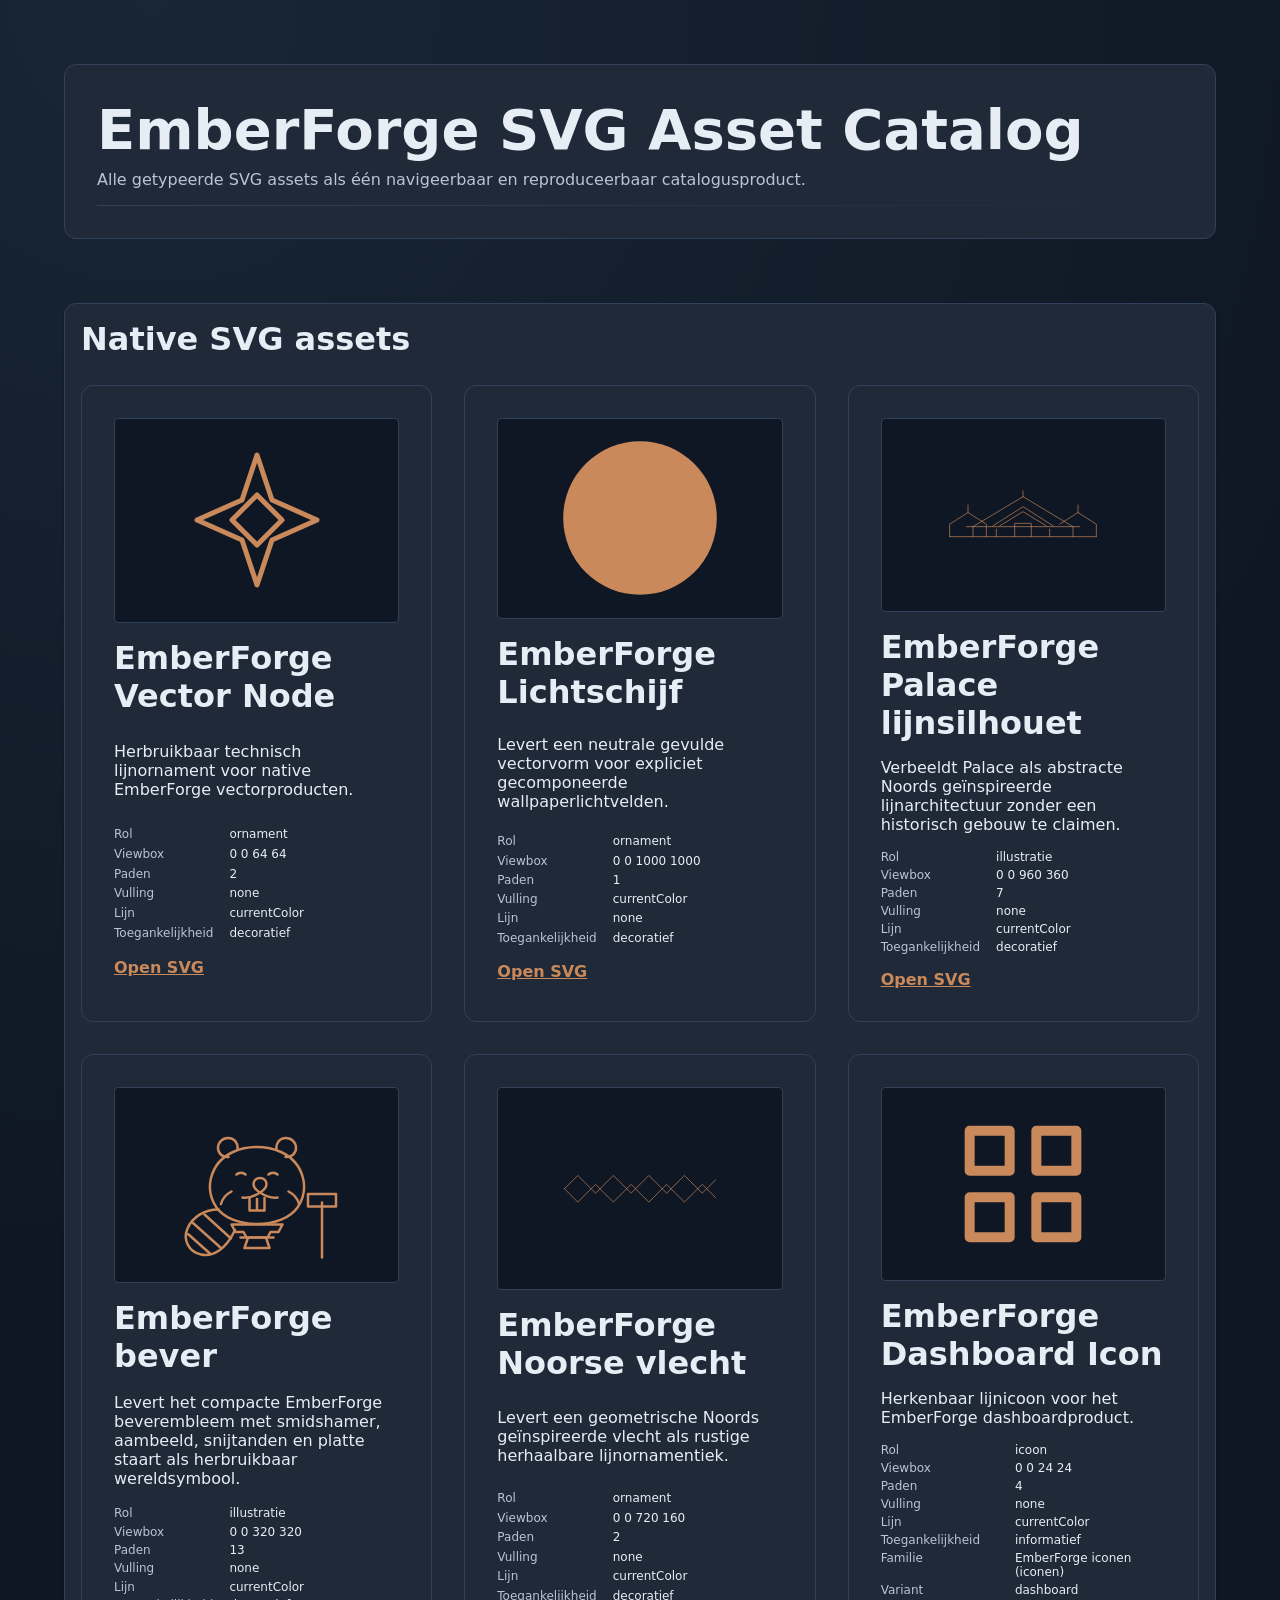
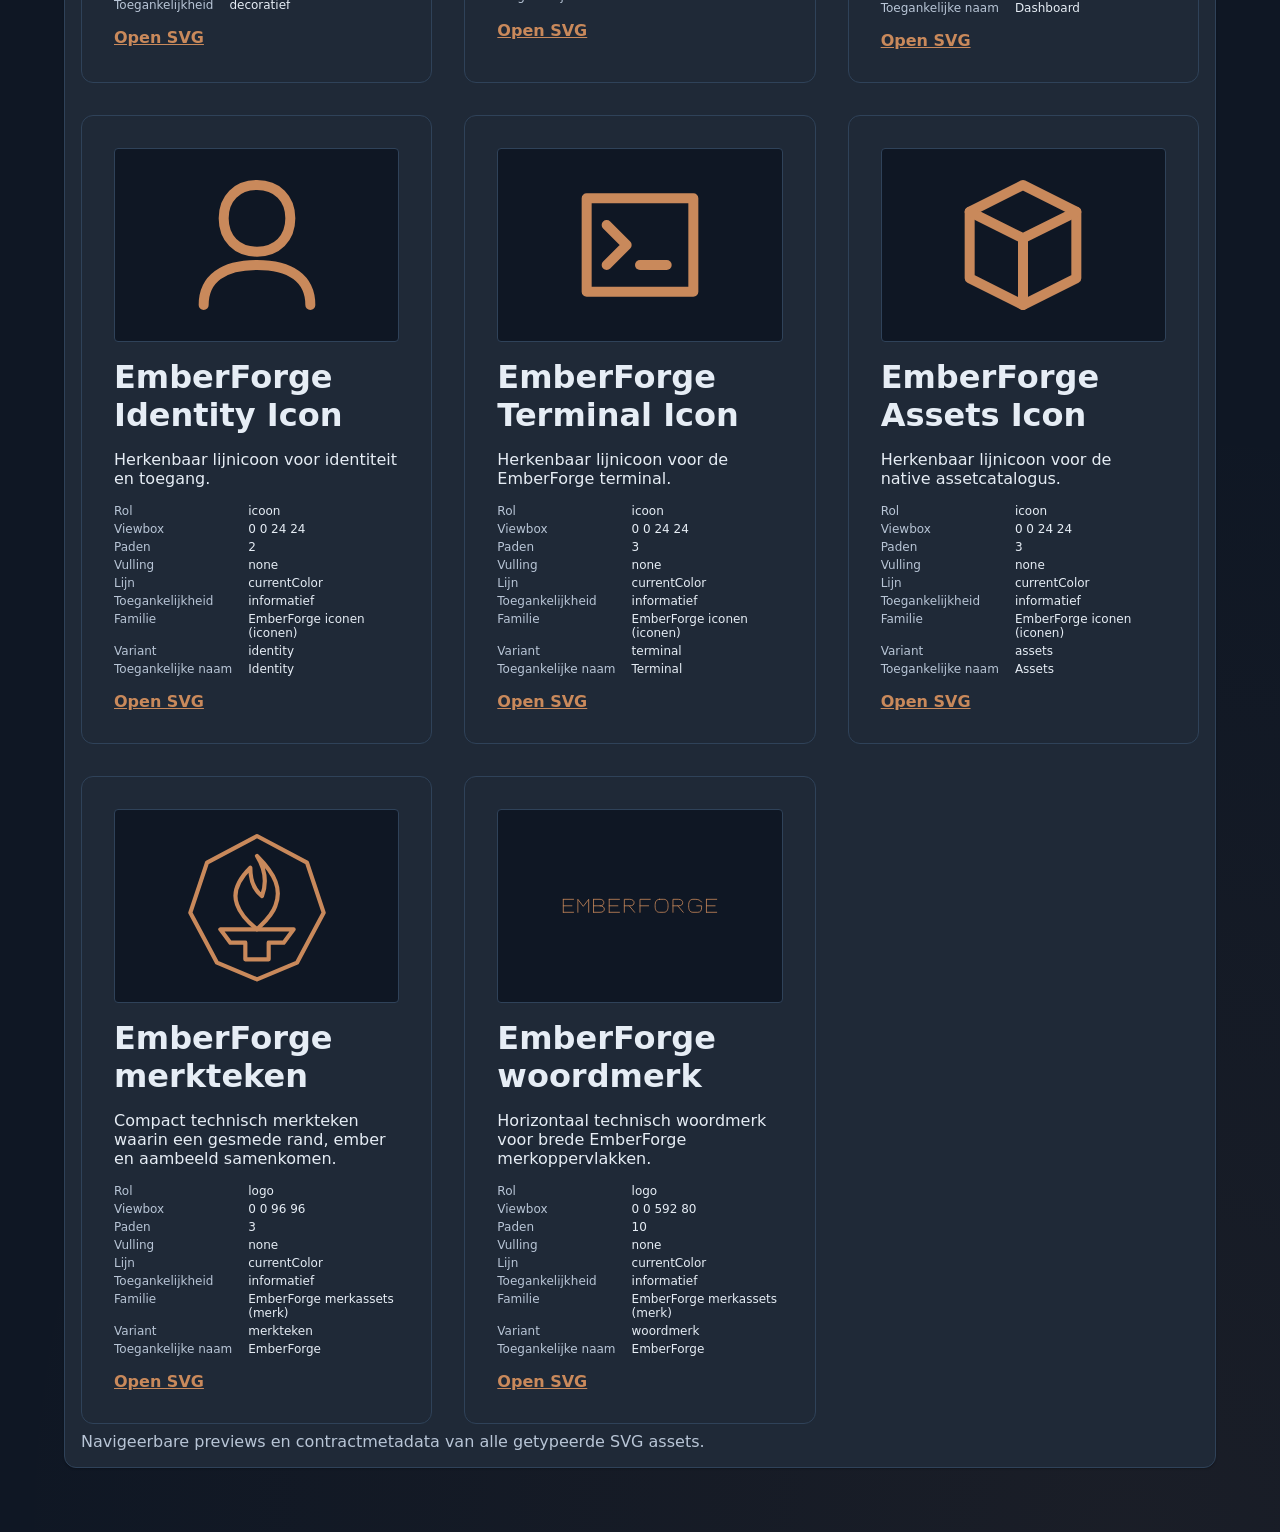
==== output/products/assets.html @ 0d1daea2 "Remove self-referential kicker text from end products (M11.9c) Erik Post spotted self-referential te" ====
<!doctype html>
<html lang="nl">
<head>
  <meta charset="utf-8">
  <title>EmberForge SVG Asset Catalog</title>
  <link rel="stylesheet" href="tokens.css">
  <link rel="stylesheet" href="components.css">
  <style>
    :root {
      --bp-color-bone-300: #B8C5D6;
      --bp-color-bone-50: #E6EDF5;
      --bp-color-ember-300: #E2A982;
      --bp-color-ember-500: #C9895B;
      --bp-color-ink-500: #3E5573;
      --bp-color-ink-600: #2F4259;
      --bp-color-ink-700: #243447;
      --bp-color-ink-800: #1F2937;
      --bp-color-ink-900: #0F1724;
      --bp-color-ink-950: #0A111C;
      --bp-color-sky-300: #A5DEFB;
      --bp-color-sky-400: #7DD3FC;
      --bp-color-sky-500: #38BDF8;
      --bp-color-sky-soft: #7DD3FC0F;
      --bp-color-status-error: #F87171;
      --bp-color-status-error-foreground: #FCA5A5;
      --bp-color-status-error-surface: #F871711A;
      --bp-color-status-info-surface: #7DD3FC1A;
      --bp-color-status-success: #4ADE80;
      --bp-color-status-success-foreground: #86EFAC;
      --bp-color-status-success-surface: #4ADE801F;
      --bp-color-status-warning: #E0B341;
      --bp-color-status-warning-foreground: #F3D783;
      --bp-color-status-warning-surface: #E0B3411A;
      --bp-color-transparent-clear: #00000000;
      --bp-theme-primary: var(--bp-color-sky-400);
      --bp-theme-background: var(--bp-color-ink-900);
      --bp-theme-surface: var(--bp-color-ink-800);
      --bp-theme-foreground: var(--bp-color-bone-50);
      --bp-theme-accent: var(--bp-color-ember-500);
      --bp-theme-success: var(--bp-color-status-success);
      --bp-theme-warning: var(--bp-color-status-warning);
      --bp-theme-error: var(--bp-color-status-error);
      --bp-font-heading: "Orbitron", "Iceland", "Bank Gothic", system-ui, sans-serif;
      --bp-font-body: "Inter", "IBM Plex Sans", system-ui, -apple-system, sans-serif;
      --bp-font-mono: "JetBrains Mono", "Fira Code", "SF Mono", "Menlo", monospace;
      --bp-type-display: 80px;
      --bp-type-display-font: var(--bp-font-heading);
      --bp-type-display-weight: 500;
      --bp-type-display-line-height: 1;
      --bp-type-display-letter-spacing: 0.08em;
      --bp-type-title: 56px;
      --bp-type-title-font: var(--bp-font-heading);
      --bp-type-title-weight: 600;
      --bp-type-title-line-height: 1.15;
      --bp-type-title-letter-spacing: -0.01em;
      --bp-type-heading: 32px;
      --bp-type-heading-font: var(--bp-font-heading);
      --bp-type-heading-weight: 700;
      --bp-type-heading-line-height: 1.3;
      --bp-type-heading-letter-spacing: normal;
      --bp-type-body: 16px;
      --bp-type-body-font: var(--bp-font-body);
      --bp-type-body-weight: 400;
      --bp-type-body-line-height: 1.55;
      --bp-type-body-letter-spacing: normal;
      --bp-type-label: 12px;
      --bp-type-label-font: var(--bp-font-body);
      --bp-type-label-weight: 500;
      --bp-type-label-line-height: normal;
      --bp-type-label-letter-spacing: 0.18em;
      --bp-type-caption: 12px;
      --bp-type-caption-font: var(--bp-font-body);
      --bp-type-caption-weight: 400;
      --bp-type-caption-line-height: normal;
      --bp-type-caption-letter-spacing: normal;
      --bp-material-canvas: var(--bp-color-ink-900);
      --bp-material-surface: var(--bp-color-ink-800);
      --bp-material-raised: var(--bp-color-ink-700);
      --bp-material-field: var(--bp-color-ink-950);
      --bp-material-transparent: var(--bp-color-transparent-clear);
      --bp-material-foreground: var(--bp-color-bone-50);
      --bp-material-muted: var(--bp-color-bone-300);
      --bp-material-accent: var(--bp-color-ember-500);
      --bp-material-accent-hover: var(--bp-color-ember-300);
      --bp-material-outline: var(--bp-color-ink-600);
      --bp-material-interaction: var(--bp-color-sky-400);
      --bp-material-interaction-hover: var(--bp-color-sky-300);
      --bp-material-interaction-soft: var(--bp-color-sky-soft);
      --bp-material-interaction-pressed: var(--bp-color-sky-500);
      --bp-material-disabled: var(--bp-color-ink-500);
      --bp-material-success: var(--bp-color-status-success);
      --bp-material-success-surface: var(--bp-color-status-success-surface);
      --bp-material-success-foreground: var(--bp-color-status-success-foreground);
      --bp-material-warning: var(--bp-color-status-warning);
      --bp-material-warning-surface: var(--bp-color-status-warning-surface);
      --bp-material-warning-foreground: var(--bp-color-status-warning-foreground);
      --bp-material-error: var(--bp-color-status-error);
      --bp-material-error-surface: var(--bp-color-status-error-surface);
      --bp-material-error-foreground: var(--bp-color-status-error-foreground);
      --bp-material-info: var(--bp-color-sky-400);
      --bp-material-info-surface: var(--bp-color-status-info-surface);
      --bp-material-info-foreground: var(--bp-color-sky-300);
      --bp-border-hairline: 1px;
      --bp-border-regular: 1px;
      --bp-border-strong: 1px;
      --bp-border-style: solid;
      --bp-radius-small: 4px;
      --bp-radius-medium: 12px;
      --bp-radius-large: 16px;
      --bp-radius-pill: 999px;
      --bp-radius-control: 8px;
      --bp-shadow-low: 0 1px 2px rgba(0,0,0,0.25);
      --bp-shadow-medium: 0 6px 18px rgba(0,0,0,0.35);
      --bp-shadow-high: 0 18px 44px rgba(0,0,0,0.45);
      --bp-shadow-none: none;
      --bp-shadow-glow: 0 0 0 1px rgba(125,211,252,0.18), 0 6px 24px rgba(125,211,252,0.10);
      --bp-shadow-focus: 0 0 0 3px rgba(125,211,252,0.15);
      --bp-shadow-glow-accent: 0 0 0 1px rgba(201,137,91,0.30), 0 6px 22px rgba(201,137,91,0.18);
      --bp-motion-fast: 120ms;
      --bp-motion-normal: 220ms;
      --bp-motion-slow: 420ms;
      --bp-motion-easing: cubic-bezier(0.2, 0.7, 0.2, 1);
      --bp-motion-rest-offset: 0px;
      --bp-motion-hover-offset: -1px;
      --bp-spacing-none: 0;
      --bp-spacing-xs: 4px;
      --bp-spacing-small: 8px;
      --bp-spacing-medium: 16px;
      --bp-spacing-large: 32px;
      --bp-spacing-xl: 64px;
      --bp-art-canvas: #0F1724;
      --bp-art-interaction: #7DD3FC;
      --bp-art-warm-accent: #C9895B;
    }
    body {
      margin: 0;
      min-height: 100vh;
      padding: var(--bp-spacing-xl);
      box-sizing: border-box;
      background: var(--bp-theme-background);
      color: var(--bp-theme-foreground);
      font-family: var(--bp-font-body);
    }
    h1, h2, h3, h4, h5, h6 { font-family: var(--bp-font-heading); }
    code, pre, kbd, samp { font-family: var(--bp-font-mono); }
    .bp-product-header {
      max-width: 72rem;
      margin-bottom: var(--bp-spacing-xl);
      padding: var(--bp-spacing-large);
      box-sizing: border-box;
      background: var(--bp-material-surface);
      border-left: var(--bp-border-strong) var(--bp-border-style) var(--bp-material-accent);
      border-radius: var(--bp-radius-medium);
    }
    .bp-product-header h1 {
      margin: 0;
      font-size: var(--bp-type-title);
    }
    .bp-product-purpose {
      margin: var(--bp-spacing-small) 0 0;
      color: var(--bp-material-muted);
      font-size: var(--bp-type-body);
    }
    .bp-layout { gap: var(--bp-spacing-medium); }
    .bp-region { padding: var(--bp-spacing-large); }
    .bp-region h2 { margin-top: 0; }
    @media (max-width: 960px) {
      body { padding: var(--bp-spacing-large); }
    }
    body {
      background:
        radial-gradient(circle at 12% 0%, color-mix(in srgb, var(--bp-art-interaction) 8%, transparent), transparent 38%),
        radial-gradient(circle at 88% 100%, color-mix(in srgb, var(--bp-art-warm-accent) 6%, transparent), transparent 34%),
        var(--bp-art-canvas);
    }
    .bp-product-header {
      border: var(--bp-border-hairline) var(--bp-border-style) var(--bp-material-outline);
      border-left-color: var(--bp-material-outline);
    }
    .bp-product-header::after {
      content: "";
      display: block;
      height: var(--bp-border-hairline);
      margin-top: var(--bp-spacing-medium);
      background: linear-gradient(90deg, var(--bp-material-outline), transparent);
    }
    @media (prefers-reduced-motion: reduce) {
      .bp-region { transition: none; }
    }
    .bp-canvas { background: var(--bp-material-canvas); }
    .bp-region {
      background: var(--bp-material-raised);
      color: var(--bp-material-foreground);
      border: var(--bp-border-hairline) var(--bp-border-style) var(--bp-material-outline);
      border-radius: var(--bp-radius-medium);
      box-shadow: var(--bp-shadow-low);
      transition: box-shadow var(--bp-motion-normal) var(--bp-motion-easing);
    }
    .bp-metric {
      margin: var(--bp-spacing-small) 0;
      color: var(--bp-material-accent);
      font-family: var(--bp-font-heading);
      font-size: calc(var(--bp-type-heading) * 2);
      font-weight: 700;
      line-height: 1;
    }
    .bp-description {
      margin: var(--bp-spacing-small) 0 0;
      color: var(--bp-material-muted);
      font-size: var(--bp-type-body);
    }
    .bp-metric-details {
      display: grid;
      gap: var(--bp-spacing-xs);
      margin: var(--bp-spacing-small) 0;
      padding: 0;
      list-style: none;
      color: var(--bp-material-muted);
      font-size: var(--bp-type-caption);
    }
    .bp-metric-details li {
      display: flex;
      justify-content: space-between;
      gap: var(--bp-spacing-small);
      border-bottom: var(--bp-border-hairline) var(--bp-border-style) var(--bp-material-outline);
    }
    .bp-metric-detail-value {
      color: var(--bp-material-foreground);
      font-weight: 700;
    }
    .bp-status-summary {
      display: grid;
      grid-template-columns: minmax(12rem, 18rem) 1fr;
      gap: var(--bp-spacing-large);
      margin-bottom: var(--bp-spacing-large);
    }
    .bp-status-overall {
      padding: var(--bp-spacing-large);
      background: var(--bp-material-raised);
      border: var(--bp-border-hairline) var(--bp-border-style) var(--bp-material-outline);
      border-radius: var(--bp-radius-medium);
    }
    .bp-status-overall strong {
      color: var(--bp-material-accent);
      font-family: var(--bp-font-heading);
      font-size: var(--bp-type-display);
    }
    .bp-status-milestones, .bp-status-areas {
      display: grid;
      gap: var(--bp-spacing-medium);
    }
    .bp-status-milestones { grid-template-columns: repeat(3, minmax(0, 1fr)); }
    .bp-status-areas { grid-template-columns: repeat(2, minmax(0, 1fr)); }
    .bp-status-card {
      padding: var(--bp-spacing-large);
      background: var(--bp-material-raised);
      border: var(--bp-border-hairline) var(--bp-border-style) var(--bp-material-outline);
      border-radius: var(--bp-radius-medium);
    }
    .bp-status-card h2, .bp-status-card h3 { margin-top: 0; }
    .bp-status-progress {
      width: 100%;
      accent-color: var(--bp-material-accent);
    }
    .bp-status-label { color: var(--bp-material-muted); }
    @media (max-width: 960px) {
      .bp-status-summary, .bp-status-milestones, .bp-status-areas { grid-template-columns: 1fr; }
    }
    .bp-asset-catalog {
      display: grid;
      grid-template-columns: repeat(auto-fit, minmax(16rem, 1fr));
      gap: var(--bp-spacing-large);
    }
    .bp-asset-card {
      display: grid;
      gap: var(--bp-spacing-medium);
      padding: var(--bp-spacing-large);
      background: var(--bp-material-surface);
      border: var(--bp-border-hairline) var(--bp-border-style) var(--bp-material-outline);
      border-radius: var(--bp-radius-medium);
    }
    .bp-asset-preview {
      display: grid;
      min-height: 12rem;
      place-items: center;
      color: var(--bp-material-accent);
      background: var(--bp-material-canvas);
      border: var(--bp-border-hairline) var(--bp-border-style) var(--bp-material-outline);
      border-radius: var(--bp-radius-small);
    }
    .bp-asset-preview svg {
      width: min(100%, 10rem);
      height: auto;
      overflow: visible;
    }
    .bp-asset-card h3, .bp-asset-card p { margin: 0; }
    .bp-asset-contract {
      display: grid;
      grid-template-columns: max-content 1fr;
      gap: var(--bp-spacing-xs) var(--bp-spacing-medium);
      margin: 0;
      font-size: var(--bp-type-caption);
    }
    .bp-asset-contract dt { color: var(--bp-material-muted); }
    .bp-asset-contract dd {
      margin: 0;
      overflow-wrap: anywhere;
    }
    .bp-asset-link {
      color: var(--bp-theme-accent);
      font-weight: 700;
    }
    .bp-layout { box-sizing: border-box; }
    .bp-region { box-sizing: border-box; }
  </style>
</head>
<body data-world="beckeringh-palace" data-theme="forge" data-art-direction="emberforge-art-direction" data-art-glow="controlled" data-art-ornament="technical-linework" data-art-density="spacious" data-art-imagery="isometric-line-art" data-art-warm-accent-limit="2" data-typography="forge-interface" data-font-delivery="local-only" data-product-mode="static" data-product-content="asset-catalog" data-time-context="none" data-snapshot-id="5f4ff7b57960ef306668746ffa9644eb73ee29ae5901485d051696a3c48705a8" data-snapshot-ref="sha256:5f4ff7b57960ef306668746ffa9644eb73ee29ae5901485d051696a3c48705a8">
  <header class="bp-product-header">
    <h1>EmberForge SVG Asset Catalog</h1>
    <p class="bp-product-purpose">Alle getypeerde SVG assets als één navigeerbaar en reproduceerbaar catalogusproduct.</p>
  </header>
  <main class="bp-layout bp-layout-emberforge-svg-asset-catalog-stack" data-layout-type="stack" data-responsive-breakpoint="" data-compact-columns="" style="display:flex;flex-direction:column">
    <section class="bp-region bp-forge-panel bp-variant-forge-panel-compact" data-region="emberforge-svg-asset-catalog-region" data-instance="emberforge-svg-asset-catalog-content" data-component="forge-panel" data-variant="forge-panel-compact" data-appearance="forge-panel-card-rest-appearance" data-component-states="rest hover focus pressed disabled" data-state-rest-appearance="forge-panel-card-rest-appearance" data-state-hover-appearance="forge-panel-card-hover-appearance" data-state-focus-appearance="forge-panel-card-focus-appearance" data-state-pressed-appearance="forge-panel-card-pressed-appearance" data-state-disabled-appearance="forge-panel-card-disabled-appearance" data-accessibility-contract="forge-panel-accessibility" data-accessibility-role="groep" data-accessibility-name-source="titel" data-accessibility-disabled="niet-van-toepassing" data-accessibility-focus="geen" data-accessibility-keyboard="geen" aria-labelledby="bp-instance-emberforge-svg-asset-catalog-content-title">
      <h2 id="bp-instance-emberforge-svg-asset-catalog-content-title">Native SVG assets</h2>
      <div class="bp-asset-catalog" data-asset-count="11">
        <article class="bp-asset-card" data-asset="emberforge-vector-node" data-asset-role="ornament" data-asset-accessibility="decoratief" aria-labelledby="bp-asset-emberforge-vector-node-title">
          <div class="bp-asset-preview">
            <svg xmlns="http://www.w3.org/2000/svg" viewBox="0 0 64 64" fill="none" stroke="currentColor" stroke-width="2" stroke-linecap="round" stroke-linejoin="round" focusable="false" data-bp-asset="emberforge-vector-node" data-bp-role="ornament" data-bp-snapshot="sha256:5f4ff7b57960ef306668746ffa9644eb73ee29ae5901485d051696a3c48705a8" class="bp-asset-preview-graphic" data-bp-preview="true" aria-hidden="true">
              <path d="M32 6 L38 24 L56 32 L38 40 L32 58 L26 40 L8 32 L26 24 Z"/>
              <path d="M32 22 L42 32 L32 42 L22 32 Z"/>
            </svg>
          </div>
          <h3 id="bp-asset-emberforge-vector-node-title">EmberForge Vector Node</h3>
          <p>Herbruikbaar technisch lijnornament voor native EmberForge vectorproducten.</p>
          <dl class="bp-asset-contract">
            <dt>Rol</dt>
            <dd>ornament</dd>
            <dt>Viewbox</dt>
            <dd>0 0 64 64</dd>
            <dt>Paden</dt>
            <dd>2</dd>
            <dt>Vulling</dt>
            <dd>none</dd>
            <dt>Lijn</dt>
            <dd>currentColor</dd>
            <dt>Toegankelijkheid</dt>
            <dd>decoratief</dd>
          </dl>
          <a class="bp-asset-link" href="emberforge-vector-node.svg" data-asset-product="emberforge-vector-node-svg">Open SVG</a>
        </article>
        <article class="bp-asset-card" data-asset="emberforge-light-disc" data-asset-role="ornament" data-asset-accessibility="decoratief" aria-labelledby="bp-asset-emberforge-light-disc-title">
          <div class="bp-asset-preview">
            <svg xmlns="http://www.w3.org/2000/svg" viewBox="0 0 1000 1000" fill="currentColor" stroke="none" focusable="false" data-bp-asset="emberforge-light-disc" data-bp-role="ornament" data-bp-snapshot="sha256:5f4ff7b57960ef306668746ffa9644eb73ee29ae5901485d051696a3c48705a8" class="bp-asset-preview-graphic" data-bp-preview="true" aria-hidden="true">
              <path d="M500 20 A480 480 0 1 0 500 980 A480 480 0 1 0 500 20 Z"/>
            </svg>
          </div>
          <h3 id="bp-asset-emberforge-light-disc-title">EmberForge Lichtschijf</h3>
          <p>Levert een neutrale gevulde vectorvorm voor expliciet gecomponeerde wallpaperlichtvelden.</p>
          <dl class="bp-asset-contract">
            <dt>Rol</dt>
            <dd>ornament</dd>
            <dt>Viewbox</dt>
            <dd>0 0 1000 1000</dd>
            <dt>Paden</dt>
            <dd>1</dd>
            <dt>Vulling</dt>
            <dd>currentColor</dd>
            <dt>Lijn</dt>
            <dd>none</dd>
            <dt>Toegankelijkheid</dt>
            <dd>decoratief</dd>
          </dl>
          <a class="bp-asset-link" href="emberforge-light-disc.svg" data-asset-product="emberforge-light-disc-svg">Open SVG</a>
        </article>
        <article class="bp-asset-card" data-asset="emberforge-palace" data-asset-role="illustratie" data-asset-accessibility="decoratief" aria-labelledby="bp-asset-emberforge-palace-title">
          <div class="bp-asset-preview">
            <svg xmlns="http://www.w3.org/2000/svg" viewBox="0 0 960 360" fill="none" stroke="currentColor" stroke-width="4" stroke-linecap="round" stroke-linejoin="round" focusable="false" data-bp-asset="emberforge-palace" data-bp-role="illustratie" data-bp-snapshot="sha256:5f4ff7b57960ef306668746ffa9644eb73ee29ae5901485d051696a3c48705a8" class="bp-asset-preview-graphic" data-bp-preview="true" aria-hidden="true">
              <path d="M40 310 H920"/>
              <path d="M180 250 L480 70 L780 250 M140 250 H820 M180 250 V310 M780 250 V310"/>
              <path d="M40 310 V235 L150 165 L260 235 V310 M700 235 L810 165 L920 235 V310"/>
              <path d="M300 245 L480 130 L660 245 M340 245 L480 160 L620 245"/>
              <path d="M430 310 V230 H530 V310"/>
              <path d="M150 165 V120 M480 70 V35 M810 165 V120"/>
              <path d="M320 310 V265 M640 310 V265"/>
            </svg>
          </div>
          <h3 id="bp-asset-emberforge-palace-title">EmberForge Palace lijnsilhouet</h3>
          <p>Verbeeldt Palace als abstracte Noords geïnspireerde lijnarchitectuur zonder een historisch gebouw te claimen.</p>
          <dl class="bp-asset-contract">
            <dt>Rol</dt>
            <dd>illustratie</dd>
            <dt>Viewbox</dt>
            <dd>0 0 960 360</dd>
            <dt>Paden</dt>
            <dd>7</dd>
            <dt>Vulling</dt>
            <dd>none</dd>
            <dt>Lijn</dt>
            <dd>currentColor</dd>
            <dt>Toegankelijkheid</dt>
            <dd>decoratief</dd>
          </dl>
          <a class="bp-asset-link" href="emberforge-palace.svg" data-asset-product="emberforge-palace-svg">Open SVG</a>
        </article>
        <article class="bp-asset-card" data-asset="emberforge-beaver" data-asset-role="illustratie" data-asset-accessibility="decoratief" aria-labelledby="bp-asset-emberforge-beaver-title">
          <div class="bp-asset-preview">
            <svg xmlns="http://www.w3.org/2000/svg" viewBox="0 0 320 320" fill="none" stroke="currentColor" stroke-width="5" stroke-linecap="round" stroke-linejoin="round" focusable="false" data-bp-asset="emberforge-beaver" data-bp-role="illustratie" data-bp-snapshot="sha256:5f4ff7b57960ef306668746ffa9644eb73ee29ae5901485d051696a3c48705a8" class="bp-asset-preview-graphic" data-bp-preview="true" aria-hidden="true">
              <path d="M79 205 C67 187 63 166 68 146 C74 123 90 104 112 94 C127 87 144 84 160 84 C176 84 193 87 208 94 C230 104 246 123 252 146 C257 166 253 187 241 205 C226 226 196 238 160 238 C124 238 94 226 79 205 Z"/>
              <path d="M103 104 C91 105 82 97 82 86 C82 75 91 66 102 66 C115 66 123 77 121 90 M217 104 C229 105 238 97 238 86 C238 75 229 66 218 66 C205 66 197 77 199 90"/>
              <path d="M119 139 C124 134 132 134 137 139 M183 139 C188 134 196 134 201 139"/>
              <path d="M153 158 C153 151 159 146 166 146 C173 146 179 151 179 158 C179 166 171 172 166 175 C161 172 153 166 153 158 Z"/>
              <path d="M166 175 C154 183 143 187 131 185 M166 175 C178 183 189 187 201 185"/>
              <path d="M145 186 V211 H160 V188 M160 188 V211 H175 V186 M145 211 H175"/>
              <path d="M109 173 C99 178 91 187 88 198 M223 173 C233 178 241 187 244 198"/>
              <path d="M83 209 C55 209 31 224 21 247 C11 270 24 294 48 299 C72 304 98 289 116 250"/>
              <path d="M32 236 L88 286 M22 258 L67 298 M55 219 L108 267"/>
              <path d="M109 239 H211 L203 254 H187 L181 265 H139 L133 254 H117 Z"/>
              <path d="M127 265 H193 M142 265 L135 286 H185 L178 265"/>
              <path d="M290 305 V195"/>
              <path d="M262 178 H318 V203 H262 Z"/>
            </svg>
          </div>
          <h3 id="bp-asset-emberforge-beaver-title">EmberForge bever</h3>
          <p>Levert het compacte EmberForge beverembleem met smidshamer, aambeeld, snijtanden en platte staart als herbruikbaar wereldsymbool.</p>
          <dl class="bp-asset-contract">
            <dt>Rol</dt>
            <dd>illustratie</dd>
            <dt>Viewbox</dt>
            <dd>0 0 320 320</dd>
            <dt>Paden</dt>
            <dd>13</dd>
            <dt>Vulling</dt>
            <dd>none</dd>
            <dt>Lijn</dt>
            <dd>currentColor</dd>
            <dt>Toegankelijkheid</dt>
            <dd>decoratief</dd>
          </dl>
          <a class="bp-asset-link" href="emberforge-beaver.svg" data-asset-product="emberforge-beaver-svg">Open SVG</a>
        </article>
        <article class="bp-asset-card" data-asset="emberforge-nordic-weave" data-asset-role="ornament" data-asset-accessibility="decoratief" aria-labelledby="bp-asset-emberforge-nordic-weave-title">
          <div class="bp-asset-preview">
            <svg xmlns="http://www.w3.org/2000/svg" viewBox="0 0 720 160" fill="none" stroke="currentColor" stroke-width="3" stroke-linecap="round" stroke-linejoin="round" focusable="false" data-bp-asset="emberforge-nordic-weave" data-bp-role="ornament" data-bp-snapshot="sha256:5f4ff7b57960ef306668746ffa9644eb73ee29ae5901485d051696a3c48705a8" class="bp-asset-preview-graphic" data-bp-preview="true" aria-hidden="true">
              <path d="M20 80 L80 20 L160 100 L240 20 L320 100 L400 20 L480 100 L560 20 L640 100 L700 40"/>
              <path d="M20 80 L80 140 L160 60 L240 140 L320 60 L400 140 L480 60 L560 140 L640 60 L700 120"/>
            </svg>
          </div>
          <h3 id="bp-asset-emberforge-nordic-weave-title">EmberForge Noorse vlecht</h3>
          <p>Levert een geometrische Noords geïnspireerde vlecht als rustige herhaalbare lijnornamentiek.</p>
          <dl class="bp-asset-contract">
            <dt>Rol</dt>
            <dd>ornament</dd>
            <dt>Viewbox</dt>
            <dd>0 0 720 160</dd>
            <dt>Paden</dt>
            <dd>2</dd>
            <dt>Vulling</dt>
            <dd>none</dd>
            <dt>Lijn</dt>
            <dd>currentColor</dd>
            <dt>Toegankelijkheid</dt>
            <dd>decoratief</dd>
          </dl>
          <a class="bp-asset-link" href="emberforge-nordic-weave.svg" data-asset-product="emberforge-nordic-weave-svg">Open SVG</a>
        </article>
        <article class="bp-asset-card" data-asset="emberforge-icon-dashboard" data-asset-role="icoon" data-asset-family="emberforge-iconen" data-asset-variant="dashboard" data-asset-accessibility="informatief" aria-labelledby="bp-asset-emberforge-icon-dashboard-title">
          <div class="bp-asset-preview">
            <svg xmlns="http://www.w3.org/2000/svg" viewBox="0 0 24 24" fill="none" stroke="currentColor" stroke-width="1.5" stroke-linecap="round" stroke-linejoin="round" focusable="false" data-bp-asset="emberforge-icon-dashboard" data-bp-role="icoon" data-bp-family="emberforge-iconen" data-bp-variant="dashboard" data-bp-snapshot="sha256:5f4ff7b57960ef306668746ffa9644eb73ee29ae5901485d051696a3c48705a8" class="bp-asset-preview-graphic" data-bp-preview="true" aria-hidden="true">
              <path d="M4 4 L10 4 L10 10 L4 10 Z"/>
              <path d="M14 4 L20 4 L20 10 L14 10 Z"/>
              <path d="M4 14 L10 14 L10 20 L4 20 Z"/>
              <path d="M14 14 L20 14 L20 20 L14 20 Z"/>
            </svg>
          </div>
          <h3 id="bp-asset-emberforge-icon-dashboard-title">EmberForge Dashboard Icon</h3>
          <p>Herkenbaar lijnicoon voor het EmberForge dashboardproduct.</p>
          <dl class="bp-asset-contract">
            <dt>Rol</dt>
            <dd>icoon</dd>
            <dt>Viewbox</dt>
            <dd>0 0 24 24</dd>
            <dt>Paden</dt>
            <dd>4</dd>
            <dt>Vulling</dt>
            <dd>none</dd>
            <dt>Lijn</dt>
            <dd>currentColor</dd>
            <dt>Toegankelijkheid</dt>
            <dd>informatief</dd>
            <dt>Familie</dt>
            <dd>EmberForge iconen (iconen)</dd>
            <dt>Variant</dt>
            <dd>dashboard</dd>
            <dt>Toegankelijke naam</dt>
            <dd>Dashboard</dd>
          </dl>
          <a class="bp-asset-link" href="emberforge-icon-dashboard.svg" data-asset-product="emberforge-icon-dashboard-svg">Open SVG</a>
        </article>
        <article class="bp-asset-card" data-asset="emberforge-icon-identity" data-asset-role="icoon" data-asset-family="emberforge-iconen" data-asset-variant="identity" data-asset-accessibility="informatief" aria-labelledby="bp-asset-emberforge-icon-identity-title">
          <div class="bp-asset-preview">
            <svg xmlns="http://www.w3.org/2000/svg" viewBox="0 0 24 24" fill="none" stroke="currentColor" stroke-width="1.5" stroke-linecap="round" stroke-linejoin="round" focusable="false" data-bp-asset="emberforge-icon-identity" data-bp-role="icoon" data-bp-family="emberforge-iconen" data-bp-variant="identity" data-bp-snapshot="sha256:5f4ff7b57960ef306668746ffa9644eb73ee29ae5901485d051696a3c48705a8" class="bp-asset-preview-graphic" data-bp-preview="true" aria-hidden="true">
              <path d="M12 3 C15 3 17 5 17 8 C17 11 15 13 12 13 C9 13 7 11 7 8 C7 5 9 3 12 3 Z"/>
              <path d="M4 21 C4 17 7 15 12 15 C17 15 20 17 20 21"/>
            </svg>
          </div>
          <h3 id="bp-asset-emberforge-icon-identity-title">EmberForge Identity Icon</h3>
          <p>Herkenbaar lijnicoon voor identiteit en toegang.</p>
          <dl class="bp-asset-contract">
            <dt>Rol</dt>
            <dd>icoon</dd>
            <dt>Viewbox</dt>
            <dd>0 0 24 24</dd>
            <dt>Paden</dt>
            <dd>2</dd>
            <dt>Vulling</dt>
            <dd>none</dd>
            <dt>Lijn</dt>
            <dd>currentColor</dd>
            <dt>Toegankelijkheid</dt>
            <dd>informatief</dd>
            <dt>Familie</dt>
            <dd>EmberForge iconen (iconen)</dd>
            <dt>Variant</dt>
            <dd>identity</dd>
            <dt>Toegankelijke naam</dt>
            <dd>Identity</dd>
          </dl>
          <a class="bp-asset-link" href="emberforge-icon-identity.svg" data-asset-product="emberforge-icon-identity-svg">Open SVG</a>
        </article>
        <article class="bp-asset-card" data-asset="emberforge-icon-terminal" data-asset-role="icoon" data-asset-family="emberforge-iconen" data-asset-variant="terminal" data-asset-accessibility="informatief" aria-labelledby="bp-asset-emberforge-icon-terminal-title">
          <div class="bp-asset-preview">
            <svg xmlns="http://www.w3.org/2000/svg" viewBox="0 0 24 24" fill="none" stroke="currentColor" stroke-width="1.5" stroke-linecap="round" stroke-linejoin="round" focusable="false" data-bp-asset="emberforge-icon-terminal" data-bp-role="icoon" data-bp-family="emberforge-iconen" data-bp-variant="terminal" data-bp-snapshot="sha256:5f4ff7b57960ef306668746ffa9644eb73ee29ae5901485d051696a3c48705a8" class="bp-asset-preview-graphic" data-bp-preview="true" aria-hidden="true">
              <path d="M4 5 L20 5 L20 19 L4 19 Z"/>
              <path d="M7 9 L10 12 L7 15"/>
              <path d="M12 15 L16 15"/>
            </svg>
          </div>
          <h3 id="bp-asset-emberforge-icon-terminal-title">EmberForge Terminal Icon</h3>
          <p>Herkenbaar lijnicoon voor de EmberForge terminal.</p>
          <dl class="bp-asset-contract">
            <dt>Rol</dt>
            <dd>icoon</dd>
            <dt>Viewbox</dt>
            <dd>0 0 24 24</dd>
            <dt>Paden</dt>
            <dd>3</dd>
            <dt>Vulling</dt>
            <dd>none</dd>
            <dt>Lijn</dt>
            <dd>currentColor</dd>
            <dt>Toegankelijkheid</dt>
            <dd>informatief</dd>
            <dt>Familie</dt>
            <dd>EmberForge iconen (iconen)</dd>
            <dt>Variant</dt>
            <dd>terminal</dd>
            <dt>Toegankelijke naam</dt>
            <dd>Terminal</dd>
          </dl>
          <a class="bp-asset-link" href="emberforge-icon-terminal.svg" data-asset-product="emberforge-icon-terminal-svg">Open SVG</a>
        </article>
        <article class="bp-asset-card" data-asset="emberforge-icon-assets" data-asset-role="icoon" data-asset-family="emberforge-iconen" data-asset-variant="assets" data-asset-accessibility="informatief" aria-labelledby="bp-asset-emberforge-icon-assets-title">
          <div class="bp-asset-preview">
            <svg xmlns="http://www.w3.org/2000/svg" viewBox="0 0 24 24" fill="none" stroke="currentColor" stroke-width="1.5" stroke-linecap="round" stroke-linejoin="round" focusable="false" data-bp-asset="emberforge-icon-assets" data-bp-role="icoon" data-bp-family="emberforge-iconen" data-bp-variant="assets" data-bp-snapshot="sha256:5f4ff7b57960ef306668746ffa9644eb73ee29ae5901485d051696a3c48705a8" class="bp-asset-preview-graphic" data-bp-preview="true" aria-hidden="true">
              <path d="M12 3 L20 7 L20 17 L12 21 L4 17 L4 7 Z"/>
              <path d="M4 7 L12 11 L20 7"/>
              <path d="M12 11 L12 21"/>
            </svg>
          </div>
          <h3 id="bp-asset-emberforge-icon-assets-title">EmberForge Assets Icon</h3>
          <p>Herkenbaar lijnicoon voor de native assetcatalogus.</p>
          <dl class="bp-asset-contract">
            <dt>Rol</dt>
            <dd>icoon</dd>
            <dt>Viewbox</dt>
            <dd>0 0 24 24</dd>
            <dt>Paden</dt>
            <dd>3</dd>
            <dt>Vulling</dt>
            <dd>none</dd>
            <dt>Lijn</dt>
            <dd>currentColor</dd>
            <dt>Toegankelijkheid</dt>
            <dd>informatief</dd>
            <dt>Familie</dt>
            <dd>EmberForge iconen (iconen)</dd>
            <dt>Variant</dt>
            <dd>assets</dd>
            <dt>Toegankelijke naam</dt>
            <dd>Assets</dd>
          </dl>
          <a class="bp-asset-link" href="emberforge-icon-assets.svg" data-asset-product="emberforge-icon-assets-svg">Open SVG</a>
        </article>
        <article class="bp-asset-card" data-asset="emberforge-merkteken" data-asset-role="logo" data-asset-family="emberforge-merkassets" data-asset-variant="merkteken" data-asset-accessibility="informatief" aria-labelledby="bp-asset-emberforge-merkteken-title">
          <div class="bp-asset-preview">
            <svg xmlns="http://www.w3.org/2000/svg" viewBox="0 0 96 96" fill="none" stroke="currentColor" stroke-width="2.5" stroke-linecap="round" stroke-linejoin="round" focusable="false" data-bp-asset="emberforge-merkteken" data-bp-role="logo" data-bp-family="emberforge-merkassets" data-bp-variant="merkteken" data-bp-snapshot="sha256:5f4ff7b57960ef306668746ffa9644eb73ee29ae5901485d051696a3c48705a8" class="bp-asset-preview-graphic" data-bp-preview="true" aria-hidden="true">
              <path d="M48 6 L78 22 L88 52 L72 82 L48 92 L24 82 L8 52 L18 22 Z"/>
              <path d="M48 18 C59 29 63 38 59 48 C57 54 52 58 48 62 C43 58 38 53 36 47 C33 39 38 31 44 25 C44 34 47 39 51 42 C54 34 53 26 48 18 Z"/>
              <path d="M26 62 H70 L64 70 H55 V80 H41 V70 H32 Z"/>
            </svg>
          </div>
          <h3 id="bp-asset-emberforge-merkteken-title">EmberForge merkteken</h3>
          <p>Compact technisch merkteken waarin een gesmede rand, ember en aambeeld samenkomen.</p>
          <dl class="bp-asset-contract">
            <dt>Rol</dt>
            <dd>logo</dd>
            <dt>Viewbox</dt>
            <dd>0 0 96 96</dd>
            <dt>Paden</dt>
            <dd>3</dd>
            <dt>Vulling</dt>
            <dd>none</dd>
            <dt>Lijn</dt>
            <dd>currentColor</dd>
            <dt>Toegankelijkheid</dt>
            <dd>informatief</dd>
            <dt>Familie</dt>
            <dd>EmberForge merkassets (merk)</dd>
            <dt>Variant</dt>
            <dd>merkteken</dd>
            <dt>Toegankelijke naam</dt>
            <dd>EmberForge</dd>
          </dl>
          <a class="bp-asset-link" href="emberforge-merkteken.svg" data-asset-product="emberforge-merkteken-svg">Open SVG</a>
        </article>
        <article class="bp-asset-card" data-asset="emberforge-woordmerk" data-asset-role="logo" data-asset-family="emberforge-merkassets" data-asset-variant="woordmerk" data-asset-accessibility="informatief" aria-labelledby="bp-asset-emberforge-woordmerk-title">
          <div class="bp-asset-preview">
            <svg xmlns="http://www.w3.org/2000/svg" viewBox="0 0 592 80" fill="none" stroke="currentColor" stroke-width="3" stroke-linecap="round" stroke-linejoin="round" focusable="false" data-bp-asset="emberforge-woordmerk" data-bp-role="logo" data-bp-family="emberforge-merkassets" data-bp-variant="woordmerk" data-bp-snapshot="sha256:5f4ff7b57960ef306668746ffa9644eb73ee29ae5901485d051696a3c48705a8" class="bp-asset-preview-graphic" data-bp-preview="true" aria-hidden="true">
              <path d="M12 16 V64 M12 16 H50 M12 40 H44 M12 64 H50"/>
              <path d="M66 64 V16 L86 42 L106 16 V64"/>
              <path d="M124 16 V64 M124 16 H148 C158 16 162 22 162 28 C162 34 158 40 148 40 H124 M148 40 C158 40 164 46 164 52 C164 59 159 64 148 64 H124"/>
              <path d="M182 16 V64 M182 16 H220 M182 40 H214 M182 64 H220"/>
              <path d="M238 64 V16 H258 C269 16 274 22 274 28 C274 36 269 40 258 40 H238 M256 40 L276 64"/>
              <path d="M296 64 V16 H334 M296 40 H328"/>
              <path d="M368 16 H384 C395 16 400 24 400 40 C400 56 395 64 384 64 H368 C357 64 352 56 352 40 C352 24 357 16 368 16 Z"/>
              <path d="M418 64 V16 H438 C449 16 454 22 454 28 C454 36 449 40 438 40 H418 M436 40 L456 64"/>
              <path d="M524 26 C519 19 512 16 500 16 H492 C481 16 476 24 476 40 C476 56 481 64 492 64 H510 C519 64 524 58 524 48 V40 H506"/>
              <path d="M542 16 V64 M542 16 H580 M542 40 H574 M542 64 H580"/>
            </svg>
          </div>
          <h3 id="bp-asset-emberforge-woordmerk-title">EmberForge woordmerk</h3>
          <p>Horizontaal technisch woordmerk voor brede EmberForge merkoppervlakken.</p>
          <dl class="bp-asset-contract">
            <dt>Rol</dt>
            <dd>logo</dd>
            <dt>Viewbox</dt>
            <dd>0 0 592 80</dd>
            <dt>Paden</dt>
            <dd>10</dd>
            <dt>Vulling</dt>
            <dd>none</dd>
            <dt>Lijn</dt>
            <dd>currentColor</dd>
            <dt>Toegankelijkheid</dt>
            <dd>informatief</dd>
            <dt>Familie</dt>
            <dd>EmberForge merkassets (merk)</dd>
            <dt>Variant</dt>
            <dd>woordmerk</dd>
            <dt>Toegankelijke naam</dt>
            <dd>EmberForge</dd>
          </dl>
          <a class="bp-asset-link" href="emberforge-woordmerk.svg" data-asset-product="emberforge-woordmerk-svg">Open SVG</a>
        </article>
      </div>
      <p class="bp-description">Navigeerbare previews en contractmetadata van alle getypeerde SVG assets.</p>
    </section>
  </main>
</body>
</html>
---- output/products/tokens.css ----
/* Gegenereerd door Beckeringh Palace. Niet handmatig wijzigen. */
:root {
  --bp-color-accent: var(--bp-color-ember);
  --bp-color-background: var(--bp-color-iron);
  --bp-color-ember: #C9895B;
  --bp-color-foreground: var(--bp-color-smoke);
  --bp-color-iron: #0F1724;
  --bp-color-primary: var(--bp-color-sky);
  --bp-color-sky: #7DD3FC;
  --bp-color-smoke: #E6EDF5;
  --bp-radius-medium: 12px;
  --bp-typography-family-forge-interface: Inter, IBM Plex Sans, system-ui, -apple-system, sans-serif;
}
---- output/products/components.css ----
/* Gegenereerd door Beckeringh Palace. Niet handmatig wijzigen. */
.bp-forge-app-tile {
  --bp-component-accent: var(--bp-material-interaction);
  background-color: var(--bp-material-surface);
  color: var(--bp-material-foreground);
  border: var(--bp-border-regular) var(--bp-border-style) var(--bp-material-outline);
  border-radius: var(--bp-radius-medium);
  box-shadow: var(--bp-shadow-low);
  transform: translateY(var(--bp-motion-rest-offset));
  transition-property: background-color, border-color, box-shadow, color, transform;
  transition-duration: var(--bp-motion-normal);
  transition-timing-function: var(--bp-motion-easing);
  padding: var(--bp-spacing-medium);
}

.bp-forge-app-tile h1, .bp-forge-app-tile h2, .bp-forge-app-tile h3, .bp-forge-app-tile h4, .bp-forge-app-tile h5, .bp-forge-app-tile h6 {
  font-family: var(--bp-font-heading);
  font-size: var(--bp-type-heading);
}
.bp-forge-app-tile p {
  font-family: var(--bp-font-body);
  font-size: var(--bp-type-body);
}
.bp-forge-app-tile label {
  font-family: var(--bp-font-body);
  font-size: var(--bp-type-label);
}
.bp-forge-app-tile small, .bp-forge-app-tile figcaption {
  font-family: var(--bp-font-body);
  font-size: var(--bp-type-caption);
}

.bp-forge-app-tile {
  display: grid;
  grid-template-columns: 1fr auto;
  gap: var(--bp-spacing-medium);
  align-items: center;
  width: 100%;
  cursor: pointer;
  font: inherit;
  text-align: left;
}
.bp-forge-app-tile strong {
  font-family: var(--bp-font-body);
  font-size: var(--bp-type-label);
}
.bp-forge-app-tile small {
  color: var(--bp-component-accent);
  font-family: var(--bp-font-mono);
}

.bp-forge-button {
  --bp-component-accent: var(--bp-material-interaction);
  background-color: var(--bp-material-interaction);
  color: var(--bp-material-canvas);
  border: var(--bp-border-regular) var(--bp-border-style) var(--bp-material-interaction);
  border-radius: var(--bp-radius-pill);
  box-shadow: var(--bp-shadow-low);
  transform: translateY(var(--bp-motion-rest-offset));
  transition-property: background-color, border-color, box-shadow, color, transform;
  transition-duration: var(--bp-motion-normal);
  transition-timing-function: var(--bp-motion-easing);
  padding: var(--bp-spacing-small);
}

.bp-forge-button h1, .bp-forge-button h2, .bp-forge-button h3, .bp-forge-button h4, .bp-forge-button h5, .bp-forge-button h6 {
  font-family: var(--bp-font-heading);
  font-size: var(--bp-type-heading);
}
.bp-forge-button p {
  font-family: var(--bp-font-body);
  font-size: var(--bp-type-body);
}
.bp-forge-button label {
  font-family: var(--bp-font-body);
  font-size: var(--bp-type-label);
}
.bp-forge-button small, .bp-forge-button figcaption {
  font-family: var(--bp-font-body);
  font-size: var(--bp-type-caption);
}

.bp-forge-button {
  display: inline-flex;
  align-items: center;
  justify-content: center;
  gap: var(--bp-spacing-small);
  cursor: pointer;
  font-family: var(--bp-font-body);
  font-size: var(--bp-type-label);
  font-weight: 600;
}

.bp-forge-input {
  --bp-component-accent: var(--bp-material-interaction);
  background-color: var(--bp-material-field);
  color: var(--bp-material-foreground);
  border: var(--bp-border-regular) var(--bp-border-style) var(--bp-material-outline);
  border-radius: var(--bp-radius-control);
  box-shadow: var(--bp-shadow-none);
  transform: translateY(var(--bp-motion-rest-offset));
  transition-property: background-color, border-color, box-shadow, color, transform;
  transition-duration: var(--bp-motion-normal);
  transition-timing-function: var(--bp-motion-easing);
  padding: var(--bp-spacing-small);
}

.bp-forge-input h1, .bp-forge-input h2, .bp-forge-input h3, .bp-forge-input h4, .bp-forge-input h5, .bp-forge-input h6 {
  font-family: var(--bp-font-heading);
  font-size: var(--bp-type-heading);
}
.bp-forge-input p {
  font-family: var(--bp-font-body);
  font-size: var(--bp-type-body);
}
.bp-forge-input label {
  font-family: var(--bp-font-body);
  font-size: var(--bp-type-label);
}
.bp-forge-input small, .bp-forge-input figcaption {
  font-family: var(--bp-font-body);
  font-size: var(--bp-type-caption);
}

.bp-forge-input {
  display: block;
  box-sizing: border-box;
  width: 100%;
  font-family: var(--bp-font-body);
  font-size: var(--bp-type-label);
}

.bp-forge-panel {
  --bp-component-accent: var(--bp-material-accent);
  background-color: var(--bp-material-raised);
  color: var(--bp-material-foreground);
  border: var(--bp-border-regular) var(--bp-border-style) var(--bp-material-outline);
  border-radius: var(--bp-radius-medium);
  box-shadow: var(--bp-shadow-medium);
  transform: translateY(var(--bp-motion-rest-offset));
  transition-property: background-color, border-color, box-shadow, color, transform;
  transition-duration: var(--bp-motion-normal);
  transition-timing-function: var(--bp-motion-easing);
  padding: var(--bp-spacing-small);
}

.bp-forge-panel h1, .bp-forge-panel h2, .bp-forge-panel h3, .bp-forge-panel h4, .bp-forge-panel h5, .bp-forge-panel h6 {
  font-family: var(--bp-font-heading);
  font-size: var(--bp-type-heading);
}
.bp-forge-panel p {
  font-family: var(--bp-font-body);
  font-size: var(--bp-type-body);
}
.bp-forge-panel label {
  font-family: var(--bp-font-body);
  font-size: var(--bp-type-label);
}
.bp-forge-panel small, .bp-forge-panel figcaption {
  font-family: var(--bp-font-body);
  font-size: var(--bp-type-caption);
}

.bp-forge-stat-card {
  --bp-component-accent: var(--bp-material-interaction);
  background-color: var(--bp-material-surface);
  color: var(--bp-material-foreground);
  border: var(--bp-border-regular) var(--bp-border-style) var(--bp-material-outline);
  border-radius: var(--bp-radius-medium);
  box-shadow: var(--bp-shadow-none);
  transform: translateY(var(--bp-motion-rest-offset));
  transition-property: background-color, border-color, box-shadow, color, transform;
  transition-duration: var(--bp-motion-fast);
  transition-timing-function: var(--bp-motion-easing);
  padding: var(--bp-spacing-medium);
}

.bp-forge-stat-card h1, .bp-forge-stat-card h2, .bp-forge-stat-card h3, .bp-forge-stat-card h4, .bp-forge-stat-card h5, .bp-forge-stat-card h6 {
  font-family: var(--bp-font-heading);
  font-size: var(--bp-type-heading);
}
.bp-forge-stat-card p {
  font-family: var(--bp-font-body);
  font-size: var(--bp-type-body);
}
.bp-forge-stat-card label {
  font-family: var(--bp-font-body);
  font-size: var(--bp-type-label);
}
.bp-forge-stat-card small, .bp-forge-stat-card figcaption {
  font-family: var(--bp-font-body);
  font-size: var(--bp-type-caption);
}

.bp-forge-stat-card {
  display: flex;
  flex-direction: column;
  gap: var(--bp-spacing-small);
}
.bp-forge-stat-card > strong {
  color: var(--bp-component-accent);
  font-family: var(--bp-font-heading);
  font-size: var(--bp-type-heading);
}
.bp-forge-stat-card > small {
  font-family: var(--bp-font-mono);
  letter-spacing: 0.18em;
  text-transform: uppercase;
}

.bp-forge-status {
  --bp-component-accent: var(--bp-material-info);
  background-color: var(--bp-material-info-surface);
  color: var(--bp-material-info-foreground);
  border: var(--bp-border-regular) var(--bp-border-style) var(--bp-material-info);
  border-radius: var(--bp-radius-pill);
  box-shadow: var(--bp-shadow-none);
  transform: translateY(var(--bp-motion-rest-offset));
  transition-property: background-color, border-color, box-shadow, color, transform;
  transition-duration: var(--bp-motion-fast);
  transition-timing-function: var(--bp-motion-easing);
  padding: var(--bp-spacing-xs);
}

.bp-forge-status h1, .bp-forge-status h2, .bp-forge-status h3, .bp-forge-status h4, .bp-forge-status h5, .bp-forge-status h6 {
  font-family: var(--bp-font-heading);
  font-size: var(--bp-type-heading);
}
.bp-forge-status p {
  font-family: var(--bp-font-body);
  font-size: var(--bp-type-body);
}
.bp-forge-status label {
  font-family: var(--bp-font-body);
  font-size: var(--bp-type-label);
}
.bp-forge-status small, .bp-forge-status figcaption {
  font-family: var(--bp-font-body);
  font-size: var(--bp-type-caption);
}

.bp-forge-status {
  display: inline-flex;
  align-items: center;
  gap: var(--bp-spacing-small);
  width: fit-content;
  font-family: var(--bp-font-body);
  font-size: var(--bp-type-caption);
  font-weight: 600;
}

.bp-forge-terminal {
  --bp-component-accent: var(--bp-material-interaction);
  background-color: var(--bp-material-field);
  color: var(--bp-material-foreground);
  border: var(--bp-border-regular) var(--bp-border-style) var(--bp-material-outline);
  border-radius: var(--bp-radius-medium);
  box-shadow: var(--bp-shadow-high);
  transform: translateY(var(--bp-motion-rest-offset));
  transition-property: background-color, border-color, box-shadow, color, transform;
  transition-duration: var(--bp-motion-slow);
  transition-timing-function: var(--bp-motion-easing);
  padding: var(--bp-spacing-none);
}

.bp-forge-terminal h1, .bp-forge-terminal h2, .bp-forge-terminal h3, .bp-forge-terminal h4, .bp-forge-terminal h5, .bp-forge-terminal h6 {
  font-family: var(--bp-font-heading);
  font-size: var(--bp-type-heading);
}
.bp-forge-terminal p {
  font-family: var(--bp-font-body);
  font-size: var(--bp-type-body);
}
.bp-forge-terminal label {
  font-family: var(--bp-font-body);
  font-size: var(--bp-type-label);
}
.bp-forge-terminal small, .bp-forge-terminal figcaption {
  font-family: var(--bp-font-body);
  font-size: var(--bp-type-caption);
}

.bp-forge-terminal {
  display: block;
  width: 100%;
  margin: 0;
  overflow: hidden;
  font-family: var(--bp-font-mono);
}
.bp-forge-terminal .bp-terminal-chrome {
  display: flex;
  align-items: center;
  gap: var(--bp-spacing-medium);
  padding: var(--bp-spacing-small) var(--bp-spacing-medium);
  background: var(--bp-material-raised);
  border-bottom: var(--bp-border-hairline) var(--bp-border-style) var(--bp-material-outline);
}
.bp-forge-terminal .bp-terminal-controls {
  display: inline-flex;
  gap: var(--bp-spacing-xs);
}
.bp-forge-terminal .bp-terminal-control {
  display: block;
  width: var(--bp-type-caption);
  height: var(--bp-type-caption);
  border-radius: var(--bp-radius-pill);
  background: var(--bp-material-muted);
}
.bp-forge-terminal [data-terminal-control="sluiten"] { background: var(--bp-material-error); }
.bp-forge-terminal [data-terminal-control="minimaliseren"] { background: var(--bp-material-warning); }
.bp-forge-terminal [data-terminal-control="maximaliseren"] { background: var(--bp-material-success); }
.bp-forge-terminal .bp-terminal-title {
  color: var(--bp-material-muted);
  font-size: var(--bp-type-caption);
}
.bp-forge-terminal .bp-terminal-tabs {
  display: inline-flex;
  gap: var(--bp-spacing-xs);
  margin-left: auto;
}
.bp-forge-terminal .bp-terminal-tab {
  padding: var(--bp-spacing-xs) var(--bp-spacing-small);
  color: var(--bp-material-muted);
  border-radius: var(--bp-radius-control);
  font-size: var(--bp-type-caption);
}
.bp-forge-terminal [data-terminal-tab-active="true"] {
  color: var(--bp-material-interaction);
  background: var(--bp-material-interaction-soft);
}
.bp-forge-terminal .bp-terminal-body {
  display: flex;
  flex-direction: column;
  gap: var(--bp-spacing-medium);
  padding: var(--bp-spacing-medium);
  background: var(--bp-material-field);
  color: var(--bp-material-foreground);
  font-size: var(--bp-type-label);
  line-height: 1.55;
}
.bp-forge-terminal .bp-terminal-identity,
.bp-forge-terminal .bp-terminal-prompt {
  margin: 0;
  font-family: var(--bp-font-mono);
}
.bp-forge-terminal .bp-terminal-marker,
.bp-forge-terminal .bp-terminal-prompt-sign {
  color: var(--bp-material-accent);
}
.bp-forge-terminal .bp-terminal-user {
  color: var(--bp-material-foreground);
}
.bp-forge-terminal .bp-terminal-host,
.bp-forge-terminal .bp-terminal-path,
.bp-forge-terminal .bp-terminal-system dt {
  color: var(--bp-material-interaction);
}
.bp-forge-terminal .bp-terminal-at,
.bp-forge-terminal .bp-terminal-separator {
  color: var(--bp-material-disabled);
}
.bp-forge-terminal .bp-terminal-rule {
  border-bottom: var(--bp-border-hairline) var(--bp-border-style) var(--bp-material-outline);
}
.bp-forge-terminal .bp-terminal-system {
  display: grid;
  gap: var(--bp-spacing-xs) var(--bp-spacing-medium);
  margin: 0;
}
.bp-forge-terminal .bp-terminal-field {
  display: grid;
  grid-template-columns: max-content minmax(0, 1fr);
  gap: var(--bp-spacing-medium);
}
.bp-forge-terminal .bp-terminal-system dt {
  font-weight: 600;
}
.bp-forge-terminal .bp-terminal-system dd {
  margin: 0;
  overflow-wrap: anywhere;
  color: var(--bp-material-foreground);
}
.bp-forge-terminal .bp-terminal-cursor {
  color: var(--bp-material-foreground);
}

.bp-forge-app-tile.bp-variant-forge-app-tile-default {
  --bp-component-accent: var(--bp-material-interaction);
  background-color: var(--bp-material-surface);
  color: var(--bp-material-foreground);
  border: var(--bp-border-regular) var(--bp-border-style) var(--bp-material-outline);
  border-radius: var(--bp-radius-medium);
  box-shadow: var(--bp-shadow-low);
  transform: translateY(var(--bp-motion-rest-offset));
  transition-property: background-color, border-color, box-shadow, color, transform;
  transition-duration: var(--bp-motion-normal);
  transition-timing-function: var(--bp-motion-easing);
  padding: var(--bp-spacing-medium);
}

.bp-forge-app-tile.bp-variant-forge-app-tile-default h1, .bp-forge-app-tile.bp-variant-forge-app-tile-default h2, .bp-forge-app-tile.bp-variant-forge-app-tile-default h3, .bp-forge-app-tile.bp-variant-forge-app-tile-default h4, .bp-forge-app-tile.bp-variant-forge-app-tile-default h5, .bp-forge-app-tile.bp-variant-forge-app-tile-default h6 {
  font-family: var(--bp-font-heading);
  font-size: var(--bp-type-heading);
}
.bp-forge-app-tile.bp-variant-forge-app-tile-default p {
  font-family: var(--bp-font-body);
  font-size: var(--bp-type-body);
}
.bp-forge-app-tile.bp-variant-forge-app-tile-default label {
  font-family: var(--bp-font-body);
  font-size: var(--bp-type-label);
}
.bp-forge-app-tile.bp-variant-forge-app-tile-default small, .bp-forge-app-tile.bp-variant-forge-app-tile-default figcaption {
  font-family: var(--bp-font-body);
  font-size: var(--bp-type-caption);
}

.bp-forge-app-tile.bp-variant-forge-app-tile-default:hover:not([aria-disabled="true"]), .bp-forge-app-tile.bp-variant-forge-app-tile-default.bp-state-hover {
  --bp-component-accent: var(--bp-material-interaction);
  background-color: var(--bp-material-surface);
  color: var(--bp-material-foreground);
  border: var(--bp-border-regular) var(--bp-border-style) var(--bp-material-interaction);
  border-radius: var(--bp-radius-medium);
  box-shadow: var(--bp-shadow-glow);
  transform: translateY(var(--bp-motion-hover-offset));
  transition-property: background-color, border-color, box-shadow, color, transform;
  transition-duration: var(--bp-motion-normal);
  transition-timing-function: var(--bp-motion-easing);
  padding: var(--bp-spacing-medium);
}

.bp-forge-app-tile.bp-variant-forge-app-tile-default:hover:not([aria-disabled="true"]) h1, .bp-forge-app-tile.bp-variant-forge-app-tile-default:hover:not([aria-disabled="true"]) h2, .bp-forge-app-tile.bp-variant-forge-app-tile-default:hover:not([aria-disabled="true"]) h3, .bp-forge-app-tile.bp-variant-forge-app-tile-default:hover:not([aria-disabled="true"]) h4, .bp-forge-app-tile.bp-variant-forge-app-tile-default:hover:not([aria-disabled="true"]) h5, .bp-forge-app-tile.bp-variant-forge-app-tile-default:hover:not([aria-disabled="true"]) h6, .bp-forge-app-tile.bp-variant-forge-app-tile-default.bp-state-hover h1, .bp-forge-app-tile.bp-variant-forge-app-tile-default.bp-state-hover h2, .bp-forge-app-tile.bp-variant-forge-app-tile-default.bp-state-hover h3, .bp-forge-app-tile.bp-variant-forge-app-tile-default.bp-state-hover h4, .bp-forge-app-tile.bp-variant-forge-app-tile-default.bp-state-hover h5, .bp-forge-app-tile.bp-variant-forge-app-tile-default.bp-state-hover h6 {
  font-family: var(--bp-font-heading);
  font-size: var(--bp-type-heading);
}
.bp-forge-app-tile.bp-variant-forge-app-tile-default:hover:not([aria-disabled="true"]) p, .bp-forge-app-tile.bp-variant-forge-app-tile-default.bp-state-hover p {
  font-family: var(--bp-font-body);
  font-size: var(--bp-type-body);
}
.bp-forge-app-tile.bp-variant-forge-app-tile-default:hover:not([aria-disabled="true"]) label, .bp-forge-app-tile.bp-variant-forge-app-tile-default.bp-state-hover label {
  font-family: var(--bp-font-body);
  font-size: var(--bp-type-label);
}
.bp-forge-app-tile.bp-variant-forge-app-tile-default:hover:not([aria-disabled="true"]) small, .bp-forge-app-tile.bp-variant-forge-app-tile-default:hover:not([aria-disabled="true"]) figcaption, .bp-forge-app-tile.bp-variant-forge-app-tile-default.bp-state-hover small, .bp-forge-app-tile.bp-variant-forge-app-tile-default.bp-state-hover figcaption {
  font-family: var(--bp-font-body);
  font-size: var(--bp-type-caption);
}

.bp-forge-app-tile.bp-variant-forge-app-tile-default:focus-visible, .bp-forge-app-tile.bp-variant-forge-app-tile-default:focus-within, .bp-forge-app-tile.bp-variant-forge-app-tile-default.bp-state-focus {
  --bp-component-accent: var(--bp-material-interaction);
  background-color: var(--bp-material-surface);
  color: var(--bp-material-foreground);
  border: var(--bp-border-regular) var(--bp-border-style) var(--bp-material-interaction);
  border-radius: var(--bp-radius-medium);
  box-shadow: var(--bp-shadow-glow);
  transform: translateY(var(--bp-motion-rest-offset));
  transition-property: background-color, border-color, box-shadow, color, transform;
  transition-duration: var(--bp-motion-normal);
  transition-timing-function: var(--bp-motion-easing);
  padding: var(--bp-spacing-medium);
}

.bp-forge-app-tile.bp-variant-forge-app-tile-default:focus-visible h1, .bp-forge-app-tile.bp-variant-forge-app-tile-default:focus-visible h2, .bp-forge-app-tile.bp-variant-forge-app-tile-default:focus-visible h3, .bp-forge-app-tile.bp-variant-forge-app-tile-default:focus-visible h4, .bp-forge-app-tile.bp-variant-forge-app-tile-default:focus-visible h5, .bp-forge-app-tile.bp-variant-forge-app-tile-default:focus-visible h6, .bp-forge-app-tile.bp-variant-forge-app-tile-default:focus-within h1, .bp-forge-app-tile.bp-variant-forge-app-tile-default:focus-within h2, .bp-forge-app-tile.bp-variant-forge-app-tile-default:focus-within h3, .bp-forge-app-tile.bp-variant-forge-app-tile-default:focus-within h4, .bp-forge-app-tile.bp-variant-forge-app-tile-default:focus-within h5, .bp-forge-app-tile.bp-variant-forge-app-tile-default:focus-within h6, .bp-forge-app-tile.bp-variant-forge-app-tile-default.bp-state-focus h1, .bp-forge-app-tile.bp-variant-forge-app-tile-default.bp-state-focus h2, .bp-forge-app-tile.bp-variant-forge-app-tile-default.bp-state-focus h3, .bp-forge-app-tile.bp-variant-forge-app-tile-default.bp-state-focus h4, .bp-forge-app-tile.bp-variant-forge-app-tile-default.bp-state-focus h5, .bp-forge-app-tile.bp-variant-forge-app-tile-default.bp-state-focus h6 {
  font-family: var(--bp-font-heading);
  font-size: var(--bp-type-heading);
}
.bp-forge-app-tile.bp-variant-forge-app-tile-default:focus-visible p, .bp-forge-app-tile.bp-variant-forge-app-tile-default:focus-within p, .bp-forge-app-tile.bp-variant-forge-app-tile-default.bp-state-focus p {
  font-family: var(--bp-font-body);
  font-size: var(--bp-type-body);
}
.bp-forge-app-tile.bp-variant-forge-app-tile-default:focus-visible label, .bp-forge-app-tile.bp-variant-forge-app-tile-default:focus-within label, .bp-forge-app-tile.bp-variant-forge-app-tile-default.bp-state-focus label {
  font-family: var(--bp-font-body);
  font-size: var(--bp-type-label);
}
.bp-forge-app-tile.bp-variant-forge-app-tile-default:focus-visible small, .bp-forge-app-tile.bp-variant-forge-app-tile-default:focus-visible figcaption, .bp-forge-app-tile.bp-variant-forge-app-tile-default:focus-within small, .bp-forge-app-tile.bp-variant-forge-app-tile-default:focus-within figcaption, .bp-forge-app-tile.bp-variant-forge-app-tile-default.bp-state-focus small, .bp-forge-app-tile.bp-variant-forge-app-tile-default.bp-state-focus figcaption {
  font-family: var(--bp-font-body);
  font-size: var(--bp-type-caption);
}

.bp-forge-app-tile.bp-variant-forge-app-tile-default:active:not([aria-disabled="true"]), .bp-forge-app-tile.bp-variant-forge-app-tile-default.bp-state-pressed {
  --bp-component-accent: var(--bp-material-interaction-pressed);
  background-color: var(--bp-material-surface);
  color: var(--bp-material-foreground);
  border: var(--bp-border-regular) var(--bp-border-style) var(--bp-material-interaction-pressed);
  border-radius: var(--bp-radius-medium);
  box-shadow: var(--bp-shadow-low);
  transform: translateY(var(--bp-motion-rest-offset));
  transition-property: background-color, border-color, box-shadow, color, transform;
  transition-duration: var(--bp-motion-normal);
  transition-timing-function: var(--bp-motion-easing);
  padding: var(--bp-spacing-medium);
}

.bp-forge-app-tile.bp-variant-forge-app-tile-default:active:not([aria-disabled="true"]) h1, .bp-forge-app-tile.bp-variant-forge-app-tile-default:active:not([aria-disabled="true"]) h2, .bp-forge-app-tile.bp-variant-forge-app-tile-default:active:not([aria-disabled="true"]) h3, .bp-forge-app-tile.bp-variant-forge-app-tile-default:active:not([aria-disabled="true"]) h4, .bp-forge-app-tile.bp-variant-forge-app-tile-default:active:not([aria-disabled="true"]) h5, .bp-forge-app-tile.bp-variant-forge-app-tile-default:active:not([aria-disabled="true"]) h6, .bp-forge-app-tile.bp-variant-forge-app-tile-default.bp-state-pressed h1, .bp-forge-app-tile.bp-variant-forge-app-tile-default.bp-state-pressed h2, .bp-forge-app-tile.bp-variant-forge-app-tile-default.bp-state-pressed h3, .bp-forge-app-tile.bp-variant-forge-app-tile-default.bp-state-pressed h4, .bp-forge-app-tile.bp-variant-forge-app-tile-default.bp-state-pressed h5, .bp-forge-app-tile.bp-variant-forge-app-tile-default.bp-state-pressed h6 {
  font-family: var(--bp-font-heading);
  font-size: var(--bp-type-heading);
}
.bp-forge-app-tile.bp-variant-forge-app-tile-default:active:not([aria-disabled="true"]) p, .bp-forge-app-tile.bp-variant-forge-app-tile-default.bp-state-pressed p {
  font-family: var(--bp-font-body);
  font-size: var(--bp-type-body);
}
.bp-forge-app-tile.bp-variant-forge-app-tile-default:active:not([aria-disabled="true"]) label, .bp-forge-app-tile.bp-variant-forge-app-tile-default.bp-state-pressed label {
  font-family: var(--bp-font-body);
  font-size: var(--bp-type-label);
}
.bp-forge-app-tile.bp-variant-forge-app-tile-default:active:not([aria-disabled="true"]) small, .bp-forge-app-tile.bp-variant-forge-app-tile-default:active:not([aria-disabled="true"]) figcaption, .bp-forge-app-tile.bp-variant-forge-app-tile-default.bp-state-pressed small, .bp-forge-app-tile.bp-variant-forge-app-tile-default.bp-state-pressed figcaption {
  font-family: var(--bp-font-body);
  font-size: var(--bp-type-caption);
}

.bp-forge-app-tile.bp-variant-forge-app-tile-default:disabled, .bp-forge-app-tile.bp-variant-forge-app-tile-default[aria-disabled="true"], .bp-forge-app-tile.bp-variant-forge-app-tile-default.bp-state-disabled {
  --bp-component-accent: var(--bp-material-disabled);
  background-color: var(--bp-material-raised);
  color: var(--bp-material-disabled);
  border: var(--bp-border-regular) var(--bp-border-style) var(--bp-material-outline);
  border-radius: var(--bp-radius-medium);
  box-shadow: var(--bp-shadow-none);
  transform: translateY(var(--bp-motion-rest-offset));
  transition-property: background-color, border-color, box-shadow, color, transform;
  transition-duration: var(--bp-motion-normal);
  transition-timing-function: var(--bp-motion-easing);
  padding: var(--bp-spacing-medium);
}

.bp-forge-app-tile.bp-variant-forge-app-tile-default:disabled h1, .bp-forge-app-tile.bp-variant-forge-app-tile-default:disabled h2, .bp-forge-app-tile.bp-variant-forge-app-tile-default:disabled h3, .bp-forge-app-tile.bp-variant-forge-app-tile-default:disabled h4, .bp-forge-app-tile.bp-variant-forge-app-tile-default:disabled h5, .bp-forge-app-tile.bp-variant-forge-app-tile-default:disabled h6, .bp-forge-app-tile.bp-variant-forge-app-tile-default[aria-disabled="true"] h1, .bp-forge-app-tile.bp-variant-forge-app-tile-default[aria-disabled="true"] h2, .bp-forge-app-tile.bp-variant-forge-app-tile-default[aria-disabled="true"] h3, .bp-forge-app-tile.bp-variant-forge-app-tile-default[aria-disabled="true"] h4, .bp-forge-app-tile.bp-variant-forge-app-tile-default[aria-disabled="true"] h5, .bp-forge-app-tile.bp-variant-forge-app-tile-default[aria-disabled="true"] h6, .bp-forge-app-tile.bp-variant-forge-app-tile-default.bp-state-disabled h1, .bp-forge-app-tile.bp-variant-forge-app-tile-default.bp-state-disabled h2, .bp-forge-app-tile.bp-variant-forge-app-tile-default.bp-state-disabled h3, .bp-forge-app-tile.bp-variant-forge-app-tile-default.bp-state-disabled h4, .bp-forge-app-tile.bp-variant-forge-app-tile-default.bp-state-disabled h5, .bp-forge-app-tile.bp-variant-forge-app-tile-default.bp-state-disabled h6 {
  font-family: var(--bp-font-heading);
  font-size: var(--bp-type-heading);
}
.bp-forge-app-tile.bp-variant-forge-app-tile-default:disabled p, .bp-forge-app-tile.bp-variant-forge-app-tile-default[aria-disabled="true"] p, .bp-forge-app-tile.bp-variant-forge-app-tile-default.bp-state-disabled p {
  font-family: var(--bp-font-body);
  font-size: var(--bp-type-body);
}
.bp-forge-app-tile.bp-variant-forge-app-tile-default:disabled label, .bp-forge-app-tile.bp-variant-forge-app-tile-default[aria-disabled="true"] label, .bp-forge-app-tile.bp-variant-forge-app-tile-default.bp-state-disabled label {
  font-family: var(--bp-font-body);
  font-size: var(--bp-type-label);
}
.bp-forge-app-tile.bp-variant-forge-app-tile-default:disabled small, .bp-forge-app-tile.bp-variant-forge-app-tile-default:disabled figcaption, .bp-forge-app-tile.bp-variant-forge-app-tile-default[aria-disabled="true"] small, .bp-forge-app-tile.bp-variant-forge-app-tile-default[aria-disabled="true"] figcaption, .bp-forge-app-tile.bp-variant-forge-app-tile-default.bp-state-disabled small, .bp-forge-app-tile.bp-variant-forge-app-tile-default.bp-state-disabled figcaption {
  font-family: var(--bp-font-body);
  font-size: var(--bp-type-caption);
}

.bp-forge-app-tile.bp-variant-forge-app-tile-default:disabled, .bp-forge-app-tile.bp-variant-forge-app-tile-default[aria-disabled="true"], .bp-forge-app-tile.bp-variant-forge-app-tile-default.bp-state-disabled {
  cursor: not-allowed;
}

.bp-forge-app-tile.bp-variant-forge-app-tile-ember {
  --bp-component-accent: var(--bp-material-accent);
  background-color: var(--bp-material-surface);
  color: var(--bp-material-foreground);
  border: var(--bp-border-regular) var(--bp-border-style) var(--bp-material-outline);
  border-radius: var(--bp-radius-medium);
  box-shadow: var(--bp-shadow-low);
  transform: translateY(var(--bp-motion-rest-offset));
  transition-property: background-color, border-color, box-shadow, color, transform;
  transition-duration: var(--bp-motion-normal);
  transition-timing-function: var(--bp-motion-easing);
  padding: var(--bp-spacing-medium);
}

.bp-forge-app-tile.bp-variant-forge-app-tile-ember h1, .bp-forge-app-tile.bp-variant-forge-app-tile-ember h2, .bp-forge-app-tile.bp-variant-forge-app-tile-ember h3, .bp-forge-app-tile.bp-variant-forge-app-tile-ember h4, .bp-forge-app-tile.bp-variant-forge-app-tile-ember h5, .bp-forge-app-tile.bp-variant-forge-app-tile-ember h6 {
  font-family: var(--bp-font-heading);
  font-size: var(--bp-type-heading);
}
.bp-forge-app-tile.bp-variant-forge-app-tile-ember p {
  font-family: var(--bp-font-body);
  font-size: var(--bp-type-body);
}
.bp-forge-app-tile.bp-variant-forge-app-tile-ember label {
  font-family: var(--bp-font-body);
  font-size: var(--bp-type-label);
}
.bp-forge-app-tile.bp-variant-forge-app-tile-ember small, .bp-forge-app-tile.bp-variant-forge-app-tile-ember figcaption {
  font-family: var(--bp-font-body);
  font-size: var(--bp-type-caption);
}

.bp-forge-app-tile.bp-variant-forge-app-tile-ember:hover:not([aria-disabled="true"]), .bp-forge-app-tile.bp-variant-forge-app-tile-ember.bp-state-hover {
  --bp-component-accent: var(--bp-material-accent);
  background-color: var(--bp-material-surface);
  color: var(--bp-material-foreground);
  border: var(--bp-border-regular) var(--bp-border-style) var(--bp-material-accent);
  border-radius: var(--bp-radius-medium);
  box-shadow: var(--bp-shadow-glow-accent);
  transform: translateY(var(--bp-motion-hover-offset));
  transition-property: background-color, border-color, box-shadow, color, transform;
  transition-duration: var(--bp-motion-normal);
  transition-timing-function: var(--bp-motion-easing);
  padding: var(--bp-spacing-medium);
}

.bp-forge-app-tile.bp-variant-forge-app-tile-ember:hover:not([aria-disabled="true"]) h1, .bp-forge-app-tile.bp-variant-forge-app-tile-ember:hover:not([aria-disabled="true"]) h2, .bp-forge-app-tile.bp-variant-forge-app-tile-ember:hover:not([aria-disabled="true"]) h3, .bp-forge-app-tile.bp-variant-forge-app-tile-ember:hover:not([aria-disabled="true"]) h4, .bp-forge-app-tile.bp-variant-forge-app-tile-ember:hover:not([aria-disabled="true"]) h5, .bp-forge-app-tile.bp-variant-forge-app-tile-ember:hover:not([aria-disabled="true"]) h6, .bp-forge-app-tile.bp-variant-forge-app-tile-ember.bp-state-hover h1, .bp-forge-app-tile.bp-variant-forge-app-tile-ember.bp-state-hover h2, .bp-forge-app-tile.bp-variant-forge-app-tile-ember.bp-state-hover h3, .bp-forge-app-tile.bp-variant-forge-app-tile-ember.bp-state-hover h4, .bp-forge-app-tile.bp-variant-forge-app-tile-ember.bp-state-hover h5, .bp-forge-app-tile.bp-variant-forge-app-tile-ember.bp-state-hover h6 {
  font-family: var(--bp-font-heading);
  font-size: var(--bp-type-heading);
}
.bp-forge-app-tile.bp-variant-forge-app-tile-ember:hover:not([aria-disabled="true"]) p, .bp-forge-app-tile.bp-variant-forge-app-tile-ember.bp-state-hover p {
  font-family: var(--bp-font-body);
  font-size: var(--bp-type-body);
}
.bp-forge-app-tile.bp-variant-forge-app-tile-ember:hover:not([aria-disabled="true"]) label, .bp-forge-app-tile.bp-variant-forge-app-tile-ember.bp-state-hover label {
  font-family: var(--bp-font-body);
  font-size: var(--bp-type-label);
}
.bp-forge-app-tile.bp-variant-forge-app-tile-ember:hover:not([aria-disabled="true"]) small, .bp-forge-app-tile.bp-variant-forge-app-tile-ember:hover:not([aria-disabled="true"]) figcaption, .bp-forge-app-tile.bp-variant-forge-app-tile-ember.bp-state-hover small, .bp-forge-app-tile.bp-variant-forge-app-tile-ember.bp-state-hover figcaption {
  font-family: var(--bp-font-body);
  font-size: var(--bp-type-caption);
}

.bp-forge-app-tile.bp-variant-forge-app-tile-ember:focus-visible, .bp-forge-app-tile.bp-variant-forge-app-tile-ember:focus-within, .bp-forge-app-tile.bp-variant-forge-app-tile-ember.bp-state-focus {
  --bp-component-accent: var(--bp-material-accent);
  background-color: var(--bp-material-surface);
  color: var(--bp-material-foreground);
  border: var(--bp-border-regular) var(--bp-border-style) var(--bp-material-accent);
  border-radius: var(--bp-radius-medium);
  box-shadow: var(--bp-shadow-glow-accent);
  transform: translateY(var(--bp-motion-rest-offset));
  transition-property: background-color, border-color, box-shadow, color, transform;
  transition-duration: var(--bp-motion-normal);
  transition-timing-function: var(--bp-motion-easing);
  padding: var(--bp-spacing-medium);
}

.bp-forge-app-tile.bp-variant-forge-app-tile-ember:focus-visible h1, .bp-forge-app-tile.bp-variant-forge-app-tile-ember:focus-visible h2, .bp-forge-app-tile.bp-variant-forge-app-tile-ember:focus-visible h3, .bp-forge-app-tile.bp-variant-forge-app-tile-ember:focus-visible h4, .bp-forge-app-tile.bp-variant-forge-app-tile-ember:focus-visible h5, .bp-forge-app-tile.bp-variant-forge-app-tile-ember:focus-visible h6, .bp-forge-app-tile.bp-variant-forge-app-tile-ember:focus-within h1, .bp-forge-app-tile.bp-variant-forge-app-tile-ember:focus-within h2, .bp-forge-app-tile.bp-variant-forge-app-tile-ember:focus-within h3, .bp-forge-app-tile.bp-variant-forge-app-tile-ember:focus-within h4, .bp-forge-app-tile.bp-variant-forge-app-tile-ember:focus-within h5, .bp-forge-app-tile.bp-variant-forge-app-tile-ember:focus-within h6, .bp-forge-app-tile.bp-variant-forge-app-tile-ember.bp-state-focus h1, .bp-forge-app-tile.bp-variant-forge-app-tile-ember.bp-state-focus h2, .bp-forge-app-tile.bp-variant-forge-app-tile-ember.bp-state-focus h3, .bp-forge-app-tile.bp-variant-forge-app-tile-ember.bp-state-focus h4, .bp-forge-app-tile.bp-variant-forge-app-tile-ember.bp-state-focus h5, .bp-forge-app-tile.bp-variant-forge-app-tile-ember.bp-state-focus h6 {
  font-family: var(--bp-font-heading);
  font-size: var(--bp-type-heading);
}
.bp-forge-app-tile.bp-variant-forge-app-tile-ember:focus-visible p, .bp-forge-app-tile.bp-variant-forge-app-tile-ember:focus-within p, .bp-forge-app-tile.bp-variant-forge-app-tile-ember.bp-state-focus p {
  font-family: var(--bp-font-body);
  font-size: var(--bp-type-body);
}
.bp-forge-app-tile.bp-variant-forge-app-tile-ember:focus-visible label, .bp-forge-app-tile.bp-variant-forge-app-tile-ember:focus-within label, .bp-forge-app-tile.bp-variant-forge-app-tile-ember.bp-state-focus label {
  font-family: var(--bp-font-body);
  font-size: var(--bp-type-label);
}
.bp-forge-app-tile.bp-variant-forge-app-tile-ember:focus-visible small, .bp-forge-app-tile.bp-variant-forge-app-tile-ember:focus-visible figcaption, .bp-forge-app-tile.bp-variant-forge-app-tile-ember:focus-within small, .bp-forge-app-tile.bp-variant-forge-app-tile-ember:focus-within figcaption, .bp-forge-app-tile.bp-variant-forge-app-tile-ember.bp-state-focus small, .bp-forge-app-tile.bp-variant-forge-app-tile-ember.bp-state-focus figcaption {
  font-family: var(--bp-font-body);
  font-size: var(--bp-type-caption);
}

.bp-forge-app-tile.bp-variant-forge-app-tile-ember:active:not([aria-disabled="true"]), .bp-forge-app-tile.bp-variant-forge-app-tile-ember.bp-state-pressed {
  --bp-component-accent: var(--bp-material-accent);
  background-color: var(--bp-material-surface);
  color: var(--bp-material-foreground);
  border: var(--bp-border-regular) var(--bp-border-style) var(--bp-material-accent);
  border-radius: var(--bp-radius-medium);
  box-shadow: var(--bp-shadow-low);
  transform: translateY(var(--bp-motion-rest-offset));
  transition-property: background-color, border-color, box-shadow, color, transform;
  transition-duration: var(--bp-motion-normal);
  transition-timing-function: var(--bp-motion-easing);
  padding: var(--bp-spacing-medium);
}

.bp-forge-app-tile.bp-variant-forge-app-tile-ember:active:not([aria-disabled="true"]) h1, .bp-forge-app-tile.bp-variant-forge-app-tile-ember:active:not([aria-disabled="true"]) h2, .bp-forge-app-tile.bp-variant-forge-app-tile-ember:active:not([aria-disabled="true"]) h3, .bp-forge-app-tile.bp-variant-forge-app-tile-ember:active:not([aria-disabled="true"]) h4, .bp-forge-app-tile.bp-variant-forge-app-tile-ember:active:not([aria-disabled="true"]) h5, .bp-forge-app-tile.bp-variant-forge-app-tile-ember:active:not([aria-disabled="true"]) h6, .bp-forge-app-tile.bp-variant-forge-app-tile-ember.bp-state-pressed h1, .bp-forge-app-tile.bp-variant-forge-app-tile-ember.bp-state-pressed h2, .bp-forge-app-tile.bp-variant-forge-app-tile-ember.bp-state-pressed h3, .bp-forge-app-tile.bp-variant-forge-app-tile-ember.bp-state-pressed h4, .bp-forge-app-tile.bp-variant-forge-app-tile-ember.bp-state-pressed h5, .bp-forge-app-tile.bp-variant-forge-app-tile-ember.bp-state-pressed h6 {
  font-family: var(--bp-font-heading);
  font-size: var(--bp-type-heading);
}
.bp-forge-app-tile.bp-variant-forge-app-tile-ember:active:not([aria-disabled="true"]) p, .bp-forge-app-tile.bp-variant-forge-app-tile-ember.bp-state-pressed p {
  font-family: var(--bp-font-body);
  font-size: var(--bp-type-body);
}
.bp-forge-app-tile.bp-variant-forge-app-tile-ember:active:not([aria-disabled="true"]) label, .bp-forge-app-tile.bp-variant-forge-app-tile-ember.bp-state-pressed label {
  font-family: var(--bp-font-body);
  font-size: var(--bp-type-label);
}
.bp-forge-app-tile.bp-variant-forge-app-tile-ember:active:not([aria-disabled="true"]) small, .bp-forge-app-tile.bp-variant-forge-app-tile-ember:active:not([aria-disabled="true"]) figcaption, .bp-forge-app-tile.bp-variant-forge-app-tile-ember.bp-state-pressed small, .bp-forge-app-tile.bp-variant-forge-app-tile-ember.bp-state-pressed figcaption {
  font-family: var(--bp-font-body);
  font-size: var(--bp-type-caption);
}

.bp-forge-app-tile.bp-variant-forge-app-tile-ember:disabled, .bp-forge-app-tile.bp-variant-forge-app-tile-ember[aria-disabled="true"], .bp-forge-app-tile.bp-variant-forge-app-tile-ember.bp-state-disabled {
  --bp-component-accent: var(--bp-material-disabled);
  background-color: var(--bp-material-raised);
  color: var(--bp-material-disabled);
  border: var(--bp-border-regular) var(--bp-border-style) var(--bp-material-outline);
  border-radius: var(--bp-radius-medium);
  box-shadow: var(--bp-shadow-none);
  transform: translateY(var(--bp-motion-rest-offset));
  transition-property: background-color, border-color, box-shadow, color, transform;
  transition-duration: var(--bp-motion-normal);
  transition-timing-function: var(--bp-motion-easing);
  padding: var(--bp-spacing-medium);
}

.bp-forge-app-tile.bp-variant-forge-app-tile-ember:disabled h1, .bp-forge-app-tile.bp-variant-forge-app-tile-ember:disabled h2, .bp-forge-app-tile.bp-variant-forge-app-tile-ember:disabled h3, .bp-forge-app-tile.bp-variant-forge-app-tile-ember:disabled h4, .bp-forge-app-tile.bp-variant-forge-app-tile-ember:disabled h5, .bp-forge-app-tile.bp-variant-forge-app-tile-ember:disabled h6, .bp-forge-app-tile.bp-variant-forge-app-tile-ember[aria-disabled="true"] h1, .bp-forge-app-tile.bp-variant-forge-app-tile-ember[aria-disabled="true"] h2, .bp-forge-app-tile.bp-variant-forge-app-tile-ember[aria-disabled="true"] h3, .bp-forge-app-tile.bp-variant-forge-app-tile-ember[aria-disabled="true"] h4, .bp-forge-app-tile.bp-variant-forge-app-tile-ember[aria-disabled="true"] h5, .bp-forge-app-tile.bp-variant-forge-app-tile-ember[aria-disabled="true"] h6, .bp-forge-app-tile.bp-variant-forge-app-tile-ember.bp-state-disabled h1, .bp-forge-app-tile.bp-variant-forge-app-tile-ember.bp-state-disabled h2, .bp-forge-app-tile.bp-variant-forge-app-tile-ember.bp-state-disabled h3, .bp-forge-app-tile.bp-variant-forge-app-tile-ember.bp-state-disabled h4, .bp-forge-app-tile.bp-variant-forge-app-tile-ember.bp-state-disabled h5, .bp-forge-app-tile.bp-variant-forge-app-tile-ember.bp-state-disabled h6 {
  font-family: var(--bp-font-heading);
  font-size: var(--bp-type-heading);
}
.bp-forge-app-tile.bp-variant-forge-app-tile-ember:disabled p, .bp-forge-app-tile.bp-variant-forge-app-tile-ember[aria-disabled="true"] p, .bp-forge-app-tile.bp-variant-forge-app-tile-ember.bp-state-disabled p {
  font-family: var(--bp-font-body);
  font-size: var(--bp-type-body);
}
.bp-forge-app-tile.bp-variant-forge-app-tile-ember:disabled label, .bp-forge-app-tile.bp-variant-forge-app-tile-ember[aria-disabled="true"] label, .bp-forge-app-tile.bp-variant-forge-app-tile-ember.bp-state-disabled label {
  font-family: var(--bp-font-body);
  font-size: var(--bp-type-label);
}
.bp-forge-app-tile.bp-variant-forge-app-tile-ember:disabled small, .bp-forge-app-tile.bp-variant-forge-app-tile-ember:disabled figcaption, .bp-forge-app-tile.bp-variant-forge-app-tile-ember[aria-disabled="true"] small, .bp-forge-app-tile.bp-variant-forge-app-tile-ember[aria-disabled="true"] figcaption, .bp-forge-app-tile.bp-variant-forge-app-tile-ember.bp-state-disabled small, .bp-forge-app-tile.bp-variant-forge-app-tile-ember.bp-state-disabled figcaption {
  font-family: var(--bp-font-body);
  font-size: var(--bp-type-caption);
}

.bp-forge-app-tile.bp-variant-forge-app-tile-ember:disabled, .bp-forge-app-tile.bp-variant-forge-app-tile-ember[aria-disabled="true"], .bp-forge-app-tile.bp-variant-forge-app-tile-ember.bp-state-disabled {
  cursor: not-allowed;
}

.bp-forge-button.bp-variant-forge-button-ember {
  --bp-component-accent: var(--bp-material-accent);
  background-color: var(--bp-material-accent);
  color: var(--bp-material-canvas);
  border: var(--bp-border-regular) var(--bp-border-style) var(--bp-material-accent);
  border-radius: var(--bp-radius-pill);
  box-shadow: var(--bp-shadow-glow-accent);
  transform: translateY(var(--bp-motion-rest-offset));
  transition-property: background-color, border-color, box-shadow, color, transform;
  transition-duration: var(--bp-motion-normal);
  transition-timing-function: var(--bp-motion-easing);
  padding: var(--bp-spacing-small);
}

.bp-forge-button.bp-variant-forge-button-ember h1, .bp-forge-button.bp-variant-forge-button-ember h2, .bp-forge-button.bp-variant-forge-button-ember h3, .bp-forge-button.bp-variant-forge-button-ember h4, .bp-forge-button.bp-variant-forge-button-ember h5, .bp-forge-button.bp-variant-forge-button-ember h6 {
  font-family: var(--bp-font-heading);
  font-size: var(--bp-type-heading);
}
.bp-forge-button.bp-variant-forge-button-ember p {
  font-family: var(--bp-font-body);
  font-size: var(--bp-type-body);
}
.bp-forge-button.bp-variant-forge-button-ember label {
  font-family: var(--bp-font-body);
  font-size: var(--bp-type-label);
}
.bp-forge-button.bp-variant-forge-button-ember small, .bp-forge-button.bp-variant-forge-button-ember figcaption {
  font-family: var(--bp-font-body);
  font-size: var(--bp-type-caption);
}

.bp-forge-button.bp-variant-forge-button-ember:hover:not([aria-disabled="true"]), .bp-forge-button.bp-variant-forge-button-ember.bp-state-hover {
  --bp-component-accent: var(--bp-material-accent-hover);
  background-color: var(--bp-material-accent-hover);
  color: var(--bp-material-canvas);
  border: var(--bp-border-regular) var(--bp-border-style) var(--bp-material-accent-hover);
  border-radius: var(--bp-radius-pill);
  box-shadow: var(--bp-shadow-glow-accent);
  transform: translateY(var(--bp-motion-rest-offset));
  transition-property: background-color, border-color, box-shadow, color, transform;
  transition-duration: var(--bp-motion-normal);
  transition-timing-function: var(--bp-motion-easing);
  padding: var(--bp-spacing-small);
}

.bp-forge-button.bp-variant-forge-button-ember:hover:not([aria-disabled="true"]) h1, .bp-forge-button.bp-variant-forge-button-ember:hover:not([aria-disabled="true"]) h2, .bp-forge-button.bp-variant-forge-button-ember:hover:not([aria-disabled="true"]) h3, .bp-forge-button.bp-variant-forge-button-ember:hover:not([aria-disabled="true"]) h4, .bp-forge-button.bp-variant-forge-button-ember:hover:not([aria-disabled="true"]) h5, .bp-forge-button.bp-variant-forge-button-ember:hover:not([aria-disabled="true"]) h6, .bp-forge-button.bp-variant-forge-button-ember.bp-state-hover h1, .bp-forge-button.bp-variant-forge-button-ember.bp-state-hover h2, .bp-forge-button.bp-variant-forge-button-ember.bp-state-hover h3, .bp-forge-button.bp-variant-forge-button-ember.bp-state-hover h4, .bp-forge-button.bp-variant-forge-button-ember.bp-state-hover h5, .bp-forge-button.bp-variant-forge-button-ember.bp-state-hover h6 {
  font-family: var(--bp-font-heading);
  font-size: var(--bp-type-heading);
}
.bp-forge-button.bp-variant-forge-button-ember:hover:not([aria-disabled="true"]) p, .bp-forge-button.bp-variant-forge-button-ember.bp-state-hover p {
  font-family: var(--bp-font-body);
  font-size: var(--bp-type-body);
}
.bp-forge-button.bp-variant-forge-button-ember:hover:not([aria-disabled="true"]) label, .bp-forge-button.bp-variant-forge-button-ember.bp-state-hover label {
  font-family: var(--bp-font-body);
  font-size: var(--bp-type-label);
}
.bp-forge-button.bp-variant-forge-button-ember:hover:not([aria-disabled="true"]) small, .bp-forge-button.bp-variant-forge-button-ember:hover:not([aria-disabled="true"]) figcaption, .bp-forge-button.bp-variant-forge-button-ember.bp-state-hover small, .bp-forge-button.bp-variant-forge-button-ember.bp-state-hover figcaption {
  font-family: var(--bp-font-body);
  font-size: var(--bp-type-caption);
}

.bp-forge-button.bp-variant-forge-button-ember:focus-visible, .bp-forge-button.bp-variant-forge-button-ember:focus-within, .bp-forge-button.bp-variant-forge-button-ember.bp-state-focus {
  --bp-component-accent: var(--bp-material-accent);
  background-color: var(--bp-material-accent);
  color: var(--bp-material-canvas);
  border: var(--bp-border-regular) var(--bp-border-style) var(--bp-material-accent);
  border-radius: var(--bp-radius-pill);
  box-shadow: var(--bp-shadow-glow-accent);
  transform: translateY(var(--bp-motion-rest-offset));
  transition-property: background-color, border-color, box-shadow, color, transform;
  transition-duration: var(--bp-motion-normal);
  transition-timing-function: var(--bp-motion-easing);
  padding: var(--bp-spacing-small);
}

.bp-forge-button.bp-variant-forge-button-ember:focus-visible h1, .bp-forge-button.bp-variant-forge-button-ember:focus-visible h2, .bp-forge-button.bp-variant-forge-button-ember:focus-visible h3, .bp-forge-button.bp-variant-forge-button-ember:focus-visible h4, .bp-forge-button.bp-variant-forge-button-ember:focus-visible h5, .bp-forge-button.bp-variant-forge-button-ember:focus-visible h6, .bp-forge-button.bp-variant-forge-button-ember:focus-within h1, .bp-forge-button.bp-variant-forge-button-ember:focus-within h2, .bp-forge-button.bp-variant-forge-button-ember:focus-within h3, .bp-forge-button.bp-variant-forge-button-ember:focus-within h4, .bp-forge-button.bp-variant-forge-button-ember:focus-within h5, .bp-forge-button.bp-variant-forge-button-ember:focus-within h6, .bp-forge-button.bp-variant-forge-button-ember.bp-state-focus h1, .bp-forge-button.bp-variant-forge-button-ember.bp-state-focus h2, .bp-forge-button.bp-variant-forge-button-ember.bp-state-focus h3, .bp-forge-button.bp-variant-forge-button-ember.bp-state-focus h4, .bp-forge-button.bp-variant-forge-button-ember.bp-state-focus h5, .bp-forge-button.bp-variant-forge-button-ember.bp-state-focus h6 {
  font-family: var(--bp-font-heading);
  font-size: var(--bp-type-heading);
}
.bp-forge-button.bp-variant-forge-button-ember:focus-visible p, .bp-forge-button.bp-variant-forge-button-ember:focus-within p, .bp-forge-button.bp-variant-forge-button-ember.bp-state-focus p {
  font-family: var(--bp-font-body);
  font-size: var(--bp-type-body);
}
.bp-forge-button.bp-variant-forge-button-ember:focus-visible label, .bp-forge-button.bp-variant-forge-button-ember:focus-within label, .bp-forge-button.bp-variant-forge-button-ember.bp-state-focus label {
  font-family: var(--bp-font-body);
  font-size: var(--bp-type-label);
}
.bp-forge-button.bp-variant-forge-button-ember:focus-visible small, .bp-forge-button.bp-variant-forge-button-ember:focus-visible figcaption, .bp-forge-button.bp-variant-forge-button-ember:focus-within small, .bp-forge-button.bp-variant-forge-button-ember:focus-within figcaption, .bp-forge-button.bp-variant-forge-button-ember.bp-state-focus small, .bp-forge-button.bp-variant-forge-button-ember.bp-state-focus figcaption {
  font-family: var(--bp-font-body);
  font-size: var(--bp-type-caption);
}

.bp-forge-button.bp-variant-forge-button-ember:active:not([aria-disabled="true"]), .bp-forge-button.bp-variant-forge-button-ember.bp-state-pressed {
  --bp-component-accent: var(--bp-material-accent);
  background-color: var(--bp-material-accent);
  color: var(--bp-material-canvas);
  border: var(--bp-border-regular) var(--bp-border-style) var(--bp-material-accent);
  border-radius: var(--bp-radius-pill);
  box-shadow: var(--bp-shadow-none);
  transform: translateY(var(--bp-motion-rest-offset));
  transition-property: background-color, border-color, box-shadow, color, transform;
  transition-duration: var(--bp-motion-normal);
  transition-timing-function: var(--bp-motion-easing);
  padding: var(--bp-spacing-small);
}

.bp-forge-button.bp-variant-forge-button-ember:active:not([aria-disabled="true"]) h1, .bp-forge-button.bp-variant-forge-button-ember:active:not([aria-disabled="true"]) h2, .bp-forge-button.bp-variant-forge-button-ember:active:not([aria-disabled="true"]) h3, .bp-forge-button.bp-variant-forge-button-ember:active:not([aria-disabled="true"]) h4, .bp-forge-button.bp-variant-forge-button-ember:active:not([aria-disabled="true"]) h5, .bp-forge-button.bp-variant-forge-button-ember:active:not([aria-disabled="true"]) h6, .bp-forge-button.bp-variant-forge-button-ember.bp-state-pressed h1, .bp-forge-button.bp-variant-forge-button-ember.bp-state-pressed h2, .bp-forge-button.bp-variant-forge-button-ember.bp-state-pressed h3, .bp-forge-button.bp-variant-forge-button-ember.bp-state-pressed h4, .bp-forge-button.bp-variant-forge-button-ember.bp-state-pressed h5, .bp-forge-button.bp-variant-forge-button-ember.bp-state-pressed h6 {
  font-family: var(--bp-font-heading);
  font-size: var(--bp-type-heading);
}
.bp-forge-button.bp-variant-forge-button-ember:active:not([aria-disabled="true"]) p, .bp-forge-button.bp-variant-forge-button-ember.bp-state-pressed p {
  font-family: var(--bp-font-body);
  font-size: var(--bp-type-body);
}
.bp-forge-button.bp-variant-forge-button-ember:active:not([aria-disabled="true"]) label, .bp-forge-button.bp-variant-forge-button-ember.bp-state-pressed label {
  font-family: var(--bp-font-body);
  font-size: var(--bp-type-label);
}
.bp-forge-button.bp-variant-forge-button-ember:active:not([aria-disabled="true"]) small, .bp-forge-button.bp-variant-forge-button-ember:active:not([aria-disabled="true"]) figcaption, .bp-forge-button.bp-variant-forge-button-ember.bp-state-pressed small, .bp-forge-button.bp-variant-forge-button-ember.bp-state-pressed figcaption {
  font-family: var(--bp-font-body);
  font-size: var(--bp-type-caption);
}

.bp-forge-button.bp-variant-forge-button-ember:disabled, .bp-forge-button.bp-variant-forge-button-ember[aria-disabled="true"], .bp-forge-button.bp-variant-forge-button-ember.bp-state-disabled {
  --bp-component-accent: var(--bp-material-disabled);
  background-color: var(--bp-material-raised);
  color: var(--bp-material-disabled);
  border: var(--bp-border-regular) var(--bp-border-style) var(--bp-material-outline);
  border-radius: var(--bp-radius-pill);
  box-shadow: var(--bp-shadow-none);
  transform: translateY(var(--bp-motion-rest-offset));
  transition-property: background-color, border-color, box-shadow, color, transform;
  transition-duration: var(--bp-motion-normal);
  transition-timing-function: var(--bp-motion-easing);
  padding: var(--bp-spacing-small);
}

.bp-forge-button.bp-variant-forge-button-ember:disabled h1, .bp-forge-button.bp-variant-forge-button-ember:disabled h2, .bp-forge-button.bp-variant-forge-button-ember:disabled h3, .bp-forge-button.bp-variant-forge-button-ember:disabled h4, .bp-forge-button.bp-variant-forge-button-ember:disabled h5, .bp-forge-button.bp-variant-forge-button-ember:disabled h6, .bp-forge-button.bp-variant-forge-button-ember[aria-disabled="true"] h1, .bp-forge-button.bp-variant-forge-button-ember[aria-disabled="true"] h2, .bp-forge-button.bp-variant-forge-button-ember[aria-disabled="true"] h3, .bp-forge-button.bp-variant-forge-button-ember[aria-disabled="true"] h4, .bp-forge-button.bp-variant-forge-button-ember[aria-disabled="true"] h5, .bp-forge-button.bp-variant-forge-button-ember[aria-disabled="true"] h6, .bp-forge-button.bp-variant-forge-button-ember.bp-state-disabled h1, .bp-forge-button.bp-variant-forge-button-ember.bp-state-disabled h2, .bp-forge-button.bp-variant-forge-button-ember.bp-state-disabled h3, .bp-forge-button.bp-variant-forge-button-ember.bp-state-disabled h4, .bp-forge-button.bp-variant-forge-button-ember.bp-state-disabled h5, .bp-forge-button.bp-variant-forge-button-ember.bp-state-disabled h6 {
  font-family: var(--bp-font-heading);
  font-size: var(--bp-type-heading);
}
.bp-forge-button.bp-variant-forge-button-ember:disabled p, .bp-forge-button.bp-variant-forge-button-ember[aria-disabled="true"] p, .bp-forge-button.bp-variant-forge-button-ember.bp-state-disabled p {
  font-family: var(--bp-font-body);
  font-size: var(--bp-type-body);
}
.bp-forge-button.bp-variant-forge-button-ember:disabled label, .bp-forge-button.bp-variant-forge-button-ember[aria-disabled="true"] label, .bp-forge-button.bp-variant-forge-button-ember.bp-state-disabled label {
  font-family: var(--bp-font-body);
  font-size: var(--bp-type-label);
}
.bp-forge-button.bp-variant-forge-button-ember:disabled small, .bp-forge-button.bp-variant-forge-button-ember:disabled figcaption, .bp-forge-button.bp-variant-forge-button-ember[aria-disabled="true"] small, .bp-forge-button.bp-variant-forge-button-ember[aria-disabled="true"] figcaption, .bp-forge-button.bp-variant-forge-button-ember.bp-state-disabled small, .bp-forge-button.bp-variant-forge-button-ember.bp-state-disabled figcaption {
  font-family: var(--bp-font-body);
  font-size: var(--bp-type-caption);
}

.bp-forge-button.bp-variant-forge-button-ember:disabled, .bp-forge-button.bp-variant-forge-button-ember[aria-disabled="true"], .bp-forge-button.bp-variant-forge-button-ember.bp-state-disabled {
  cursor: not-allowed;
}

.bp-forge-button.bp-variant-forge-button-ghost {
  --bp-component-accent: var(--bp-material-interaction);
  background-color: var(--bp-material-transparent);
  color: var(--bp-material-muted);
  border: var(--bp-border-regular) var(--bp-border-style) var(--bp-material-transparent);
  border-radius: var(--bp-radius-pill);
  box-shadow: var(--bp-shadow-none);
  transform: translateY(var(--bp-motion-rest-offset));
  transition-property: background-color, border-color, box-shadow, color, transform;
  transition-duration: var(--bp-motion-normal);
  transition-timing-function: var(--bp-motion-easing);
  padding: var(--bp-spacing-small);
}

.bp-forge-button.bp-variant-forge-button-ghost h1, .bp-forge-button.bp-variant-forge-button-ghost h2, .bp-forge-button.bp-variant-forge-button-ghost h3, .bp-forge-button.bp-variant-forge-button-ghost h4, .bp-forge-button.bp-variant-forge-button-ghost h5, .bp-forge-button.bp-variant-forge-button-ghost h6 {
  font-family: var(--bp-font-heading);
  font-size: var(--bp-type-heading);
}
.bp-forge-button.bp-variant-forge-button-ghost p {
  font-family: var(--bp-font-body);
  font-size: var(--bp-type-body);
}
.bp-forge-button.bp-variant-forge-button-ghost label {
  font-family: var(--bp-font-body);
  font-size: var(--bp-type-label);
}
.bp-forge-button.bp-variant-forge-button-ghost small, .bp-forge-button.bp-variant-forge-button-ghost figcaption {
  font-family: var(--bp-font-body);
  font-size: var(--bp-type-caption);
}

.bp-forge-button.bp-variant-forge-button-ghost:hover:not([aria-disabled="true"]), .bp-forge-button.bp-variant-forge-button-ghost.bp-state-hover {
  --bp-component-accent: var(--bp-material-interaction);
  background-color: var(--bp-material-interaction-soft);
  color: var(--bp-material-foreground);
  border: var(--bp-border-regular) var(--bp-border-style) var(--bp-material-transparent);
  border-radius: var(--bp-radius-pill);
  box-shadow: var(--bp-shadow-none);
  transform: translateY(var(--bp-motion-rest-offset));
  transition-property: background-color, border-color, box-shadow, color, transform;
  transition-duration: var(--bp-motion-normal);
  transition-timing-function: var(--bp-motion-easing);
  padding: var(--bp-spacing-small);
}

.bp-forge-button.bp-variant-forge-button-ghost:hover:not([aria-disabled="true"]) h1, .bp-forge-button.bp-variant-forge-button-ghost:hover:not([aria-disabled="true"]) h2, .bp-forge-button.bp-variant-forge-button-ghost:hover:not([aria-disabled="true"]) h3, .bp-forge-button.bp-variant-forge-button-ghost:hover:not([aria-disabled="true"]) h4, .bp-forge-button.bp-variant-forge-button-ghost:hover:not([aria-disabled="true"]) h5, .bp-forge-button.bp-variant-forge-button-ghost:hover:not([aria-disabled="true"]) h6, .bp-forge-button.bp-variant-forge-button-ghost.bp-state-hover h1, .bp-forge-button.bp-variant-forge-button-ghost.bp-state-hover h2, .bp-forge-button.bp-variant-forge-button-ghost.bp-state-hover h3, .bp-forge-button.bp-variant-forge-button-ghost.bp-state-hover h4, .bp-forge-button.bp-variant-forge-button-ghost.bp-state-hover h5, .bp-forge-button.bp-variant-forge-button-ghost.bp-state-hover h6 {
  font-family: var(--bp-font-heading);
  font-size: var(--bp-type-heading);
}
.bp-forge-button.bp-variant-forge-button-ghost:hover:not([aria-disabled="true"]) p, .bp-forge-button.bp-variant-forge-button-ghost.bp-state-hover p {
  font-family: var(--bp-font-body);
  font-size: var(--bp-type-body);
}
.bp-forge-button.bp-variant-forge-button-ghost:hover:not([aria-disabled="true"]) label, .bp-forge-button.bp-variant-forge-button-ghost.bp-state-hover label {
  font-family: var(--bp-font-body);
  font-size: var(--bp-type-label);
}
.bp-forge-button.bp-variant-forge-button-ghost:hover:not([aria-disabled="true"]) small, .bp-forge-button.bp-variant-forge-button-ghost:hover:not([aria-disabled="true"]) figcaption, .bp-forge-button.bp-variant-forge-button-ghost.bp-state-hover small, .bp-forge-button.bp-variant-forge-button-ghost.bp-state-hover figcaption {
  font-family: var(--bp-font-body);
  font-size: var(--bp-type-caption);
}

.bp-forge-button.bp-variant-forge-button-ghost:focus-visible, .bp-forge-button.bp-variant-forge-button-ghost:focus-within, .bp-forge-button.bp-variant-forge-button-ghost.bp-state-focus {
  --bp-component-accent: var(--bp-material-interaction);
  background-color: var(--bp-material-transparent);
  color: var(--bp-material-interaction);
  border: var(--bp-border-regular) var(--bp-border-style) var(--bp-material-interaction);
  border-radius: var(--bp-radius-pill);
  box-shadow: var(--bp-shadow-focus);
  transform: translateY(var(--bp-motion-rest-offset));
  transition-property: background-color, border-color, box-shadow, color, transform;
  transition-duration: var(--bp-motion-normal);
  transition-timing-function: var(--bp-motion-easing);
  padding: var(--bp-spacing-small);
}

.bp-forge-button.bp-variant-forge-button-ghost:focus-visible h1, .bp-forge-button.bp-variant-forge-button-ghost:focus-visible h2, .bp-forge-button.bp-variant-forge-button-ghost:focus-visible h3, .bp-forge-button.bp-variant-forge-button-ghost:focus-visible h4, .bp-forge-button.bp-variant-forge-button-ghost:focus-visible h5, .bp-forge-button.bp-variant-forge-button-ghost:focus-visible h6, .bp-forge-button.bp-variant-forge-button-ghost:focus-within h1, .bp-forge-button.bp-variant-forge-button-ghost:focus-within h2, .bp-forge-button.bp-variant-forge-button-ghost:focus-within h3, .bp-forge-button.bp-variant-forge-button-ghost:focus-within h4, .bp-forge-button.bp-variant-forge-button-ghost:focus-within h5, .bp-forge-button.bp-variant-forge-button-ghost:focus-within h6, .bp-forge-button.bp-variant-forge-button-ghost.bp-state-focus h1, .bp-forge-button.bp-variant-forge-button-ghost.bp-state-focus h2, .bp-forge-button.bp-variant-forge-button-ghost.bp-state-focus h3, .bp-forge-button.bp-variant-forge-button-ghost.bp-state-focus h4, .bp-forge-button.bp-variant-forge-button-ghost.bp-state-focus h5, .bp-forge-button.bp-variant-forge-button-ghost.bp-state-focus h6 {
  font-family: var(--bp-font-heading);
  font-size: var(--bp-type-heading);
}
.bp-forge-button.bp-variant-forge-button-ghost:focus-visible p, .bp-forge-button.bp-variant-forge-button-ghost:focus-within p, .bp-forge-button.bp-variant-forge-button-ghost.bp-state-focus p {
  font-family: var(--bp-font-body);
  font-size: var(--bp-type-body);
}
.bp-forge-button.bp-variant-forge-button-ghost:focus-visible label, .bp-forge-button.bp-variant-forge-button-ghost:focus-within label, .bp-forge-button.bp-variant-forge-button-ghost.bp-state-focus label {
  font-family: var(--bp-font-body);
  font-size: var(--bp-type-label);
}
.bp-forge-button.bp-variant-forge-button-ghost:focus-visible small, .bp-forge-button.bp-variant-forge-button-ghost:focus-visible figcaption, .bp-forge-button.bp-variant-forge-button-ghost:focus-within small, .bp-forge-button.bp-variant-forge-button-ghost:focus-within figcaption, .bp-forge-button.bp-variant-forge-button-ghost.bp-state-focus small, .bp-forge-button.bp-variant-forge-button-ghost.bp-state-focus figcaption {
  font-family: var(--bp-font-body);
  font-size: var(--bp-type-caption);
}

.bp-forge-button.bp-variant-forge-button-ghost:active:not([aria-disabled="true"]), .bp-forge-button.bp-variant-forge-button-ghost.bp-state-pressed {
  --bp-component-accent: var(--bp-material-interaction-pressed);
  background-color: var(--bp-material-transparent);
  color: var(--bp-material-interaction-pressed);
  border: var(--bp-border-regular) var(--bp-border-style) var(--bp-material-interaction-pressed);
  border-radius: var(--bp-radius-pill);
  box-shadow: var(--bp-shadow-none);
  transform: translateY(var(--bp-motion-rest-offset));
  transition-property: background-color, border-color, box-shadow, color, transform;
  transition-duration: var(--bp-motion-normal);
  transition-timing-function: var(--bp-motion-easing);
  padding: var(--bp-spacing-small);
}

.bp-forge-button.bp-variant-forge-button-ghost:active:not([aria-disabled="true"]) h1, .bp-forge-button.bp-variant-forge-button-ghost:active:not([aria-disabled="true"]) h2, .bp-forge-button.bp-variant-forge-button-ghost:active:not([aria-disabled="true"]) h3, .bp-forge-button.bp-variant-forge-button-ghost:active:not([aria-disabled="true"]) h4, .bp-forge-button.bp-variant-forge-button-ghost:active:not([aria-disabled="true"]) h5, .bp-forge-button.bp-variant-forge-button-ghost:active:not([aria-disabled="true"]) h6, .bp-forge-button.bp-variant-forge-button-ghost.bp-state-pressed h1, .bp-forge-button.bp-variant-forge-button-ghost.bp-state-pressed h2, .bp-forge-button.bp-variant-forge-button-ghost.bp-state-pressed h3, .bp-forge-button.bp-variant-forge-button-ghost.bp-state-pressed h4, .bp-forge-button.bp-variant-forge-button-ghost.bp-state-pressed h5, .bp-forge-button.bp-variant-forge-button-ghost.bp-state-pressed h6 {
  font-family: var(--bp-font-heading);
  font-size: var(--bp-type-heading);
}
.bp-forge-button.bp-variant-forge-button-ghost:active:not([aria-disabled="true"]) p, .bp-forge-button.bp-variant-forge-button-ghost.bp-state-pressed p {
  font-family: var(--bp-font-body);
  font-size: var(--bp-type-body);
}
.bp-forge-button.bp-variant-forge-button-ghost:active:not([aria-disabled="true"]) label, .bp-forge-button.bp-variant-forge-button-ghost.bp-state-pressed label {
  font-family: var(--bp-font-body);
  font-size: var(--bp-type-label);
}
.bp-forge-button.bp-variant-forge-button-ghost:active:not([aria-disabled="true"]) small, .bp-forge-button.bp-variant-forge-button-ghost:active:not([aria-disabled="true"]) figcaption, .bp-forge-button.bp-variant-forge-button-ghost.bp-state-pressed small, .bp-forge-button.bp-variant-forge-button-ghost.bp-state-pressed figcaption {
  font-family: var(--bp-font-body);
  font-size: var(--bp-type-caption);
}

.bp-forge-button.bp-variant-forge-button-ghost:disabled, .bp-forge-button.bp-variant-forge-button-ghost[aria-disabled="true"], .bp-forge-button.bp-variant-forge-button-ghost.bp-state-disabled {
  --bp-component-accent: var(--bp-material-disabled);
  background-color: var(--bp-material-raised);
  color: var(--bp-material-disabled);
  border: var(--bp-border-regular) var(--bp-border-style) var(--bp-material-outline);
  border-radius: var(--bp-radius-pill);
  box-shadow: var(--bp-shadow-none);
  transform: translateY(var(--bp-motion-rest-offset));
  transition-property: background-color, border-color, box-shadow, color, transform;
  transition-duration: var(--bp-motion-normal);
  transition-timing-function: var(--bp-motion-easing);
  padding: var(--bp-spacing-small);
}

.bp-forge-button.bp-variant-forge-button-ghost:disabled h1, .bp-forge-button.bp-variant-forge-button-ghost:disabled h2, .bp-forge-button.bp-variant-forge-button-ghost:disabled h3, .bp-forge-button.bp-variant-forge-button-ghost:disabled h4, .bp-forge-button.bp-variant-forge-button-ghost:disabled h5, .bp-forge-button.bp-variant-forge-button-ghost:disabled h6, .bp-forge-button.bp-variant-forge-button-ghost[aria-disabled="true"] h1, .bp-forge-button.bp-variant-forge-button-ghost[aria-disabled="true"] h2, .bp-forge-button.bp-variant-forge-button-ghost[aria-disabled="true"] h3, .bp-forge-button.bp-variant-forge-button-ghost[aria-disabled="true"] h4, .bp-forge-button.bp-variant-forge-button-ghost[aria-disabled="true"] h5, .bp-forge-button.bp-variant-forge-button-ghost[aria-disabled="true"] h6, .bp-forge-button.bp-variant-forge-button-ghost.bp-state-disabled h1, .bp-forge-button.bp-variant-forge-button-ghost.bp-state-disabled h2, .bp-forge-button.bp-variant-forge-button-ghost.bp-state-disabled h3, .bp-forge-button.bp-variant-forge-button-ghost.bp-state-disabled h4, .bp-forge-button.bp-variant-forge-button-ghost.bp-state-disabled h5, .bp-forge-button.bp-variant-forge-button-ghost.bp-state-disabled h6 {
  font-family: var(--bp-font-heading);
  font-size: var(--bp-type-heading);
}
.bp-forge-button.bp-variant-forge-button-ghost:disabled p, .bp-forge-button.bp-variant-forge-button-ghost[aria-disabled="true"] p, .bp-forge-button.bp-variant-forge-button-ghost.bp-state-disabled p {
  font-family: var(--bp-font-body);
  font-size: var(--bp-type-body);
}
.bp-forge-button.bp-variant-forge-button-ghost:disabled label, .bp-forge-button.bp-variant-forge-button-ghost[aria-disabled="true"] label, .bp-forge-button.bp-variant-forge-button-ghost.bp-state-disabled label {
  font-family: var(--bp-font-body);
  font-size: var(--bp-type-label);
}
.bp-forge-button.bp-variant-forge-button-ghost:disabled small, .bp-forge-button.bp-variant-forge-button-ghost:disabled figcaption, .bp-forge-button.bp-variant-forge-button-ghost[aria-disabled="true"] small, .bp-forge-button.bp-variant-forge-button-ghost[aria-disabled="true"] figcaption, .bp-forge-button.bp-variant-forge-button-ghost.bp-state-disabled small, .bp-forge-button.bp-variant-forge-button-ghost.bp-state-disabled figcaption {
  font-family: var(--bp-font-body);
  font-size: var(--bp-type-caption);
}

.bp-forge-button.bp-variant-forge-button-ghost:disabled, .bp-forge-button.bp-variant-forge-button-ghost[aria-disabled="true"], .bp-forge-button.bp-variant-forge-button-ghost.bp-state-disabled {
  cursor: not-allowed;
}

.bp-forge-button.bp-variant-forge-button-primary {
  --bp-component-accent: var(--bp-material-interaction);
  background-color: var(--bp-material-interaction);
  color: var(--bp-material-canvas);
  border: var(--bp-border-regular) var(--bp-border-style) var(--bp-material-interaction);
  border-radius: var(--bp-radius-pill);
  box-shadow: var(--bp-shadow-low);
  transform: translateY(var(--bp-motion-rest-offset));
  transition-property: background-color, border-color, box-shadow, color, transform;
  transition-duration: var(--bp-motion-normal);
  transition-timing-function: var(--bp-motion-easing);
  padding: var(--bp-spacing-small);
}

.bp-forge-button.bp-variant-forge-button-primary h1, .bp-forge-button.bp-variant-forge-button-primary h2, .bp-forge-button.bp-variant-forge-button-primary h3, .bp-forge-button.bp-variant-forge-button-primary h4, .bp-forge-button.bp-variant-forge-button-primary h5, .bp-forge-button.bp-variant-forge-button-primary h6 {
  font-family: var(--bp-font-heading);
  font-size: var(--bp-type-heading);
}
.bp-forge-button.bp-variant-forge-button-primary p {
  font-family: var(--bp-font-body);
  font-size: var(--bp-type-body);
}
.bp-forge-button.bp-variant-forge-button-primary label {
  font-family: var(--bp-font-body);
  font-size: var(--bp-type-label);
}
.bp-forge-button.bp-variant-forge-button-primary small, .bp-forge-button.bp-variant-forge-button-primary figcaption {
  font-family: var(--bp-font-body);
  font-size: var(--bp-type-caption);
}

.bp-forge-button.bp-variant-forge-button-primary:hover:not([aria-disabled="true"]), .bp-forge-button.bp-variant-forge-button-primary.bp-state-hover {
  --bp-component-accent: var(--bp-material-interaction-hover);
  background-color: var(--bp-material-interaction-hover);
  color: var(--bp-material-canvas);
  border: var(--bp-border-regular) var(--bp-border-style) var(--bp-material-interaction-hover);
  border-radius: var(--bp-radius-pill);
  box-shadow: var(--bp-shadow-glow);
  transform: translateY(var(--bp-motion-rest-offset));
  transition-property: background-color, border-color, box-shadow, color, transform;
  transition-duration: var(--bp-motion-normal);
  transition-timing-function: var(--bp-motion-easing);
  padding: var(--bp-spacing-small);
}

.bp-forge-button.bp-variant-forge-button-primary:hover:not([aria-disabled="true"]) h1, .bp-forge-button.bp-variant-forge-button-primary:hover:not([aria-disabled="true"]) h2, .bp-forge-button.bp-variant-forge-button-primary:hover:not([aria-disabled="true"]) h3, .bp-forge-button.bp-variant-forge-button-primary:hover:not([aria-disabled="true"]) h4, .bp-forge-button.bp-variant-forge-button-primary:hover:not([aria-disabled="true"]) h5, .bp-forge-button.bp-variant-forge-button-primary:hover:not([aria-disabled="true"]) h6, .bp-forge-button.bp-variant-forge-button-primary.bp-state-hover h1, .bp-forge-button.bp-variant-forge-button-primary.bp-state-hover h2, .bp-forge-button.bp-variant-forge-button-primary.bp-state-hover h3, .bp-forge-button.bp-variant-forge-button-primary.bp-state-hover h4, .bp-forge-button.bp-variant-forge-button-primary.bp-state-hover h5, .bp-forge-button.bp-variant-forge-button-primary.bp-state-hover h6 {
  font-family: var(--bp-font-heading);
  font-size: var(--bp-type-heading);
}
.bp-forge-button.bp-variant-forge-button-primary:hover:not([aria-disabled="true"]) p, .bp-forge-button.bp-variant-forge-button-primary.bp-state-hover p {
  font-family: var(--bp-font-body);
  font-size: var(--bp-type-body);
}
.bp-forge-button.bp-variant-forge-button-primary:hover:not([aria-disabled="true"]) label, .bp-forge-button.bp-variant-forge-button-primary.bp-state-hover label {
  font-family: var(--bp-font-body);
  font-size: var(--bp-type-label);
}
.bp-forge-button.bp-variant-forge-button-primary:hover:not([aria-disabled="true"]) small, .bp-forge-button.bp-variant-forge-button-primary:hover:not([aria-disabled="true"]) figcaption, .bp-forge-button.bp-variant-forge-button-primary.bp-state-hover small, .bp-forge-button.bp-variant-forge-button-primary.bp-state-hover figcaption {
  font-family: var(--bp-font-body);
  font-size: var(--bp-type-caption);
}

.bp-forge-button.bp-variant-forge-button-primary:focus-visible, .bp-forge-button.bp-variant-forge-button-primary:focus-within, .bp-forge-button.bp-variant-forge-button-primary.bp-state-focus {
  --bp-component-accent: var(--bp-material-interaction);
  background-color: var(--bp-material-interaction);
  color: var(--bp-material-canvas);
  border: var(--bp-border-regular) var(--bp-border-style) var(--bp-material-interaction);
  border-radius: var(--bp-radius-pill);
  box-shadow: var(--bp-shadow-focus);
  transform: translateY(var(--bp-motion-rest-offset));
  transition-property: background-color, border-color, box-shadow, color, transform;
  transition-duration: var(--bp-motion-normal);
  transition-timing-function: var(--bp-motion-easing);
  padding: var(--bp-spacing-small);
}

.bp-forge-button.bp-variant-forge-button-primary:focus-visible h1, .bp-forge-button.bp-variant-forge-button-primary:focus-visible h2, .bp-forge-button.bp-variant-forge-button-primary:focus-visible h3, .bp-forge-button.bp-variant-forge-button-primary:focus-visible h4, .bp-forge-button.bp-variant-forge-button-primary:focus-visible h5, .bp-forge-button.bp-variant-forge-button-primary:focus-visible h6, .bp-forge-button.bp-variant-forge-button-primary:focus-within h1, .bp-forge-button.bp-variant-forge-button-primary:focus-within h2, .bp-forge-button.bp-variant-forge-button-primary:focus-within h3, .bp-forge-button.bp-variant-forge-button-primary:focus-within h4, .bp-forge-button.bp-variant-forge-button-primary:focus-within h5, .bp-forge-button.bp-variant-forge-button-primary:focus-within h6, .bp-forge-button.bp-variant-forge-button-primary.bp-state-focus h1, .bp-forge-button.bp-variant-forge-button-primary.bp-state-focus h2, .bp-forge-button.bp-variant-forge-button-primary.bp-state-focus h3, .bp-forge-button.bp-variant-forge-button-primary.bp-state-focus h4, .bp-forge-button.bp-variant-forge-button-primary.bp-state-focus h5, .bp-forge-button.bp-variant-forge-button-primary.bp-state-focus h6 {
  font-family: var(--bp-font-heading);
  font-size: var(--bp-type-heading);
}
.bp-forge-button.bp-variant-forge-button-primary:focus-visible p, .bp-forge-button.bp-variant-forge-button-primary:focus-within p, .bp-forge-button.bp-variant-forge-button-primary.bp-state-focus p {
  font-family: var(--bp-font-body);
  font-size: var(--bp-type-body);
}
.bp-forge-button.bp-variant-forge-button-primary:focus-visible label, .bp-forge-button.bp-variant-forge-button-primary:focus-within label, .bp-forge-button.bp-variant-forge-button-primary.bp-state-focus label {
  font-family: var(--bp-font-body);
  font-size: var(--bp-type-label);
}
.bp-forge-button.bp-variant-forge-button-primary:focus-visible small, .bp-forge-button.bp-variant-forge-button-primary:focus-visible figcaption, .bp-forge-button.bp-variant-forge-button-primary:focus-within small, .bp-forge-button.bp-variant-forge-button-primary:focus-within figcaption, .bp-forge-button.bp-variant-forge-button-primary.bp-state-focus small, .bp-forge-button.bp-variant-forge-button-primary.bp-state-focus figcaption {
  font-family: var(--bp-font-body);
  font-size: var(--bp-type-caption);
}

.bp-forge-button.bp-variant-forge-button-primary:active:not([aria-disabled="true"]), .bp-forge-button.bp-variant-forge-button-primary.bp-state-pressed {
  --bp-component-accent: var(--bp-material-interaction-pressed);
  background-color: var(--bp-material-interaction-pressed);
  color: var(--bp-material-canvas);
  border: var(--bp-border-regular) var(--bp-border-style) var(--bp-material-interaction-pressed);
  border-radius: var(--bp-radius-pill);
  box-shadow: var(--bp-shadow-none);
  transform: translateY(var(--bp-motion-rest-offset));
  transition-property: background-color, border-color, box-shadow, color, transform;
  transition-duration: var(--bp-motion-normal);
  transition-timing-function: var(--bp-motion-easing);
  padding: var(--bp-spacing-small);
}

.bp-forge-button.bp-variant-forge-button-primary:active:not([aria-disabled="true"]) h1, .bp-forge-button.bp-variant-forge-button-primary:active:not([aria-disabled="true"]) h2, .bp-forge-button.bp-variant-forge-button-primary:active:not([aria-disabled="true"]) h3, .bp-forge-button.bp-variant-forge-button-primary:active:not([aria-disabled="true"]) h4, .bp-forge-button.bp-variant-forge-button-primary:active:not([aria-disabled="true"]) h5, .bp-forge-button.bp-variant-forge-button-primary:active:not([aria-disabled="true"]) h6, .bp-forge-button.bp-variant-forge-button-primary.bp-state-pressed h1, .bp-forge-button.bp-variant-forge-button-primary.bp-state-pressed h2, .bp-forge-button.bp-variant-forge-button-primary.bp-state-pressed h3, .bp-forge-button.bp-variant-forge-button-primary.bp-state-pressed h4, .bp-forge-button.bp-variant-forge-button-primary.bp-state-pressed h5, .bp-forge-button.bp-variant-forge-button-primary.bp-state-pressed h6 {
  font-family: var(--bp-font-heading);
  font-size: var(--bp-type-heading);
}
.bp-forge-button.bp-variant-forge-button-primary:active:not([aria-disabled="true"]) p, .bp-forge-button.bp-variant-forge-button-primary.bp-state-pressed p {
  font-family: var(--bp-font-body);
  font-size: var(--bp-type-body);
}
.bp-forge-button.bp-variant-forge-button-primary:active:not([aria-disabled="true"]) label, .bp-forge-button.bp-variant-forge-button-primary.bp-state-pressed label {
  font-family: var(--bp-font-body);
  font-size: var(--bp-type-label);
}
.bp-forge-button.bp-variant-forge-button-primary:active:not([aria-disabled="true"]) small, .bp-forge-button.bp-variant-forge-button-primary:active:not([aria-disabled="true"]) figcaption, .bp-forge-button.bp-variant-forge-button-primary.bp-state-pressed small, .bp-forge-button.bp-variant-forge-button-primary.bp-state-pressed figcaption {
  font-family: var(--bp-font-body);
  font-size: var(--bp-type-caption);
}

.bp-forge-button.bp-variant-forge-button-primary:disabled, .bp-forge-button.bp-variant-forge-button-primary[aria-disabled="true"], .bp-forge-button.bp-variant-forge-button-primary.bp-state-disabled {
  --bp-component-accent: var(--bp-material-disabled);
  background-color: var(--bp-material-raised);
  color: var(--bp-material-disabled);
  border: var(--bp-border-regular) var(--bp-border-style) var(--bp-material-outline);
  border-radius: var(--bp-radius-pill);
  box-shadow: var(--bp-shadow-none);
  transform: translateY(var(--bp-motion-rest-offset));
  transition-property: background-color, border-color, box-shadow, color, transform;
  transition-duration: var(--bp-motion-normal);
  transition-timing-function: var(--bp-motion-easing);
  padding: var(--bp-spacing-small);
}

.bp-forge-button.bp-variant-forge-button-primary:disabled h1, .bp-forge-button.bp-variant-forge-button-primary:disabled h2, .bp-forge-button.bp-variant-forge-button-primary:disabled h3, .bp-forge-button.bp-variant-forge-button-primary:disabled h4, .bp-forge-button.bp-variant-forge-button-primary:disabled h5, .bp-forge-button.bp-variant-forge-button-primary:disabled h6, .bp-forge-button.bp-variant-forge-button-primary[aria-disabled="true"] h1, .bp-forge-button.bp-variant-forge-button-primary[aria-disabled="true"] h2, .bp-forge-button.bp-variant-forge-button-primary[aria-disabled="true"] h3, .bp-forge-button.bp-variant-forge-button-primary[aria-disabled="true"] h4, .bp-forge-button.bp-variant-forge-button-primary[aria-disabled="true"] h5, .bp-forge-button.bp-variant-forge-button-primary[aria-disabled="true"] h6, .bp-forge-button.bp-variant-forge-button-primary.bp-state-disabled h1, .bp-forge-button.bp-variant-forge-button-primary.bp-state-disabled h2, .bp-forge-button.bp-variant-forge-button-primary.bp-state-disabled h3, .bp-forge-button.bp-variant-forge-button-primary.bp-state-disabled h4, .bp-forge-button.bp-variant-forge-button-primary.bp-state-disabled h5, .bp-forge-button.bp-variant-forge-button-primary.bp-state-disabled h6 {
  font-family: var(--bp-font-heading);
  font-size: var(--bp-type-heading);
}
.bp-forge-button.bp-variant-forge-button-primary:disabled p, .bp-forge-button.bp-variant-forge-button-primary[aria-disabled="true"] p, .bp-forge-button.bp-variant-forge-button-primary.bp-state-disabled p {
  font-family: var(--bp-font-body);
  font-size: var(--bp-type-body);
}
.bp-forge-button.bp-variant-forge-button-primary:disabled label, .bp-forge-button.bp-variant-forge-button-primary[aria-disabled="true"] label, .bp-forge-button.bp-variant-forge-button-primary.bp-state-disabled label {
  font-family: var(--bp-font-body);
  font-size: var(--bp-type-label);
}
.bp-forge-button.bp-variant-forge-button-primary:disabled small, .bp-forge-button.bp-variant-forge-button-primary:disabled figcaption, .bp-forge-button.bp-variant-forge-button-primary[aria-disabled="true"] small, .bp-forge-button.bp-variant-forge-button-primary[aria-disabled="true"] figcaption, .bp-forge-button.bp-variant-forge-button-primary.bp-state-disabled small, .bp-forge-button.bp-variant-forge-button-primary.bp-state-disabled figcaption {
  font-family: var(--bp-font-body);
  font-size: var(--bp-type-caption);
}

.bp-forge-button.bp-variant-forge-button-primary:disabled, .bp-forge-button.bp-variant-forge-button-primary[aria-disabled="true"], .bp-forge-button.bp-variant-forge-button-primary.bp-state-disabled {
  cursor: not-allowed;
}

.bp-forge-button.bp-variant-forge-button-secondary {
  --bp-component-accent: var(--bp-material-interaction);
  background-color: var(--bp-material-transparent);
  color: var(--bp-material-foreground);
  border: var(--bp-border-regular) var(--bp-border-style) var(--bp-material-outline);
  border-radius: var(--bp-radius-pill);
  box-shadow: var(--bp-shadow-none);
  transform: translateY(var(--bp-motion-rest-offset));
  transition-property: background-color, border-color, box-shadow, color, transform;
  transition-duration: var(--bp-motion-normal);
  transition-timing-function: var(--bp-motion-easing);
  padding: var(--bp-spacing-small);
}

.bp-forge-button.bp-variant-forge-button-secondary h1, .bp-forge-button.bp-variant-forge-button-secondary h2, .bp-forge-button.bp-variant-forge-button-secondary h3, .bp-forge-button.bp-variant-forge-button-secondary h4, .bp-forge-button.bp-variant-forge-button-secondary h5, .bp-forge-button.bp-variant-forge-button-secondary h6 {
  font-family: var(--bp-font-heading);
  font-size: var(--bp-type-heading);
}
.bp-forge-button.bp-variant-forge-button-secondary p {
  font-family: var(--bp-font-body);
  font-size: var(--bp-type-body);
}
.bp-forge-button.bp-variant-forge-button-secondary label {
  font-family: var(--bp-font-body);
  font-size: var(--bp-type-label);
}
.bp-forge-button.bp-variant-forge-button-secondary small, .bp-forge-button.bp-variant-forge-button-secondary figcaption {
  font-family: var(--bp-font-body);
  font-size: var(--bp-type-caption);
}

.bp-forge-button.bp-variant-forge-button-secondary:hover:not([aria-disabled="true"]), .bp-forge-button.bp-variant-forge-button-secondary.bp-state-hover {
  --bp-component-accent: var(--bp-material-interaction);
  background-color: var(--bp-material-transparent);
  color: var(--bp-material-interaction);
  border: var(--bp-border-regular) var(--bp-border-style) var(--bp-material-interaction);
  border-radius: var(--bp-radius-pill);
  box-shadow: var(--bp-shadow-none);
  transform: translateY(var(--bp-motion-rest-offset));
  transition-property: background-color, border-color, box-shadow, color, transform;
  transition-duration: var(--bp-motion-normal);
  transition-timing-function: var(--bp-motion-easing);
  padding: var(--bp-spacing-small);
}

.bp-forge-button.bp-variant-forge-button-secondary:hover:not([aria-disabled="true"]) h1, .bp-forge-button.bp-variant-forge-button-secondary:hover:not([aria-disabled="true"]) h2, .bp-forge-button.bp-variant-forge-button-secondary:hover:not([aria-disabled="true"]) h3, .bp-forge-button.bp-variant-forge-button-secondary:hover:not([aria-disabled="true"]) h4, .bp-forge-button.bp-variant-forge-button-secondary:hover:not([aria-disabled="true"]) h5, .bp-forge-button.bp-variant-forge-button-secondary:hover:not([aria-disabled="true"]) h6, .bp-forge-button.bp-variant-forge-button-secondary.bp-state-hover h1, .bp-forge-button.bp-variant-forge-button-secondary.bp-state-hover h2, .bp-forge-button.bp-variant-forge-button-secondary.bp-state-hover h3, .bp-forge-button.bp-variant-forge-button-secondary.bp-state-hover h4, .bp-forge-button.bp-variant-forge-button-secondary.bp-state-hover h5, .bp-forge-button.bp-variant-forge-button-secondary.bp-state-hover h6 {
  font-family: var(--bp-font-heading);
  font-size: var(--bp-type-heading);
}
.bp-forge-button.bp-variant-forge-button-secondary:hover:not([aria-disabled="true"]) p, .bp-forge-button.bp-variant-forge-button-secondary.bp-state-hover p {
  font-family: var(--bp-font-body);
  font-size: var(--bp-type-body);
}
.bp-forge-button.bp-variant-forge-button-secondary:hover:not([aria-disabled="true"]) label, .bp-forge-button.bp-variant-forge-button-secondary.bp-state-hover label {
  font-family: var(--bp-font-body);
  font-size: var(--bp-type-label);
}
.bp-forge-button.bp-variant-forge-button-secondary:hover:not([aria-disabled="true"]) small, .bp-forge-button.bp-variant-forge-button-secondary:hover:not([aria-disabled="true"]) figcaption, .bp-forge-button.bp-variant-forge-button-secondary.bp-state-hover small, .bp-forge-button.bp-variant-forge-button-secondary.bp-state-hover figcaption {
  font-family: var(--bp-font-body);
  font-size: var(--bp-type-caption);
}

.bp-forge-button.bp-variant-forge-button-secondary:focus-visible, .bp-forge-button.bp-variant-forge-button-secondary:focus-within, .bp-forge-button.bp-variant-forge-button-secondary.bp-state-focus {
  --bp-component-accent: var(--bp-material-interaction);
  background-color: var(--bp-material-transparent);
  color: var(--bp-material-interaction);
  border: var(--bp-border-regular) var(--bp-border-style) var(--bp-material-interaction);
  border-radius: var(--bp-radius-pill);
  box-shadow: var(--bp-shadow-focus);
  transform: translateY(var(--bp-motion-rest-offset));
  transition-property: background-color, border-color, box-shadow, color, transform;
  transition-duration: var(--bp-motion-normal);
  transition-timing-function: var(--bp-motion-easing);
  padding: var(--bp-spacing-small);
}

.bp-forge-button.bp-variant-forge-button-secondary:focus-visible h1, .bp-forge-button.bp-variant-forge-button-secondary:focus-visible h2, .bp-forge-button.bp-variant-forge-button-secondary:focus-visible h3, .bp-forge-button.bp-variant-forge-button-secondary:focus-visible h4, .bp-forge-button.bp-variant-forge-button-secondary:focus-visible h5, .bp-forge-button.bp-variant-forge-button-secondary:focus-visible h6, .bp-forge-button.bp-variant-forge-button-secondary:focus-within h1, .bp-forge-button.bp-variant-forge-button-secondary:focus-within h2, .bp-forge-button.bp-variant-forge-button-secondary:focus-within h3, .bp-forge-button.bp-variant-forge-button-secondary:focus-within h4, .bp-forge-button.bp-variant-forge-button-secondary:focus-within h5, .bp-forge-button.bp-variant-forge-button-secondary:focus-within h6, .bp-forge-button.bp-variant-forge-button-secondary.bp-state-focus h1, .bp-forge-button.bp-variant-forge-button-secondary.bp-state-focus h2, .bp-forge-button.bp-variant-forge-button-secondary.bp-state-focus h3, .bp-forge-button.bp-variant-forge-button-secondary.bp-state-focus h4, .bp-forge-button.bp-variant-forge-button-secondary.bp-state-focus h5, .bp-forge-button.bp-variant-forge-button-secondary.bp-state-focus h6 {
  font-family: var(--bp-font-heading);
  font-size: var(--bp-type-heading);
}
.bp-forge-button.bp-variant-forge-button-secondary:focus-visible p, .bp-forge-button.bp-variant-forge-button-secondary:focus-within p, .bp-forge-button.bp-variant-forge-button-secondary.bp-state-focus p {
  font-family: var(--bp-font-body);
  font-size: var(--bp-type-body);
}
.bp-forge-button.bp-variant-forge-button-secondary:focus-visible label, .bp-forge-button.bp-variant-forge-button-secondary:focus-within label, .bp-forge-button.bp-variant-forge-button-secondary.bp-state-focus label {
  font-family: var(--bp-font-body);
  font-size: var(--bp-type-label);
}
.bp-forge-button.bp-variant-forge-button-secondary:focus-visible small, .bp-forge-button.bp-variant-forge-button-secondary:focus-visible figcaption, .bp-forge-button.bp-variant-forge-button-secondary:focus-within small, .bp-forge-button.bp-variant-forge-button-secondary:focus-within figcaption, .bp-forge-button.bp-variant-forge-button-secondary.bp-state-focus small, .bp-forge-button.bp-variant-forge-button-secondary.bp-state-focus figcaption {
  font-family: var(--bp-font-body);
  font-size: var(--bp-type-caption);
}

.bp-forge-button.bp-variant-forge-button-secondary:active:not([aria-disabled="true"]), .bp-forge-button.bp-variant-forge-button-secondary.bp-state-pressed {
  --bp-component-accent: var(--bp-material-interaction-pressed);
  background-color: var(--bp-material-transparent);
  color: var(--bp-material-interaction-pressed);
  border: var(--bp-border-regular) var(--bp-border-style) var(--bp-material-interaction-pressed);
  border-radius: var(--bp-radius-pill);
  box-shadow: var(--bp-shadow-none);
  transform: translateY(var(--bp-motion-rest-offset));
  transition-property: background-color, border-color, box-shadow, color, transform;
  transition-duration: var(--bp-motion-normal);
  transition-timing-function: var(--bp-motion-easing);
  padding: var(--bp-spacing-small);
}

.bp-forge-button.bp-variant-forge-button-secondary:active:not([aria-disabled="true"]) h1, .bp-forge-button.bp-variant-forge-button-secondary:active:not([aria-disabled="true"]) h2, .bp-forge-button.bp-variant-forge-button-secondary:active:not([aria-disabled="true"]) h3, .bp-forge-button.bp-variant-forge-button-secondary:active:not([aria-disabled="true"]) h4, .bp-forge-button.bp-variant-forge-button-secondary:active:not([aria-disabled="true"]) h5, .bp-forge-button.bp-variant-forge-button-secondary:active:not([aria-disabled="true"]) h6, .bp-forge-button.bp-variant-forge-button-secondary.bp-state-pressed h1, .bp-forge-button.bp-variant-forge-button-secondary.bp-state-pressed h2, .bp-forge-button.bp-variant-forge-button-secondary.bp-state-pressed h3, .bp-forge-button.bp-variant-forge-button-secondary.bp-state-pressed h4, .bp-forge-button.bp-variant-forge-button-secondary.bp-state-pressed h5, .bp-forge-button.bp-variant-forge-button-secondary.bp-state-pressed h6 {
  font-family: var(--bp-font-heading);
  font-size: var(--bp-type-heading);
}
.bp-forge-button.bp-variant-forge-button-secondary:active:not([aria-disabled="true"]) p, .bp-forge-button.bp-variant-forge-button-secondary.bp-state-pressed p {
  font-family: var(--bp-font-body);
  font-size: var(--bp-type-body);
}
.bp-forge-button.bp-variant-forge-button-secondary:active:not([aria-disabled="true"]) label, .bp-forge-button.bp-variant-forge-button-secondary.bp-state-pressed label {
  font-family: var(--bp-font-body);
  font-size: var(--bp-type-label);
}
.bp-forge-button.bp-variant-forge-button-secondary:active:not([aria-disabled="true"]) small, .bp-forge-button.bp-variant-forge-button-secondary:active:not([aria-disabled="true"]) figcaption, .bp-forge-button.bp-variant-forge-button-secondary.bp-state-pressed small, .bp-forge-button.bp-variant-forge-button-secondary.bp-state-pressed figcaption {
  font-family: var(--bp-font-body);
  font-size: var(--bp-type-caption);
}

.bp-forge-button.bp-variant-forge-button-secondary:disabled, .bp-forge-button.bp-variant-forge-button-secondary[aria-disabled="true"], .bp-forge-button.bp-variant-forge-button-secondary.bp-state-disabled {
  --bp-component-accent: var(--bp-material-disabled);
  background-color: var(--bp-material-raised);
  color: var(--bp-material-disabled);
  border: var(--bp-border-regular) var(--bp-border-style) var(--bp-material-outline);
  border-radius: var(--bp-radius-pill);
  box-shadow: var(--bp-shadow-none);
  transform: translateY(var(--bp-motion-rest-offset));
  transition-property: background-color, border-color, box-shadow, color, transform;
  transition-duration: var(--bp-motion-normal);
  transition-timing-function: var(--bp-motion-easing);
  padding: var(--bp-spacing-small);
}

.bp-forge-button.bp-variant-forge-button-secondary:disabled h1, .bp-forge-button.bp-variant-forge-button-secondary:disabled h2, .bp-forge-button.bp-variant-forge-button-secondary:disabled h3, .bp-forge-button.bp-variant-forge-button-secondary:disabled h4, .bp-forge-button.bp-variant-forge-button-secondary:disabled h5, .bp-forge-button.bp-variant-forge-button-secondary:disabled h6, .bp-forge-button.bp-variant-forge-button-secondary[aria-disabled="true"] h1, .bp-forge-button.bp-variant-forge-button-secondary[aria-disabled="true"] h2, .bp-forge-button.bp-variant-forge-button-secondary[aria-disabled="true"] h3, .bp-forge-button.bp-variant-forge-button-secondary[aria-disabled="true"] h4, .bp-forge-button.bp-variant-forge-button-secondary[aria-disabled="true"] h5, .bp-forge-button.bp-variant-forge-button-secondary[aria-disabled="true"] h6, .bp-forge-button.bp-variant-forge-button-secondary.bp-state-disabled h1, .bp-forge-button.bp-variant-forge-button-secondary.bp-state-disabled h2, .bp-forge-button.bp-variant-forge-button-secondary.bp-state-disabled h3, .bp-forge-button.bp-variant-forge-button-secondary.bp-state-disabled h4, .bp-forge-button.bp-variant-forge-button-secondary.bp-state-disabled h5, .bp-forge-button.bp-variant-forge-button-secondary.bp-state-disabled h6 {
  font-family: var(--bp-font-heading);
  font-size: var(--bp-type-heading);
}
.bp-forge-button.bp-variant-forge-button-secondary:disabled p, .bp-forge-button.bp-variant-forge-button-secondary[aria-disabled="true"] p, .bp-forge-button.bp-variant-forge-button-secondary.bp-state-disabled p {
  font-family: var(--bp-font-body);
  font-size: var(--bp-type-body);
}
.bp-forge-button.bp-variant-forge-button-secondary:disabled label, .bp-forge-button.bp-variant-forge-button-secondary[aria-disabled="true"] label, .bp-forge-button.bp-variant-forge-button-secondary.bp-state-disabled label {
  font-family: var(--bp-font-body);
  font-size: var(--bp-type-label);
}
.bp-forge-button.bp-variant-forge-button-secondary:disabled small, .bp-forge-button.bp-variant-forge-button-secondary:disabled figcaption, .bp-forge-button.bp-variant-forge-button-secondary[aria-disabled="true"] small, .bp-forge-button.bp-variant-forge-button-secondary[aria-disabled="true"] figcaption, .bp-forge-button.bp-variant-forge-button-secondary.bp-state-disabled small, .bp-forge-button.bp-variant-forge-button-secondary.bp-state-disabled figcaption {
  font-family: var(--bp-font-body);
  font-size: var(--bp-type-caption);
}

.bp-forge-button.bp-variant-forge-button-secondary:disabled, .bp-forge-button.bp-variant-forge-button-secondary[aria-disabled="true"], .bp-forge-button.bp-variant-forge-button-secondary.bp-state-disabled {
  cursor: not-allowed;
}

.bp-forge-input.bp-variant-forge-input-default {
  --bp-component-accent: var(--bp-material-interaction);
  background-color: var(--bp-material-field);
  color: var(--bp-material-foreground);
  border: var(--bp-border-regular) var(--bp-border-style) var(--bp-material-outline);
  border-radius: var(--bp-radius-control);
  box-shadow: var(--bp-shadow-none);
  transform: translateY(var(--bp-motion-rest-offset));
  transition-property: background-color, border-color, box-shadow, color, transform;
  transition-duration: var(--bp-motion-normal);
  transition-timing-function: var(--bp-motion-easing);
  padding: var(--bp-spacing-small);
}

.bp-forge-input.bp-variant-forge-input-default h1, .bp-forge-input.bp-variant-forge-input-default h2, .bp-forge-input.bp-variant-forge-input-default h3, .bp-forge-input.bp-variant-forge-input-default h4, .bp-forge-input.bp-variant-forge-input-default h5, .bp-forge-input.bp-variant-forge-input-default h6 {
  font-family: var(--bp-font-heading);
  font-size: var(--bp-type-heading);
}
.bp-forge-input.bp-variant-forge-input-default p {
  font-family: var(--bp-font-body);
  font-size: var(--bp-type-body);
}
.bp-forge-input.bp-variant-forge-input-default label {
  font-family: var(--bp-font-body);
  font-size: var(--bp-type-label);
}
.bp-forge-input.bp-variant-forge-input-default small, .bp-forge-input.bp-variant-forge-input-default figcaption {
  font-family: var(--bp-font-body);
  font-size: var(--bp-type-caption);
}

.bp-forge-input.bp-variant-forge-input-default:hover:not([aria-disabled="true"]), .bp-forge-input.bp-variant-forge-input-default.bp-state-hover {
  --bp-component-accent: var(--bp-material-interaction);
  background-color: var(--bp-material-field);
  color: var(--bp-material-foreground);
  border: var(--bp-border-regular) var(--bp-border-style) var(--bp-material-outline);
  border-radius: var(--bp-radius-control);
  box-shadow: var(--bp-shadow-none);
  transform: translateY(var(--bp-motion-rest-offset));
  transition-property: background-color, border-color, box-shadow, color, transform;
  transition-duration: var(--bp-motion-normal);
  transition-timing-function: var(--bp-motion-easing);
  padding: var(--bp-spacing-small);
}

.bp-forge-input.bp-variant-forge-input-default:hover:not([aria-disabled="true"]) h1, .bp-forge-input.bp-variant-forge-input-default:hover:not([aria-disabled="true"]) h2, .bp-forge-input.bp-variant-forge-input-default:hover:not([aria-disabled="true"]) h3, .bp-forge-input.bp-variant-forge-input-default:hover:not([aria-disabled="true"]) h4, .bp-forge-input.bp-variant-forge-input-default:hover:not([aria-disabled="true"]) h5, .bp-forge-input.bp-variant-forge-input-default:hover:not([aria-disabled="true"]) h6, .bp-forge-input.bp-variant-forge-input-default.bp-state-hover h1, .bp-forge-input.bp-variant-forge-input-default.bp-state-hover h2, .bp-forge-input.bp-variant-forge-input-default.bp-state-hover h3, .bp-forge-input.bp-variant-forge-input-default.bp-state-hover h4, .bp-forge-input.bp-variant-forge-input-default.bp-state-hover h5, .bp-forge-input.bp-variant-forge-input-default.bp-state-hover h6 {
  font-family: var(--bp-font-heading);
  font-size: var(--bp-type-heading);
}
.bp-forge-input.bp-variant-forge-input-default:hover:not([aria-disabled="true"]) p, .bp-forge-input.bp-variant-forge-input-default.bp-state-hover p {
  font-family: var(--bp-font-body);
  font-size: var(--bp-type-body);
}
.bp-forge-input.bp-variant-forge-input-default:hover:not([aria-disabled="true"]) label, .bp-forge-input.bp-variant-forge-input-default.bp-state-hover label {
  font-family: var(--bp-font-body);
  font-size: var(--bp-type-label);
}
.bp-forge-input.bp-variant-forge-input-default:hover:not([aria-disabled="true"]) small, .bp-forge-input.bp-variant-forge-input-default:hover:not([aria-disabled="true"]) figcaption, .bp-forge-input.bp-variant-forge-input-default.bp-state-hover small, .bp-forge-input.bp-variant-forge-input-default.bp-state-hover figcaption {
  font-family: var(--bp-font-body);
  font-size: var(--bp-type-caption);
}

.bp-forge-input.bp-variant-forge-input-default:focus-visible, .bp-forge-input.bp-variant-forge-input-default:focus-within, .bp-forge-input.bp-variant-forge-input-default.bp-state-focus {
  --bp-component-accent: var(--bp-material-interaction);
  background-color: var(--bp-material-field);
  color: var(--bp-material-foreground);
  border: var(--bp-border-regular) var(--bp-border-style) var(--bp-material-interaction);
  border-radius: var(--bp-radius-control);
  box-shadow: var(--bp-shadow-focus);
  transform: translateY(var(--bp-motion-rest-offset));
  transition-property: background-color, border-color, box-shadow, color, transform;
  transition-duration: var(--bp-motion-normal);
  transition-timing-function: var(--bp-motion-easing);
  padding: var(--bp-spacing-small);
}

.bp-forge-input.bp-variant-forge-input-default:focus-visible h1, .bp-forge-input.bp-variant-forge-input-default:focus-visible h2, .bp-forge-input.bp-variant-forge-input-default:focus-visible h3, .bp-forge-input.bp-variant-forge-input-default:focus-visible h4, .bp-forge-input.bp-variant-forge-input-default:focus-visible h5, .bp-forge-input.bp-variant-forge-input-default:focus-visible h6, .bp-forge-input.bp-variant-forge-input-default:focus-within h1, .bp-forge-input.bp-variant-forge-input-default:focus-within h2, .bp-forge-input.bp-variant-forge-input-default:focus-within h3, .bp-forge-input.bp-variant-forge-input-default:focus-within h4, .bp-forge-input.bp-variant-forge-input-default:focus-within h5, .bp-forge-input.bp-variant-forge-input-default:focus-within h6, .bp-forge-input.bp-variant-forge-input-default.bp-state-focus h1, .bp-forge-input.bp-variant-forge-input-default.bp-state-focus h2, .bp-forge-input.bp-variant-forge-input-default.bp-state-focus h3, .bp-forge-input.bp-variant-forge-input-default.bp-state-focus h4, .bp-forge-input.bp-variant-forge-input-default.bp-state-focus h5, .bp-forge-input.bp-variant-forge-input-default.bp-state-focus h6 {
  font-family: var(--bp-font-heading);
  font-size: var(--bp-type-heading);
}
.bp-forge-input.bp-variant-forge-input-default:focus-visible p, .bp-forge-input.bp-variant-forge-input-default:focus-within p, .bp-forge-input.bp-variant-forge-input-default.bp-state-focus p {
  font-family: var(--bp-font-body);
  font-size: var(--bp-type-body);
}
.bp-forge-input.bp-variant-forge-input-default:focus-visible label, .bp-forge-input.bp-variant-forge-input-default:focus-within label, .bp-forge-input.bp-variant-forge-input-default.bp-state-focus label {
  font-family: var(--bp-font-body);
  font-size: var(--bp-type-label);
}
.bp-forge-input.bp-variant-forge-input-default:focus-visible small, .bp-forge-input.bp-variant-forge-input-default:focus-visible figcaption, .bp-forge-input.bp-variant-forge-input-default:focus-within small, .bp-forge-input.bp-variant-forge-input-default:focus-within figcaption, .bp-forge-input.bp-variant-forge-input-default.bp-state-focus small, .bp-forge-input.bp-variant-forge-input-default.bp-state-focus figcaption {
  font-family: var(--bp-font-body);
  font-size: var(--bp-type-caption);
}

.bp-forge-input.bp-variant-forge-input-default:active:not([aria-disabled="true"]), .bp-forge-input.bp-variant-forge-input-default.bp-state-pressed {
  --bp-component-accent: var(--bp-material-interaction);
  background-color: var(--bp-material-field);
  color: var(--bp-material-foreground);
  border: var(--bp-border-regular) var(--bp-border-style) var(--bp-material-interaction);
  border-radius: var(--bp-radius-control);
  box-shadow: var(--bp-shadow-focus);
  transform: translateY(var(--bp-motion-rest-offset));
  transition-property: background-color, border-color, box-shadow, color, transform;
  transition-duration: var(--bp-motion-normal);
  transition-timing-function: var(--bp-motion-easing);
  padding: var(--bp-spacing-small);
}

.bp-forge-input.bp-variant-forge-input-default:active:not([aria-disabled="true"]) h1, .bp-forge-input.bp-variant-forge-input-default:active:not([aria-disabled="true"]) h2, .bp-forge-input.bp-variant-forge-input-default:active:not([aria-disabled="true"]) h3, .bp-forge-input.bp-variant-forge-input-default:active:not([aria-disabled="true"]) h4, .bp-forge-input.bp-variant-forge-input-default:active:not([aria-disabled="true"]) h5, .bp-forge-input.bp-variant-forge-input-default:active:not([aria-disabled="true"]) h6, .bp-forge-input.bp-variant-forge-input-default.bp-state-pressed h1, .bp-forge-input.bp-variant-forge-input-default.bp-state-pressed h2, .bp-forge-input.bp-variant-forge-input-default.bp-state-pressed h3, .bp-forge-input.bp-variant-forge-input-default.bp-state-pressed h4, .bp-forge-input.bp-variant-forge-input-default.bp-state-pressed h5, .bp-forge-input.bp-variant-forge-input-default.bp-state-pressed h6 {
  font-family: var(--bp-font-heading);
  font-size: var(--bp-type-heading);
}
.bp-forge-input.bp-variant-forge-input-default:active:not([aria-disabled="true"]) p, .bp-forge-input.bp-variant-forge-input-default.bp-state-pressed p {
  font-family: var(--bp-font-body);
  font-size: var(--bp-type-body);
}
.bp-forge-input.bp-variant-forge-input-default:active:not([aria-disabled="true"]) label, .bp-forge-input.bp-variant-forge-input-default.bp-state-pressed label {
  font-family: var(--bp-font-body);
  font-size: var(--bp-type-label);
}
.bp-forge-input.bp-variant-forge-input-default:active:not([aria-disabled="true"]) small, .bp-forge-input.bp-variant-forge-input-default:active:not([aria-disabled="true"]) figcaption, .bp-forge-input.bp-variant-forge-input-default.bp-state-pressed small, .bp-forge-input.bp-variant-forge-input-default.bp-state-pressed figcaption {
  font-family: var(--bp-font-body);
  font-size: var(--bp-type-caption);
}

.bp-forge-input.bp-variant-forge-input-default:disabled, .bp-forge-input.bp-variant-forge-input-default[aria-disabled="true"], .bp-forge-input.bp-variant-forge-input-default.bp-state-disabled {
  --bp-component-accent: var(--bp-material-disabled);
  background-color: var(--bp-material-field);
  color: var(--bp-material-disabled);
  border: var(--bp-border-regular) var(--bp-border-style) var(--bp-material-outline);
  border-radius: var(--bp-radius-control);
  box-shadow: var(--bp-shadow-none);
  transform: translateY(var(--bp-motion-rest-offset));
  transition-property: background-color, border-color, box-shadow, color, transform;
  transition-duration: var(--bp-motion-normal);
  transition-timing-function: var(--bp-motion-easing);
  padding: var(--bp-spacing-small);
}

.bp-forge-input.bp-variant-forge-input-default:disabled h1, .bp-forge-input.bp-variant-forge-input-default:disabled h2, .bp-forge-input.bp-variant-forge-input-default:disabled h3, .bp-forge-input.bp-variant-forge-input-default:disabled h4, .bp-forge-input.bp-variant-forge-input-default:disabled h5, .bp-forge-input.bp-variant-forge-input-default:disabled h6, .bp-forge-input.bp-variant-forge-input-default[aria-disabled="true"] h1, .bp-forge-input.bp-variant-forge-input-default[aria-disabled="true"] h2, .bp-forge-input.bp-variant-forge-input-default[aria-disabled="true"] h3, .bp-forge-input.bp-variant-forge-input-default[aria-disabled="true"] h4, .bp-forge-input.bp-variant-forge-input-default[aria-disabled="true"] h5, .bp-forge-input.bp-variant-forge-input-default[aria-disabled="true"] h6, .bp-forge-input.bp-variant-forge-input-default.bp-state-disabled h1, .bp-forge-input.bp-variant-forge-input-default.bp-state-disabled h2, .bp-forge-input.bp-variant-forge-input-default.bp-state-disabled h3, .bp-forge-input.bp-variant-forge-input-default.bp-state-disabled h4, .bp-forge-input.bp-variant-forge-input-default.bp-state-disabled h5, .bp-forge-input.bp-variant-forge-input-default.bp-state-disabled h6 {
  font-family: var(--bp-font-heading);
  font-size: var(--bp-type-heading);
}
.bp-forge-input.bp-variant-forge-input-default:disabled p, .bp-forge-input.bp-variant-forge-input-default[aria-disabled="true"] p, .bp-forge-input.bp-variant-forge-input-default.bp-state-disabled p {
  font-family: var(--bp-font-body);
  font-size: var(--bp-type-body);
}
.bp-forge-input.bp-variant-forge-input-default:disabled label, .bp-forge-input.bp-variant-forge-input-default[aria-disabled="true"] label, .bp-forge-input.bp-variant-forge-input-default.bp-state-disabled label {
  font-family: var(--bp-font-body);
  font-size: var(--bp-type-label);
}
.bp-forge-input.bp-variant-forge-input-default:disabled small, .bp-forge-input.bp-variant-forge-input-default:disabled figcaption, .bp-forge-input.bp-variant-forge-input-default[aria-disabled="true"] small, .bp-forge-input.bp-variant-forge-input-default[aria-disabled="true"] figcaption, .bp-forge-input.bp-variant-forge-input-default.bp-state-disabled small, .bp-forge-input.bp-variant-forge-input-default.bp-state-disabled figcaption {
  font-family: var(--bp-font-body);
  font-size: var(--bp-type-caption);
}

.bp-forge-input.bp-variant-forge-input-default:disabled, .bp-forge-input.bp-variant-forge-input-default[aria-disabled="true"], .bp-forge-input.bp-variant-forge-input-default.bp-state-disabled {
  cursor: not-allowed;
}

.bp-forge-input.bp-variant-forge-input-error {
  --bp-component-accent: var(--bp-material-error);
  background-color: var(--bp-material-field);
  color: var(--bp-material-foreground);
  border: var(--bp-border-regular) var(--bp-border-style) var(--bp-material-error);
  border-radius: var(--bp-radius-control);
  box-shadow: var(--bp-shadow-none);
  transform: translateY(var(--bp-motion-rest-offset));
  transition-property: background-color, border-color, box-shadow, color, transform;
  transition-duration: var(--bp-motion-normal);
  transition-timing-function: var(--bp-motion-easing);
  padding: var(--bp-spacing-small);
}

.bp-forge-input.bp-variant-forge-input-error h1, .bp-forge-input.bp-variant-forge-input-error h2, .bp-forge-input.bp-variant-forge-input-error h3, .bp-forge-input.bp-variant-forge-input-error h4, .bp-forge-input.bp-variant-forge-input-error h5, .bp-forge-input.bp-variant-forge-input-error h6 {
  font-family: var(--bp-font-heading);
  font-size: var(--bp-type-heading);
}
.bp-forge-input.bp-variant-forge-input-error p {
  font-family: var(--bp-font-body);
  font-size: var(--bp-type-body);
}
.bp-forge-input.bp-variant-forge-input-error label {
  font-family: var(--bp-font-body);
  font-size: var(--bp-type-label);
}
.bp-forge-input.bp-variant-forge-input-error small, .bp-forge-input.bp-variant-forge-input-error figcaption {
  font-family: var(--bp-font-body);
  font-size: var(--bp-type-caption);
}

.bp-forge-panel.bp-variant-forge-panel-compact {
  --bp-component-accent: var(--bp-material-accent);
  background-color: var(--bp-material-surface);
  color: var(--bp-material-foreground);
  border: var(--bp-border-regular) var(--bp-border-style) var(--bp-material-outline);
  border-radius: var(--bp-radius-medium);
  box-shadow: var(--bp-shadow-low);
  transform: translateY(var(--bp-motion-rest-offset));
  transition-property: background-color, border-color, box-shadow, color, transform;
  transition-duration: var(--bp-motion-normal);
  transition-timing-function: var(--bp-motion-easing);
  padding: var(--bp-spacing-medium);
}

.bp-forge-panel.bp-variant-forge-panel-compact h1, .bp-forge-panel.bp-variant-forge-panel-compact h2, .bp-forge-panel.bp-variant-forge-panel-compact h3, .bp-forge-panel.bp-variant-forge-panel-compact h4, .bp-forge-panel.bp-variant-forge-panel-compact h5, .bp-forge-panel.bp-variant-forge-panel-compact h6 {
  font-family: var(--bp-font-heading);
  font-size: var(--bp-type-heading);
}
.bp-forge-panel.bp-variant-forge-panel-compact p {
  font-family: var(--bp-font-body);
  font-size: var(--bp-type-body);
}
.bp-forge-panel.bp-variant-forge-panel-compact label {
  font-family: var(--bp-font-body);
  font-size: var(--bp-type-label);
}
.bp-forge-panel.bp-variant-forge-panel-compact small, .bp-forge-panel.bp-variant-forge-panel-compact figcaption {
  font-family: var(--bp-font-body);
  font-size: var(--bp-type-caption);
}

.bp-forge-panel.bp-variant-forge-panel-compact:hover:not([aria-disabled="true"]), .bp-forge-panel.bp-variant-forge-panel-compact.bp-state-hover {
  --bp-component-accent: var(--bp-material-accent);
  background-color: var(--bp-material-surface);
  color: var(--bp-material-foreground);
  border: var(--bp-border-regular) var(--bp-border-style) var(--bp-material-interaction);
  border-radius: var(--bp-radius-medium);
  box-shadow: var(--bp-shadow-glow);
  transform: translateY(var(--bp-motion-hover-offset));
  transition-property: background-color, border-color, box-shadow, color, transform;
  transition-duration: var(--bp-motion-normal);
  transition-timing-function: var(--bp-motion-easing);
  padding: var(--bp-spacing-medium);
}

.bp-forge-panel.bp-variant-forge-panel-compact:hover:not([aria-disabled="true"]) h1, .bp-forge-panel.bp-variant-forge-panel-compact:hover:not([aria-disabled="true"]) h2, .bp-forge-panel.bp-variant-forge-panel-compact:hover:not([aria-disabled="true"]) h3, .bp-forge-panel.bp-variant-forge-panel-compact:hover:not([aria-disabled="true"]) h4, .bp-forge-panel.bp-variant-forge-panel-compact:hover:not([aria-disabled="true"]) h5, .bp-forge-panel.bp-variant-forge-panel-compact:hover:not([aria-disabled="true"]) h6, .bp-forge-panel.bp-variant-forge-panel-compact.bp-state-hover h1, .bp-forge-panel.bp-variant-forge-panel-compact.bp-state-hover h2, .bp-forge-panel.bp-variant-forge-panel-compact.bp-state-hover h3, .bp-forge-panel.bp-variant-forge-panel-compact.bp-state-hover h4, .bp-forge-panel.bp-variant-forge-panel-compact.bp-state-hover h5, .bp-forge-panel.bp-variant-forge-panel-compact.bp-state-hover h6 {
  font-family: var(--bp-font-heading);
  font-size: var(--bp-type-heading);
}
.bp-forge-panel.bp-variant-forge-panel-compact:hover:not([aria-disabled="true"]) p, .bp-forge-panel.bp-variant-forge-panel-compact.bp-state-hover p {
  font-family: var(--bp-font-body);
  font-size: var(--bp-type-body);
}
.bp-forge-panel.bp-variant-forge-panel-compact:hover:not([aria-disabled="true"]) label, .bp-forge-panel.bp-variant-forge-panel-compact.bp-state-hover label {
  font-family: var(--bp-font-body);
  font-size: var(--bp-type-label);
}
.bp-forge-panel.bp-variant-forge-panel-compact:hover:not([aria-disabled="true"]) small, .bp-forge-panel.bp-variant-forge-panel-compact:hover:not([aria-disabled="true"]) figcaption, .bp-forge-panel.bp-variant-forge-panel-compact.bp-state-hover small, .bp-forge-panel.bp-variant-forge-panel-compact.bp-state-hover figcaption {
  font-family: var(--bp-font-body);
  font-size: var(--bp-type-caption);
}

.bp-forge-panel.bp-variant-forge-panel-compact:focus-visible, .bp-forge-panel.bp-variant-forge-panel-compact:focus-within, .bp-forge-panel.bp-variant-forge-panel-compact.bp-state-focus {
  --bp-component-accent: var(--bp-material-accent);
  background-color: var(--bp-material-surface);
  color: var(--bp-material-foreground);
  border: var(--bp-border-regular) var(--bp-border-style) var(--bp-material-interaction);
  border-radius: var(--bp-radius-medium);
  box-shadow: var(--bp-shadow-glow);
  transform: translateY(var(--bp-motion-rest-offset));
  transition-property: background-color, border-color, box-shadow, color, transform;
  transition-duration: var(--bp-motion-normal);
  transition-timing-function: var(--bp-motion-easing);
  padding: var(--bp-spacing-medium);
}

.bp-forge-panel.bp-variant-forge-panel-compact:focus-visible h1, .bp-forge-panel.bp-variant-forge-panel-compact:focus-visible h2, .bp-forge-panel.bp-variant-forge-panel-compact:focus-visible h3, .bp-forge-panel.bp-variant-forge-panel-compact:focus-visible h4, .bp-forge-panel.bp-variant-forge-panel-compact:focus-visible h5, .bp-forge-panel.bp-variant-forge-panel-compact:focus-visible h6, .bp-forge-panel.bp-variant-forge-panel-compact:focus-within h1, .bp-forge-panel.bp-variant-forge-panel-compact:focus-within h2, .bp-forge-panel.bp-variant-forge-panel-compact:focus-within h3, .bp-forge-panel.bp-variant-forge-panel-compact:focus-within h4, .bp-forge-panel.bp-variant-forge-panel-compact:focus-within h5, .bp-forge-panel.bp-variant-forge-panel-compact:focus-within h6, .bp-forge-panel.bp-variant-forge-panel-compact.bp-state-focus h1, .bp-forge-panel.bp-variant-forge-panel-compact.bp-state-focus h2, .bp-forge-panel.bp-variant-forge-panel-compact.bp-state-focus h3, .bp-forge-panel.bp-variant-forge-panel-compact.bp-state-focus h4, .bp-forge-panel.bp-variant-forge-panel-compact.bp-state-focus h5, .bp-forge-panel.bp-variant-forge-panel-compact.bp-state-focus h6 {
  font-family: var(--bp-font-heading);
  font-size: var(--bp-type-heading);
}
.bp-forge-panel.bp-variant-forge-panel-compact:focus-visible p, .bp-forge-panel.bp-variant-forge-panel-compact:focus-within p, .bp-forge-panel.bp-variant-forge-panel-compact.bp-state-focus p {
  font-family: var(--bp-font-body);
  font-size: var(--bp-type-body);
}
.bp-forge-panel.bp-variant-forge-panel-compact:focus-visible label, .bp-forge-panel.bp-variant-forge-panel-compact:focus-within label, .bp-forge-panel.bp-variant-forge-panel-compact.bp-state-focus label {
  font-family: var(--bp-font-body);
  font-size: var(--bp-type-label);
}
.bp-forge-panel.bp-variant-forge-panel-compact:focus-visible small, .bp-forge-panel.bp-variant-forge-panel-compact:focus-visible figcaption, .bp-forge-panel.bp-variant-forge-panel-compact:focus-within small, .bp-forge-panel.bp-variant-forge-panel-compact:focus-within figcaption, .bp-forge-panel.bp-variant-forge-panel-compact.bp-state-focus small, .bp-forge-panel.bp-variant-forge-panel-compact.bp-state-focus figcaption {
  font-family: var(--bp-font-body);
  font-size: var(--bp-type-caption);
}

.bp-forge-panel.bp-variant-forge-panel-compact:active:not([aria-disabled="true"]), .bp-forge-panel.bp-variant-forge-panel-compact.bp-state-pressed {
  --bp-component-accent: var(--bp-material-accent);
  background-color: var(--bp-material-surface);
  color: var(--bp-material-foreground);
  border: var(--bp-border-regular) var(--bp-border-style) var(--bp-material-interaction-pressed);
  border-radius: var(--bp-radius-medium);
  box-shadow: var(--bp-shadow-low);
  transform: translateY(var(--bp-motion-rest-offset));
  transition-property: background-color, border-color, box-shadow, color, transform;
  transition-duration: var(--bp-motion-normal);
  transition-timing-function: var(--bp-motion-easing);
  padding: var(--bp-spacing-medium);
}

.bp-forge-panel.bp-variant-forge-panel-compact:active:not([aria-disabled="true"]) h1, .bp-forge-panel.bp-variant-forge-panel-compact:active:not([aria-disabled="true"]) h2, .bp-forge-panel.bp-variant-forge-panel-compact:active:not([aria-disabled="true"]) h3, .bp-forge-panel.bp-variant-forge-panel-compact:active:not([aria-disabled="true"]) h4, .bp-forge-panel.bp-variant-forge-panel-compact:active:not([aria-disabled="true"]) h5, .bp-forge-panel.bp-variant-forge-panel-compact:active:not([aria-disabled="true"]) h6, .bp-forge-panel.bp-variant-forge-panel-compact.bp-state-pressed h1, .bp-forge-panel.bp-variant-forge-panel-compact.bp-state-pressed h2, .bp-forge-panel.bp-variant-forge-panel-compact.bp-state-pressed h3, .bp-forge-panel.bp-variant-forge-panel-compact.bp-state-pressed h4, .bp-forge-panel.bp-variant-forge-panel-compact.bp-state-pressed h5, .bp-forge-panel.bp-variant-forge-panel-compact.bp-state-pressed h6 {
  font-family: var(--bp-font-heading);
  font-size: var(--bp-type-heading);
}
.bp-forge-panel.bp-variant-forge-panel-compact:active:not([aria-disabled="true"]) p, .bp-forge-panel.bp-variant-forge-panel-compact.bp-state-pressed p {
  font-family: var(--bp-font-body);
  font-size: var(--bp-type-body);
}
.bp-forge-panel.bp-variant-forge-panel-compact:active:not([aria-disabled="true"]) label, .bp-forge-panel.bp-variant-forge-panel-compact.bp-state-pressed label {
  font-family: var(--bp-font-body);
  font-size: var(--bp-type-label);
}
.bp-forge-panel.bp-variant-forge-panel-compact:active:not([aria-disabled="true"]) small, .bp-forge-panel.bp-variant-forge-panel-compact:active:not([aria-disabled="true"]) figcaption, .bp-forge-panel.bp-variant-forge-panel-compact.bp-state-pressed small, .bp-forge-panel.bp-variant-forge-panel-compact.bp-state-pressed figcaption {
  font-family: var(--bp-font-body);
  font-size: var(--bp-type-caption);
}

.bp-forge-panel.bp-variant-forge-panel-compact:disabled, .bp-forge-panel.bp-variant-forge-panel-compact[aria-disabled="true"], .bp-forge-panel.bp-variant-forge-panel-compact.bp-state-disabled {
  --bp-component-accent: var(--bp-material-disabled);
  background-color: var(--bp-material-raised);
  color: var(--bp-material-disabled);
  border: var(--bp-border-regular) var(--bp-border-style) var(--bp-material-outline);
  border-radius: var(--bp-radius-medium);
  box-shadow: var(--bp-shadow-none);
  transform: translateY(var(--bp-motion-rest-offset));
  transition-property: background-color, border-color, box-shadow, color, transform;
  transition-duration: var(--bp-motion-normal);
  transition-timing-function: var(--bp-motion-easing);
  padding: var(--bp-spacing-medium);
}

.bp-forge-panel.bp-variant-forge-panel-compact:disabled h1, .bp-forge-panel.bp-variant-forge-panel-compact:disabled h2, .bp-forge-panel.bp-variant-forge-panel-compact:disabled h3, .bp-forge-panel.bp-variant-forge-panel-compact:disabled h4, .bp-forge-panel.bp-variant-forge-panel-compact:disabled h5, .bp-forge-panel.bp-variant-forge-panel-compact:disabled h6, .bp-forge-panel.bp-variant-forge-panel-compact[aria-disabled="true"] h1, .bp-forge-panel.bp-variant-forge-panel-compact[aria-disabled="true"] h2, .bp-forge-panel.bp-variant-forge-panel-compact[aria-disabled="true"] h3, .bp-forge-panel.bp-variant-forge-panel-compact[aria-disabled="true"] h4, .bp-forge-panel.bp-variant-forge-panel-compact[aria-disabled="true"] h5, .bp-forge-panel.bp-variant-forge-panel-compact[aria-disabled="true"] h6, .bp-forge-panel.bp-variant-forge-panel-compact.bp-state-disabled h1, .bp-forge-panel.bp-variant-forge-panel-compact.bp-state-disabled h2, .bp-forge-panel.bp-variant-forge-panel-compact.bp-state-disabled h3, .bp-forge-panel.bp-variant-forge-panel-compact.bp-state-disabled h4, .bp-forge-panel.bp-variant-forge-panel-compact.bp-state-disabled h5, .bp-forge-panel.bp-variant-forge-panel-compact.bp-state-disabled h6 {
  font-family: var(--bp-font-heading);
  font-size: var(--bp-type-heading);
}
.bp-forge-panel.bp-variant-forge-panel-compact:disabled p, .bp-forge-panel.bp-variant-forge-panel-compact[aria-disabled="true"] p, .bp-forge-panel.bp-variant-forge-panel-compact.bp-state-disabled p {
  font-family: var(--bp-font-body);
  font-size: var(--bp-type-body);
}
.bp-forge-panel.bp-variant-forge-panel-compact:disabled label, .bp-forge-panel.bp-variant-forge-panel-compact[aria-disabled="true"] label, .bp-forge-panel.bp-variant-forge-panel-compact.bp-state-disabled label {
  font-family: var(--bp-font-body);
  font-size: var(--bp-type-label);
}
.bp-forge-panel.bp-variant-forge-panel-compact:disabled small, .bp-forge-panel.bp-variant-forge-panel-compact:disabled figcaption, .bp-forge-panel.bp-variant-forge-panel-compact[aria-disabled="true"] small, .bp-forge-panel.bp-variant-forge-panel-compact[aria-disabled="true"] figcaption, .bp-forge-panel.bp-variant-forge-panel-compact.bp-state-disabled small, .bp-forge-panel.bp-variant-forge-panel-compact.bp-state-disabled figcaption {
  font-family: var(--bp-font-body);
  font-size: var(--bp-type-caption);
}

.bp-forge-panel.bp-variant-forge-panel-compact:disabled, .bp-forge-panel.bp-variant-forge-panel-compact[aria-disabled="true"], .bp-forge-panel.bp-variant-forge-panel-compact.bp-state-disabled {
  cursor: not-allowed;
}

.bp-forge-panel.bp-variant-forge-panel-hero {
  --bp-component-accent: var(--bp-material-accent);
  background-color: var(--bp-material-raised);
  color: var(--bp-material-foreground);
  border: var(--bp-border-strong) var(--bp-border-style) var(--bp-material-outline);
  border-radius: var(--bp-radius-large);
  box-shadow: var(--bp-shadow-high);
  transform: translateY(var(--bp-motion-rest-offset));
  transition-property: background-color, border-color, box-shadow, color, transform;
  transition-duration: var(--bp-motion-slow);
  transition-timing-function: var(--bp-motion-easing);
  padding: var(--bp-spacing-xl);
}

.bp-forge-panel.bp-variant-forge-panel-hero h1, .bp-forge-panel.bp-variant-forge-panel-hero h2, .bp-forge-panel.bp-variant-forge-panel-hero h3, .bp-forge-panel.bp-variant-forge-panel-hero h4, .bp-forge-panel.bp-variant-forge-panel-hero h5, .bp-forge-panel.bp-variant-forge-panel-hero h6 {
  font-family: var(--bp-font-heading);
  font-size: var(--bp-type-display);
}
.bp-forge-panel.bp-variant-forge-panel-hero p {
  font-family: var(--bp-font-body);
  font-size: var(--bp-type-body);
}
.bp-forge-panel.bp-variant-forge-panel-hero label {
  font-family: var(--bp-font-body);
  font-size: var(--bp-type-label);
}
.bp-forge-panel.bp-variant-forge-panel-hero small, .bp-forge-panel.bp-variant-forge-panel-hero figcaption {
  font-family: var(--bp-font-body);
  font-size: var(--bp-type-caption);
}

.bp-forge-panel.bp-variant-forge-panel-route {
  --bp-component-accent: var(--bp-material-accent);
  background-color: var(--bp-material-surface);
  color: var(--bp-material-foreground);
  border: var(--bp-border-regular) var(--bp-border-style) var(--bp-material-outline);
  border-radius: var(--bp-radius-medium);
  box-shadow: var(--bp-shadow-low);
  transform: translateY(var(--bp-motion-rest-offset));
  transition-property: background-color, border-color, box-shadow, color, transform;
  transition-duration: var(--bp-motion-normal);
  transition-timing-function: var(--bp-motion-easing);
  padding: var(--bp-spacing-medium);
}

.bp-forge-panel.bp-variant-forge-panel-route h1, .bp-forge-panel.bp-variant-forge-panel-route h2, .bp-forge-panel.bp-variant-forge-panel-route h3, .bp-forge-panel.bp-variant-forge-panel-route h4, .bp-forge-panel.bp-variant-forge-panel-route h5, .bp-forge-panel.bp-variant-forge-panel-route h6 {
  font-family: var(--bp-font-heading);
  font-size: var(--bp-type-heading);
}
.bp-forge-panel.bp-variant-forge-panel-route p {
  font-family: var(--bp-font-body);
  font-size: var(--bp-type-body);
}
.bp-forge-panel.bp-variant-forge-panel-route label {
  font-family: var(--bp-font-body);
  font-size: var(--bp-type-label);
}
.bp-forge-panel.bp-variant-forge-panel-route small, .bp-forge-panel.bp-variant-forge-panel-route figcaption {
  font-family: var(--bp-font-body);
  font-size: var(--bp-type-caption);
}

.bp-forge-panel.bp-variant-forge-panel-route:hover:not([aria-disabled="true"]), .bp-forge-panel.bp-variant-forge-panel-route.bp-state-hover {
  --bp-component-accent: var(--bp-material-accent);
  background-color: var(--bp-material-surface);
  color: var(--bp-material-foreground);
  border: var(--bp-border-regular) var(--bp-border-style) var(--bp-material-interaction);
  border-radius: var(--bp-radius-medium);
  box-shadow: var(--bp-shadow-glow);
  transform: translateY(var(--bp-motion-hover-offset));
  transition-property: background-color, border-color, box-shadow, color, transform;
  transition-duration: var(--bp-motion-normal);
  transition-timing-function: var(--bp-motion-easing);
  padding: var(--bp-spacing-medium);
}

.bp-forge-panel.bp-variant-forge-panel-route:hover:not([aria-disabled="true"]) h1, .bp-forge-panel.bp-variant-forge-panel-route:hover:not([aria-disabled="true"]) h2, .bp-forge-panel.bp-variant-forge-panel-route:hover:not([aria-disabled="true"]) h3, .bp-forge-panel.bp-variant-forge-panel-route:hover:not([aria-disabled="true"]) h4, .bp-forge-panel.bp-variant-forge-panel-route:hover:not([aria-disabled="true"]) h5, .bp-forge-panel.bp-variant-forge-panel-route:hover:not([aria-disabled="true"]) h6, .bp-forge-panel.bp-variant-forge-panel-route.bp-state-hover h1, .bp-forge-panel.bp-variant-forge-panel-route.bp-state-hover h2, .bp-forge-panel.bp-variant-forge-panel-route.bp-state-hover h3, .bp-forge-panel.bp-variant-forge-panel-route.bp-state-hover h4, .bp-forge-panel.bp-variant-forge-panel-route.bp-state-hover h5, .bp-forge-panel.bp-variant-forge-panel-route.bp-state-hover h6 {
  font-family: var(--bp-font-heading);
  font-size: var(--bp-type-heading);
}
.bp-forge-panel.bp-variant-forge-panel-route:hover:not([aria-disabled="true"]) p, .bp-forge-panel.bp-variant-forge-panel-route.bp-state-hover p {
  font-family: var(--bp-font-body);
  font-size: var(--bp-type-body);
}
.bp-forge-panel.bp-variant-forge-panel-route:hover:not([aria-disabled="true"]) label, .bp-forge-panel.bp-variant-forge-panel-route.bp-state-hover label {
  font-family: var(--bp-font-body);
  font-size: var(--bp-type-label);
}
.bp-forge-panel.bp-variant-forge-panel-route:hover:not([aria-disabled="true"]) small, .bp-forge-panel.bp-variant-forge-panel-route:hover:not([aria-disabled="true"]) figcaption, .bp-forge-panel.bp-variant-forge-panel-route.bp-state-hover small, .bp-forge-panel.bp-variant-forge-panel-route.bp-state-hover figcaption {
  font-family: var(--bp-font-body);
  font-size: var(--bp-type-caption);
}

.bp-forge-panel.bp-variant-forge-panel-route:focus-visible, .bp-forge-panel.bp-variant-forge-panel-route:focus-within, .bp-forge-panel.bp-variant-forge-panel-route.bp-state-focus {
  --bp-component-accent: var(--bp-material-accent);
  background-color: var(--bp-material-surface);
  color: var(--bp-material-foreground);
  border: var(--bp-border-regular) var(--bp-border-style) var(--bp-material-interaction);
  border-radius: var(--bp-radius-medium);
  box-shadow: var(--bp-shadow-glow);
  transform: translateY(var(--bp-motion-rest-offset));
  transition-property: background-color, border-color, box-shadow, color, transform;
  transition-duration: var(--bp-motion-normal);
  transition-timing-function: var(--bp-motion-easing);
  padding: var(--bp-spacing-medium);
}

.bp-forge-panel.bp-variant-forge-panel-route:focus-visible h1, .bp-forge-panel.bp-variant-forge-panel-route:focus-visible h2, .bp-forge-panel.bp-variant-forge-panel-route:focus-visible h3, .bp-forge-panel.bp-variant-forge-panel-route:focus-visible h4, .bp-forge-panel.bp-variant-forge-panel-route:focus-visible h5, .bp-forge-panel.bp-variant-forge-panel-route:focus-visible h6, .bp-forge-panel.bp-variant-forge-panel-route:focus-within h1, .bp-forge-panel.bp-variant-forge-panel-route:focus-within h2, .bp-forge-panel.bp-variant-forge-panel-route:focus-within h3, .bp-forge-panel.bp-variant-forge-panel-route:focus-within h4, .bp-forge-panel.bp-variant-forge-panel-route:focus-within h5, .bp-forge-panel.bp-variant-forge-panel-route:focus-within h6, .bp-forge-panel.bp-variant-forge-panel-route.bp-state-focus h1, .bp-forge-panel.bp-variant-forge-panel-route.bp-state-focus h2, .bp-forge-panel.bp-variant-forge-panel-route.bp-state-focus h3, .bp-forge-panel.bp-variant-forge-panel-route.bp-state-focus h4, .bp-forge-panel.bp-variant-forge-panel-route.bp-state-focus h5, .bp-forge-panel.bp-variant-forge-panel-route.bp-state-focus h6 {
  font-family: var(--bp-font-heading);
  font-size: var(--bp-type-heading);
}
.bp-forge-panel.bp-variant-forge-panel-route:focus-visible p, .bp-forge-panel.bp-variant-forge-panel-route:focus-within p, .bp-forge-panel.bp-variant-forge-panel-route.bp-state-focus p {
  font-family: var(--bp-font-body);
  font-size: var(--bp-type-body);
}
.bp-forge-panel.bp-variant-forge-panel-route:focus-visible label, .bp-forge-panel.bp-variant-forge-panel-route:focus-within label, .bp-forge-panel.bp-variant-forge-panel-route.bp-state-focus label {
  font-family: var(--bp-font-body);
  font-size: var(--bp-type-label);
}
.bp-forge-panel.bp-variant-forge-panel-route:focus-visible small, .bp-forge-panel.bp-variant-forge-panel-route:focus-visible figcaption, .bp-forge-panel.bp-variant-forge-panel-route:focus-within small, .bp-forge-panel.bp-variant-forge-panel-route:focus-within figcaption, .bp-forge-panel.bp-variant-forge-panel-route.bp-state-focus small, .bp-forge-panel.bp-variant-forge-panel-route.bp-state-focus figcaption {
  font-family: var(--bp-font-body);
  font-size: var(--bp-type-caption);
}

.bp-forge-panel.bp-variant-forge-panel-route:active:not([aria-disabled="true"]), .bp-forge-panel.bp-variant-forge-panel-route.bp-state-pressed {
  --bp-component-accent: var(--bp-material-accent);
  background-color: var(--bp-material-surface);
  color: var(--bp-material-foreground);
  border: var(--bp-border-regular) var(--bp-border-style) var(--bp-material-interaction-pressed);
  border-radius: var(--bp-radius-medium);
  box-shadow: var(--bp-shadow-low);
  transform: translateY(var(--bp-motion-rest-offset));
  transition-property: background-color, border-color, box-shadow, color, transform;
  transition-duration: var(--bp-motion-normal);
  transition-timing-function: var(--bp-motion-easing);
  padding: var(--bp-spacing-medium);
}

.bp-forge-panel.bp-variant-forge-panel-route:active:not([aria-disabled="true"]) h1, .bp-forge-panel.bp-variant-forge-panel-route:active:not([aria-disabled="true"]) h2, .bp-forge-panel.bp-variant-forge-panel-route:active:not([aria-disabled="true"]) h3, .bp-forge-panel.bp-variant-forge-panel-route:active:not([aria-disabled="true"]) h4, .bp-forge-panel.bp-variant-forge-panel-route:active:not([aria-disabled="true"]) h5, .bp-forge-panel.bp-variant-forge-panel-route:active:not([aria-disabled="true"]) h6, .bp-forge-panel.bp-variant-forge-panel-route.bp-state-pressed h1, .bp-forge-panel.bp-variant-forge-panel-route.bp-state-pressed h2, .bp-forge-panel.bp-variant-forge-panel-route.bp-state-pressed h3, .bp-forge-panel.bp-variant-forge-panel-route.bp-state-pressed h4, .bp-forge-panel.bp-variant-forge-panel-route.bp-state-pressed h5, .bp-forge-panel.bp-variant-forge-panel-route.bp-state-pressed h6 {
  font-family: var(--bp-font-heading);
  font-size: var(--bp-type-heading);
}
.bp-forge-panel.bp-variant-forge-panel-route:active:not([aria-disabled="true"]) p, .bp-forge-panel.bp-variant-forge-panel-route.bp-state-pressed p {
  font-family: var(--bp-font-body);
  font-size: var(--bp-type-body);
}
.bp-forge-panel.bp-variant-forge-panel-route:active:not([aria-disabled="true"]) label, .bp-forge-panel.bp-variant-forge-panel-route.bp-state-pressed label {
  font-family: var(--bp-font-body);
  font-size: var(--bp-type-label);
}
.bp-forge-panel.bp-variant-forge-panel-route:active:not([aria-disabled="true"]) small, .bp-forge-panel.bp-variant-forge-panel-route:active:not([aria-disabled="true"]) figcaption, .bp-forge-panel.bp-variant-forge-panel-route.bp-state-pressed small, .bp-forge-panel.bp-variant-forge-panel-route.bp-state-pressed figcaption {
  font-family: var(--bp-font-body);
  font-size: var(--bp-type-caption);
}

.bp-forge-panel.bp-variant-forge-panel-route:disabled, .bp-forge-panel.bp-variant-forge-panel-route[aria-disabled="true"], .bp-forge-panel.bp-variant-forge-panel-route.bp-state-disabled {
  --bp-component-accent: var(--bp-material-disabled);
  background-color: var(--bp-material-raised);
  color: var(--bp-material-disabled);
  border: var(--bp-border-regular) var(--bp-border-style) var(--bp-material-outline);
  border-radius: var(--bp-radius-medium);
  box-shadow: var(--bp-shadow-none);
  transform: translateY(var(--bp-motion-rest-offset));
  transition-property: background-color, border-color, box-shadow, color, transform;
  transition-duration: var(--bp-motion-normal);
  transition-timing-function: var(--bp-motion-easing);
  padding: var(--bp-spacing-medium);
}

.bp-forge-panel.bp-variant-forge-panel-route:disabled h1, .bp-forge-panel.bp-variant-forge-panel-route:disabled h2, .bp-forge-panel.bp-variant-forge-panel-route:disabled h3, .bp-forge-panel.bp-variant-forge-panel-route:disabled h4, .bp-forge-panel.bp-variant-forge-panel-route:disabled h5, .bp-forge-panel.bp-variant-forge-panel-route:disabled h6, .bp-forge-panel.bp-variant-forge-panel-route[aria-disabled="true"] h1, .bp-forge-panel.bp-variant-forge-panel-route[aria-disabled="true"] h2, .bp-forge-panel.bp-variant-forge-panel-route[aria-disabled="true"] h3, .bp-forge-panel.bp-variant-forge-panel-route[aria-disabled="true"] h4, .bp-forge-panel.bp-variant-forge-panel-route[aria-disabled="true"] h5, .bp-forge-panel.bp-variant-forge-panel-route[aria-disabled="true"] h6, .bp-forge-panel.bp-variant-forge-panel-route.bp-state-disabled h1, .bp-forge-panel.bp-variant-forge-panel-route.bp-state-disabled h2, .bp-forge-panel.bp-variant-forge-panel-route.bp-state-disabled h3, .bp-forge-panel.bp-variant-forge-panel-route.bp-state-disabled h4, .bp-forge-panel.bp-variant-forge-panel-route.bp-state-disabled h5, .bp-forge-panel.bp-variant-forge-panel-route.bp-state-disabled h6 {
  font-family: var(--bp-font-heading);
  font-size: var(--bp-type-heading);
}
.bp-forge-panel.bp-variant-forge-panel-route:disabled p, .bp-forge-panel.bp-variant-forge-panel-route[aria-disabled="true"] p, .bp-forge-panel.bp-variant-forge-panel-route.bp-state-disabled p {
  font-family: var(--bp-font-body);
  font-size: var(--bp-type-body);
}
.bp-forge-panel.bp-variant-forge-panel-route:disabled label, .bp-forge-panel.bp-variant-forge-panel-route[aria-disabled="true"] label, .bp-forge-panel.bp-variant-forge-panel-route.bp-state-disabled label {
  font-family: var(--bp-font-body);
  font-size: var(--bp-type-label);
}
.bp-forge-panel.bp-variant-forge-panel-route:disabled small, .bp-forge-panel.bp-variant-forge-panel-route:disabled figcaption, .bp-forge-panel.bp-variant-forge-panel-route[aria-disabled="true"] small, .bp-forge-panel.bp-variant-forge-panel-route[aria-disabled="true"] figcaption, .bp-forge-panel.bp-variant-forge-panel-route.bp-state-disabled small, .bp-forge-panel.bp-variant-forge-panel-route.bp-state-disabled figcaption {
  font-family: var(--bp-font-body);
  font-size: var(--bp-type-caption);
}

.bp-forge-panel.bp-variant-forge-panel-route:disabled, .bp-forge-panel.bp-variant-forge-panel-route[aria-disabled="true"], .bp-forge-panel.bp-variant-forge-panel-route.bp-state-disabled {
  cursor: not-allowed;
}

.bp-forge-stat-card.bp-variant-forge-stat-card-health {
  --bp-component-accent: var(--bp-material-success);
  background-color: var(--bp-material-surface);
  color: var(--bp-material-foreground);
  border: var(--bp-border-regular) var(--bp-border-style) var(--bp-material-outline);
  border-radius: var(--bp-radius-medium);
  box-shadow: var(--bp-shadow-none);
  transform: translateY(var(--bp-motion-rest-offset));
  transition-property: background-color, border-color, box-shadow, color, transform;
  transition-duration: var(--bp-motion-fast);
  transition-timing-function: var(--bp-motion-easing);
  padding: var(--bp-spacing-medium);
}

.bp-forge-stat-card.bp-variant-forge-stat-card-health h1, .bp-forge-stat-card.bp-variant-forge-stat-card-health h2, .bp-forge-stat-card.bp-variant-forge-stat-card-health h3, .bp-forge-stat-card.bp-variant-forge-stat-card-health h4, .bp-forge-stat-card.bp-variant-forge-stat-card-health h5, .bp-forge-stat-card.bp-variant-forge-stat-card-health h6 {
  font-family: var(--bp-font-heading);
  font-size: var(--bp-type-heading);
}
.bp-forge-stat-card.bp-variant-forge-stat-card-health p {
  font-family: var(--bp-font-body);
  font-size: var(--bp-type-body);
}
.bp-forge-stat-card.bp-variant-forge-stat-card-health label {
  font-family: var(--bp-font-body);
  font-size: var(--bp-type-label);
}
.bp-forge-stat-card.bp-variant-forge-stat-card-health small, .bp-forge-stat-card.bp-variant-forge-stat-card-health figcaption {
  font-family: var(--bp-font-body);
  font-size: var(--bp-type-caption);
}

.bp-forge-stat-card.bp-variant-forge-stat-card-progress {
  --bp-component-accent: var(--bp-material-interaction);
  background-color: var(--bp-material-surface);
  color: var(--bp-material-foreground);
  border: var(--bp-border-regular) var(--bp-border-style) var(--bp-material-outline);
  border-radius: var(--bp-radius-medium);
  box-shadow: var(--bp-shadow-none);
  transform: translateY(var(--bp-motion-rest-offset));
  transition-property: background-color, border-color, box-shadow, color, transform;
  transition-duration: var(--bp-motion-fast);
  transition-timing-function: var(--bp-motion-easing);
  padding: var(--bp-spacing-medium);
}

.bp-forge-stat-card.bp-variant-forge-stat-card-progress h1, .bp-forge-stat-card.bp-variant-forge-stat-card-progress h2, .bp-forge-stat-card.bp-variant-forge-stat-card-progress h3, .bp-forge-stat-card.bp-variant-forge-stat-card-progress h4, .bp-forge-stat-card.bp-variant-forge-stat-card-progress h5, .bp-forge-stat-card.bp-variant-forge-stat-card-progress h6 {
  font-family: var(--bp-font-heading);
  font-size: var(--bp-type-heading);
}
.bp-forge-stat-card.bp-variant-forge-stat-card-progress p {
  font-family: var(--bp-font-body);
  font-size: var(--bp-type-body);
}
.bp-forge-stat-card.bp-variant-forge-stat-card-progress label {
  font-family: var(--bp-font-body);
  font-size: var(--bp-type-label);
}
.bp-forge-stat-card.bp-variant-forge-stat-card-progress small, .bp-forge-stat-card.bp-variant-forge-stat-card-progress figcaption {
  font-family: var(--bp-font-body);
  font-size: var(--bp-type-caption);
}

.bp-forge-stat-card.bp-variant-forge-stat-card-progress-ember {
  --bp-component-accent: var(--bp-material-accent);
  background-color: var(--bp-material-surface);
  color: var(--bp-material-foreground);
  border: var(--bp-border-regular) var(--bp-border-style) var(--bp-material-outline);
  border-radius: var(--bp-radius-medium);
  box-shadow: var(--bp-shadow-none);
  transform: translateY(var(--bp-motion-rest-offset));
  transition-property: background-color, border-color, box-shadow, color, transform;
  transition-duration: var(--bp-motion-fast);
  transition-timing-function: var(--bp-motion-easing);
  padding: var(--bp-spacing-medium);
}

.bp-forge-stat-card.bp-variant-forge-stat-card-progress-ember h1, .bp-forge-stat-card.bp-variant-forge-stat-card-progress-ember h2, .bp-forge-stat-card.bp-variant-forge-stat-card-progress-ember h3, .bp-forge-stat-card.bp-variant-forge-stat-card-progress-ember h4, .bp-forge-stat-card.bp-variant-forge-stat-card-progress-ember h5, .bp-forge-stat-card.bp-variant-forge-stat-card-progress-ember h6 {
  font-family: var(--bp-font-heading);
  font-size: var(--bp-type-heading);
}
.bp-forge-stat-card.bp-variant-forge-stat-card-progress-ember p {
  font-family: var(--bp-font-body);
  font-size: var(--bp-type-body);
}
.bp-forge-stat-card.bp-variant-forge-stat-card-progress-ember label {
  font-family: var(--bp-font-body);
  font-size: var(--bp-type-label);
}
.bp-forge-stat-card.bp-variant-forge-stat-card-progress-ember small, .bp-forge-stat-card.bp-variant-forge-stat-card-progress-ember figcaption {
  font-family: var(--bp-font-body);
  font-size: var(--bp-type-caption);
}

.bp-forge-stat-card.bp-variant-forge-stat-card-value {
  --bp-component-accent: var(--bp-material-interaction);
  background-color: var(--bp-material-surface);
  color: var(--bp-material-foreground);
  border: var(--bp-border-regular) var(--bp-border-style) var(--bp-material-outline);
  border-radius: var(--bp-radius-medium);
  box-shadow: var(--bp-shadow-none);
  transform: translateY(var(--bp-motion-rest-offset));
  transition-property: background-color, border-color, box-shadow, color, transform;
  transition-duration: var(--bp-motion-fast);
  transition-timing-function: var(--bp-motion-easing);
  padding: var(--bp-spacing-medium);
}

.bp-forge-stat-card.bp-variant-forge-stat-card-value h1, .bp-forge-stat-card.bp-variant-forge-stat-card-value h2, .bp-forge-stat-card.bp-variant-forge-stat-card-value h3, .bp-forge-stat-card.bp-variant-forge-stat-card-value h4, .bp-forge-stat-card.bp-variant-forge-stat-card-value h5, .bp-forge-stat-card.bp-variant-forge-stat-card-value h6 {
  font-family: var(--bp-font-heading);
  font-size: var(--bp-type-heading);
}
.bp-forge-stat-card.bp-variant-forge-stat-card-value p {
  font-family: var(--bp-font-body);
  font-size: var(--bp-type-body);
}
.bp-forge-stat-card.bp-variant-forge-stat-card-value label {
  font-family: var(--bp-font-body);
  font-size: var(--bp-type-label);
}
.bp-forge-stat-card.bp-variant-forge-stat-card-value small, .bp-forge-stat-card.bp-variant-forge-stat-card-value figcaption {
  font-family: var(--bp-font-body);
  font-size: var(--bp-type-caption);
}

.bp-forge-status.bp-variant-forge-status-failed {
  --bp-component-accent: var(--bp-material-error);
  background-color: var(--bp-material-error-surface);
  color: var(--bp-material-error-foreground);
  border: var(--bp-border-regular) var(--bp-border-style) var(--bp-material-error);
  border-radius: var(--bp-radius-pill);
  box-shadow: var(--bp-shadow-none);
  transform: translateY(var(--bp-motion-rest-offset));
  transition-property: background-color, border-color, box-shadow, color, transform;
  transition-duration: var(--bp-motion-fast);
  transition-timing-function: var(--bp-motion-easing);
  padding: var(--bp-spacing-xs);
}

.bp-forge-status.bp-variant-forge-status-failed h1, .bp-forge-status.bp-variant-forge-status-failed h2, .bp-forge-status.bp-variant-forge-status-failed h3, .bp-forge-status.bp-variant-forge-status-failed h4, .bp-forge-status.bp-variant-forge-status-failed h5, .bp-forge-status.bp-variant-forge-status-failed h6 {
  font-family: var(--bp-font-heading);
  font-size: var(--bp-type-heading);
}
.bp-forge-status.bp-variant-forge-status-failed p {
  font-family: var(--bp-font-body);
  font-size: var(--bp-type-body);
}
.bp-forge-status.bp-variant-forge-status-failed label {
  font-family: var(--bp-font-body);
  font-size: var(--bp-type-label);
}
.bp-forge-status.bp-variant-forge-status-failed small, .bp-forge-status.bp-variant-forge-status-failed figcaption {
  font-family: var(--bp-font-body);
  font-size: var(--bp-type-caption);
}

.bp-forge-status.bp-variant-forge-status-info {
  --bp-component-accent: var(--bp-material-info);
  background-color: var(--bp-material-info-surface);
  color: var(--bp-material-info-foreground);
  border: var(--bp-border-regular) var(--bp-border-style) var(--bp-material-info);
  border-radius: var(--bp-radius-pill);
  box-shadow: var(--bp-shadow-none);
  transform: translateY(var(--bp-motion-rest-offset));
  transition-property: background-color, border-color, box-shadow, color, transform;
  transition-duration: var(--bp-motion-fast);
  transition-timing-function: var(--bp-motion-easing);
  padding: var(--bp-spacing-xs);
}

.bp-forge-status.bp-variant-forge-status-info h1, .bp-forge-status.bp-variant-forge-status-info h2, .bp-forge-status.bp-variant-forge-status-info h3, .bp-forge-status.bp-variant-forge-status-info h4, .bp-forge-status.bp-variant-forge-status-info h5, .bp-forge-status.bp-variant-forge-status-info h6 {
  font-family: var(--bp-font-heading);
  font-size: var(--bp-type-heading);
}
.bp-forge-status.bp-variant-forge-status-info p {
  font-family: var(--bp-font-body);
  font-size: var(--bp-type-body);
}
.bp-forge-status.bp-variant-forge-status-info label {
  font-family: var(--bp-font-body);
  font-size: var(--bp-type-label);
}
.bp-forge-status.bp-variant-forge-status-info small, .bp-forge-status.bp-variant-forge-status-info figcaption {
  font-family: var(--bp-font-body);
  font-size: var(--bp-type-caption);
}

.bp-forge-status.bp-variant-forge-status-pending {
  --bp-component-accent: var(--bp-material-warning);
  background-color: var(--bp-material-warning-surface);
  color: var(--bp-material-warning-foreground);
  border: var(--bp-border-regular) var(--bp-border-style) var(--bp-material-warning);
  border-radius: var(--bp-radius-pill);
  box-shadow: var(--bp-shadow-none);
  transform: translateY(var(--bp-motion-rest-offset));
  transition-property: background-color, border-color, box-shadow, color, transform;
  transition-duration: var(--bp-motion-fast);
  transition-timing-function: var(--bp-motion-easing);
  padding: var(--bp-spacing-xs);
}

.bp-forge-status.bp-variant-forge-status-pending h1, .bp-forge-status.bp-variant-forge-status-pending h2, .bp-forge-status.bp-variant-forge-status-pending h3, .bp-forge-status.bp-variant-forge-status-pending h4, .bp-forge-status.bp-variant-forge-status-pending h5, .bp-forge-status.bp-variant-forge-status-pending h6 {
  font-family: var(--bp-font-heading);
  font-size: var(--bp-type-heading);
}
.bp-forge-status.bp-variant-forge-status-pending p {
  font-family: var(--bp-font-body);
  font-size: var(--bp-type-body);
}
.bp-forge-status.bp-variant-forge-status-pending label {
  font-family: var(--bp-font-body);
  font-size: var(--bp-type-label);
}
.bp-forge-status.bp-variant-forge-status-pending small, .bp-forge-status.bp-variant-forge-status-pending figcaption {
  font-family: var(--bp-font-body);
  font-size: var(--bp-type-caption);
}

.bp-forge-status.bp-variant-forge-status-running {
  --bp-component-accent: var(--bp-material-success);
  background-color: var(--bp-material-success-surface);
  color: var(--bp-material-success-foreground);
  border: var(--bp-border-regular) var(--bp-border-style) var(--bp-material-success);
  border-radius: var(--bp-radius-pill);
  box-shadow: var(--bp-shadow-none);
  transform: translateY(var(--bp-motion-rest-offset));
  transition-property: background-color, border-color, box-shadow, color, transform;
  transition-duration: var(--bp-motion-fast);
  transition-timing-function: var(--bp-motion-easing);
  padding: var(--bp-spacing-xs);
}

.bp-forge-status.bp-variant-forge-status-running h1, .bp-forge-status.bp-variant-forge-status-running h2, .bp-forge-status.bp-variant-forge-status-running h3, .bp-forge-status.bp-variant-forge-status-running h4, .bp-forge-status.bp-variant-forge-status-running h5, .bp-forge-status.bp-variant-forge-status-running h6 {
  font-family: var(--bp-font-heading);
  font-size: var(--bp-type-heading);
}
.bp-forge-status.bp-variant-forge-status-running p {
  font-family: var(--bp-font-body);
  font-size: var(--bp-type-body);
}
.bp-forge-status.bp-variant-forge-status-running label {
  font-family: var(--bp-font-body);
  font-size: var(--bp-type-label);
}
.bp-forge-status.bp-variant-forge-status-running small, .bp-forge-status.bp-variant-forge-status-running figcaption {
  font-family: var(--bp-font-body);
  font-size: var(--bp-type-caption);
}

.bp-forge-terminal.bp-variant-forge-terminal-neofetch {
  --bp-component-accent: var(--bp-material-interaction);
  background-color: var(--bp-material-field);
  color: var(--bp-material-foreground);
  border: var(--bp-border-regular) var(--bp-border-style) var(--bp-material-outline);
  border-radius: var(--bp-radius-medium);
  box-shadow: var(--bp-shadow-high);
  transform: translateY(var(--bp-motion-rest-offset));
  transition-property: background-color, border-color, box-shadow, color, transform;
  transition-duration: var(--bp-motion-slow);
  transition-timing-function: var(--bp-motion-easing);
  padding: var(--bp-spacing-none);
}

.bp-forge-terminal.bp-variant-forge-terminal-neofetch h1, .bp-forge-terminal.bp-variant-forge-terminal-neofetch h2, .bp-forge-terminal.bp-variant-forge-terminal-neofetch h3, .bp-forge-terminal.bp-variant-forge-terminal-neofetch h4, .bp-forge-terminal.bp-variant-forge-terminal-neofetch h5, .bp-forge-terminal.bp-variant-forge-terminal-neofetch h6 {
  font-family: var(--bp-font-heading);
  font-size: var(--bp-type-heading);
}
.bp-forge-terminal.bp-variant-forge-terminal-neofetch p {
  font-family: var(--bp-font-body);
  font-size: var(--bp-type-body);
}
.bp-forge-terminal.bp-variant-forge-terminal-neofetch label {
  font-family: var(--bp-font-body);
  font-size: var(--bp-type-label);
}
.bp-forge-terminal.bp-variant-forge-terminal-neofetch small, .bp-forge-terminal.bp-variant-forge-terminal-neofetch figcaption {
  font-family: var(--bp-font-body);
  font-size: var(--bp-type-caption);
}
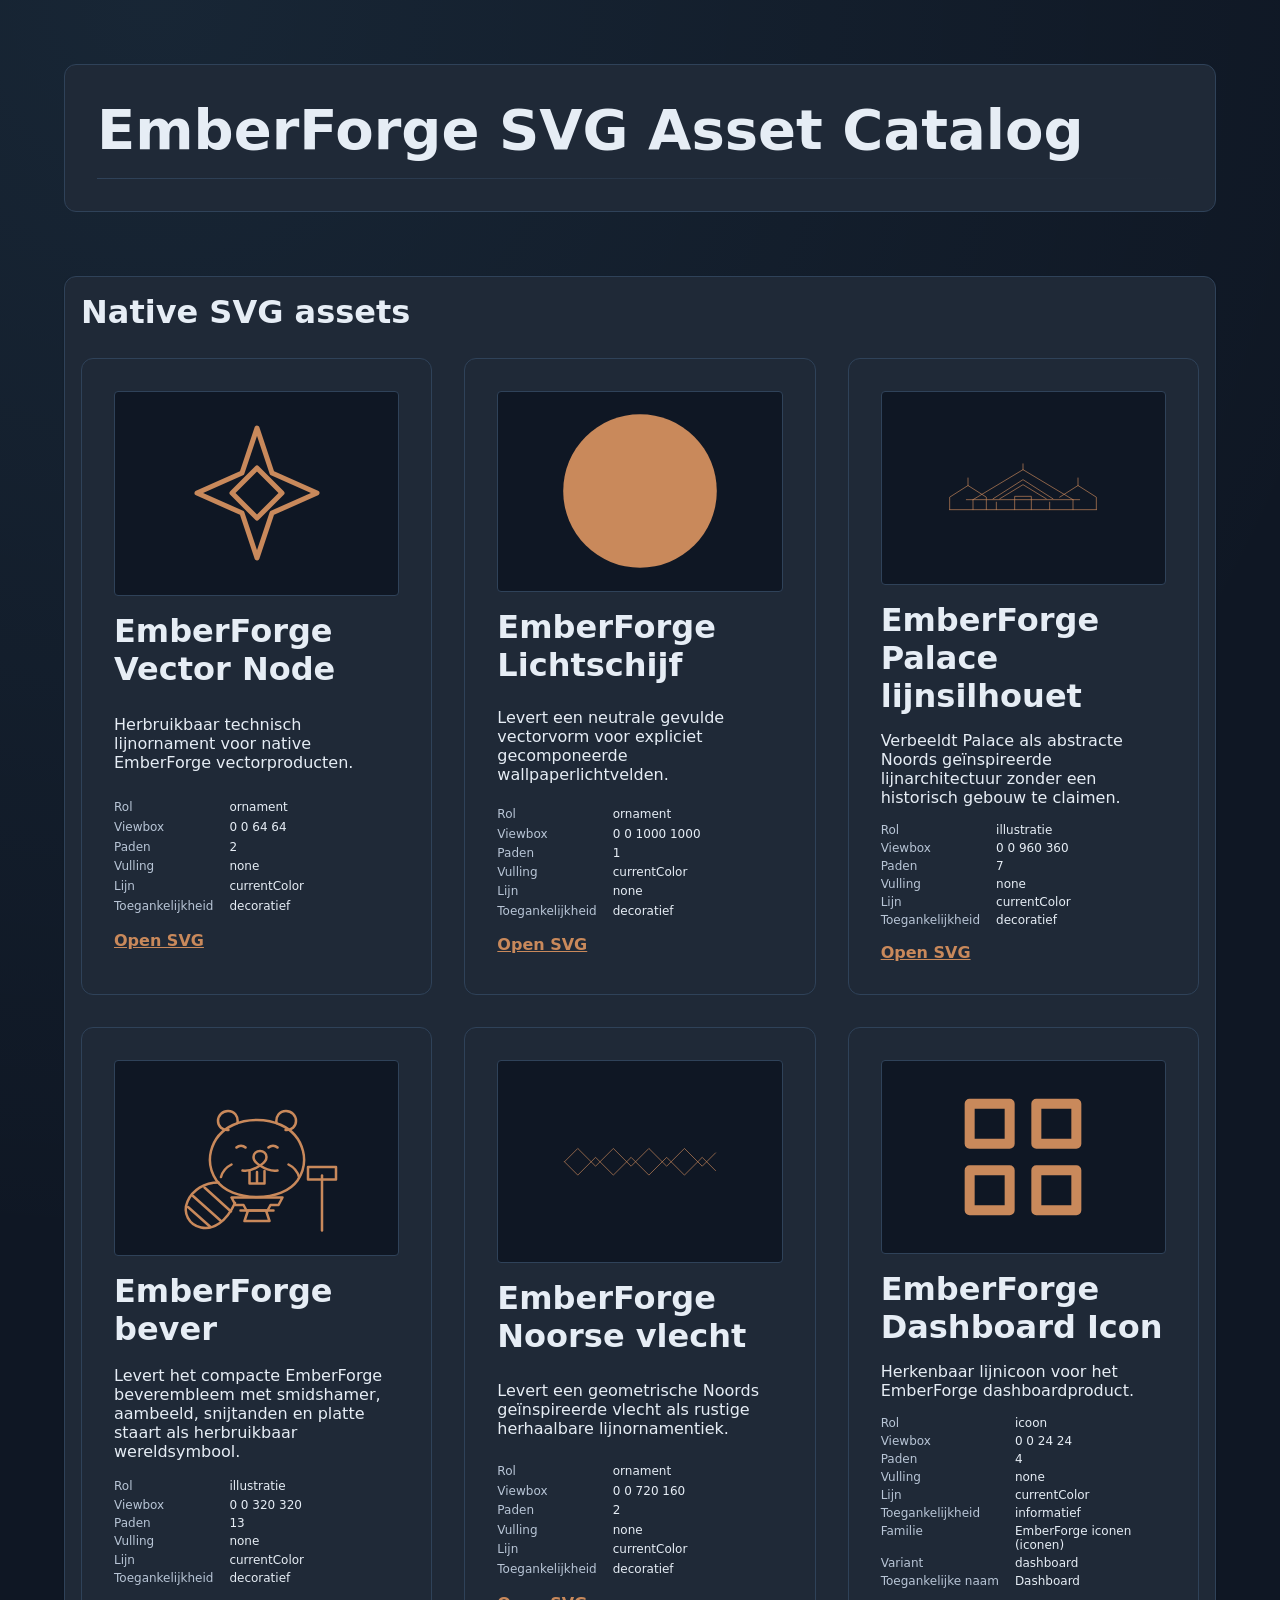
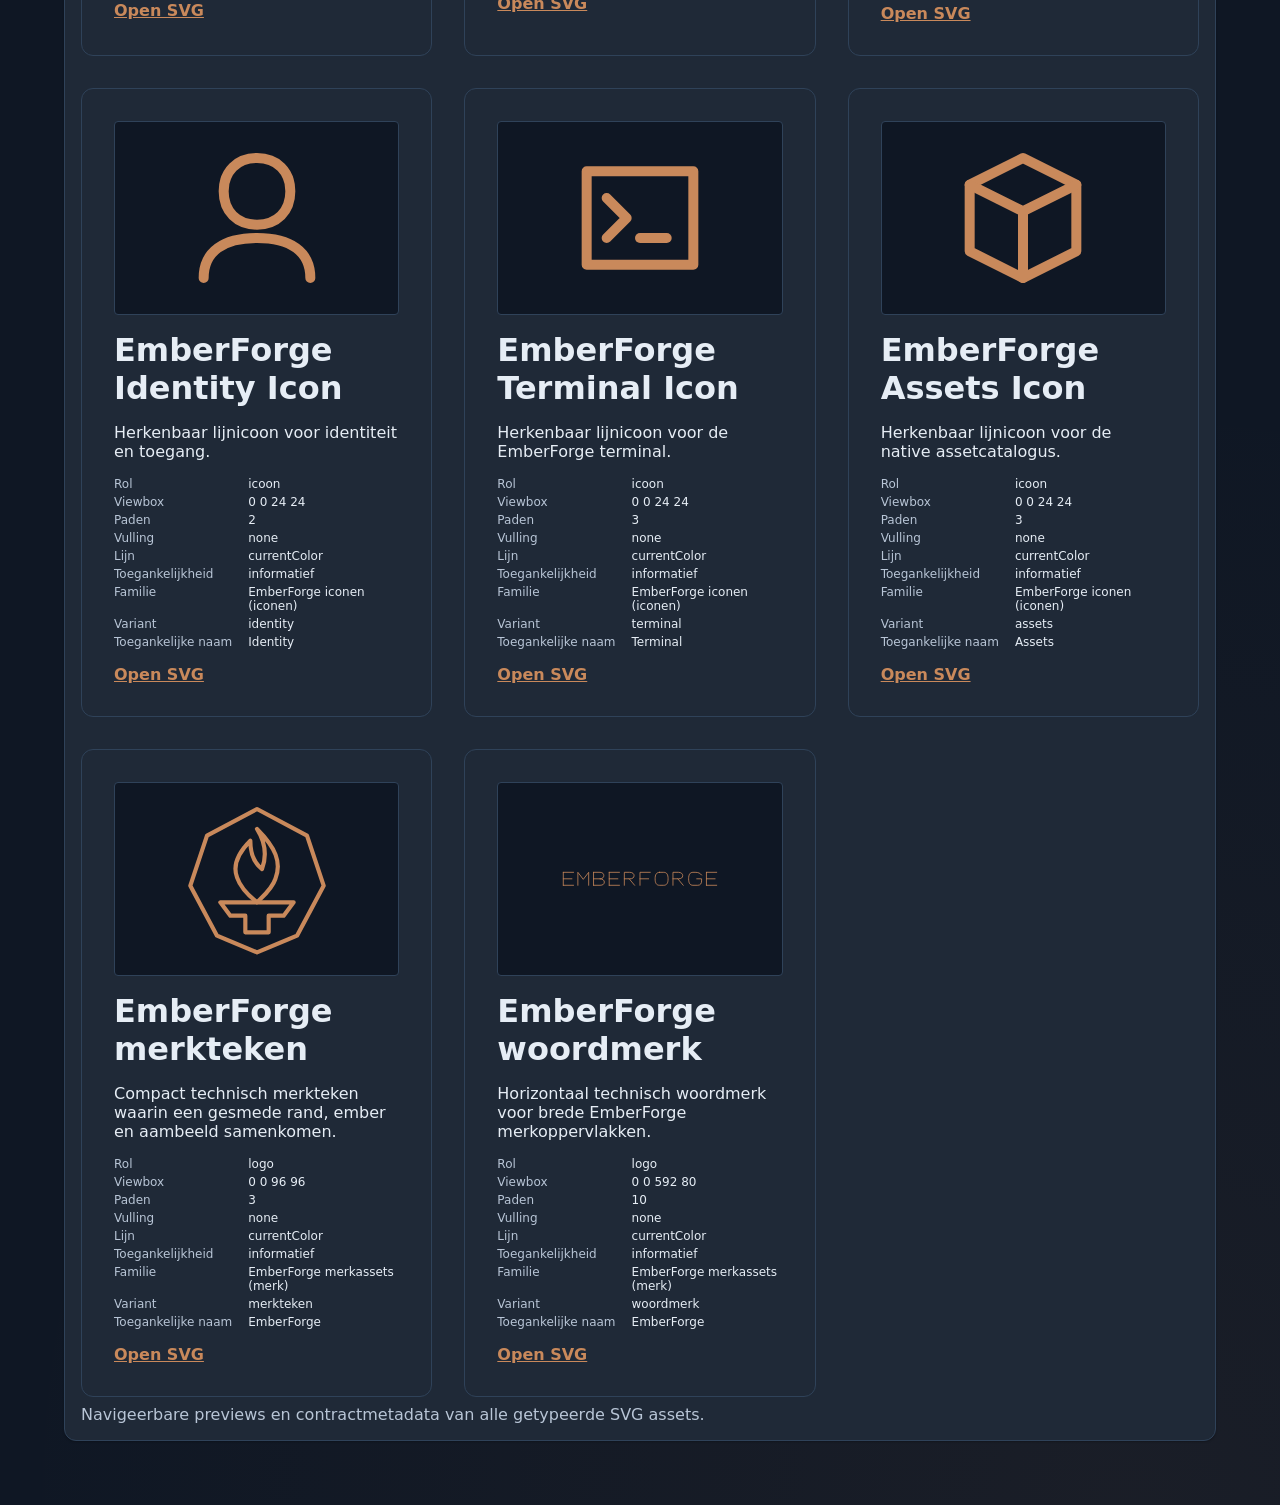
==== commit 60c7d75b: "Remove doel paragraph from dashboard headers system-wide (M11.9d) Erik Post still saw "Operationeel " ====
--- a/output/products/assets.html
+++ b/output/products/assets.html
@@ -156,11 +156,6 @@
       margin: 0;
       font-size: var(--bp-type-title);
     }
-    .bp-product-purpose {
-      margin: var(--bp-spacing-small) 0 0;
-      color: var(--bp-material-muted);
-      font-size: var(--bp-type-body);
-    }
     .bp-layout { gap: var(--bp-spacing-medium); }
     .bp-region { padding: var(--bp-spacing-large); }
     .bp-region h2 { margin-top: 0; }
@@ -317,7 +312,6 @@
 <body data-world="beckeringh-palace" data-theme="forge" data-art-direction="emberforge-art-direction" data-art-glow="controlled" data-art-ornament="technical-linework" data-art-density="spacious" data-art-imagery="isometric-line-art" data-art-warm-accent-limit="2" data-typography="forge-interface" data-font-delivery="local-only" data-product-mode="static" data-product-content="asset-catalog" data-time-context="none" data-snapshot-id="5f4ff7b57960ef306668746ffa9644eb73ee29ae5901485d051696a3c48705a8" data-snapshot-ref="sha256:5f4ff7b57960ef306668746ffa9644eb73ee29ae5901485d051696a3c48705a8">
   <header class="bp-product-header">
     <h1>EmberForge SVG Asset Catalog</h1>
-    <p class="bp-product-purpose">Alle getypeerde SVG assets als één navigeerbaar en reproduceerbaar catalogusproduct.</p>
   </header>
   <main class="bp-layout bp-layout-emberforge-svg-asset-catalog-stack" data-layout-type="stack" data-responsive-breakpoint="" data-compact-columns="" style="display:flex;flex-direction:column">
     <section class="bp-region bp-forge-panel bp-variant-forge-panel-compact" data-region="emberforge-svg-asset-catalog-region" data-instance="emberforge-svg-asset-catalog-content" data-component="forge-panel" data-variant="forge-panel-compact" data-appearance="forge-panel-card-rest-appearance" data-component-states="rest hover focus pressed disabled" data-state-rest-appearance="forge-panel-card-rest-appearance" data-state-hover-appearance="forge-panel-card-hover-appearance" data-state-focus-appearance="forge-panel-card-focus-appearance" data-state-pressed-appearance="forge-panel-card-pressed-appearance" data-state-disabled-appearance="forge-panel-card-disabled-appearance" data-accessibility-contract="forge-panel-accessibility" data-accessibility-role="groep" data-accessibility-name-source="titel" data-accessibility-disabled="niet-van-toepassing" data-accessibility-focus="geen" data-accessibility-keyboard="geen" aria-labelledby="bp-instance-emberforge-svg-asset-catalog-content-title">
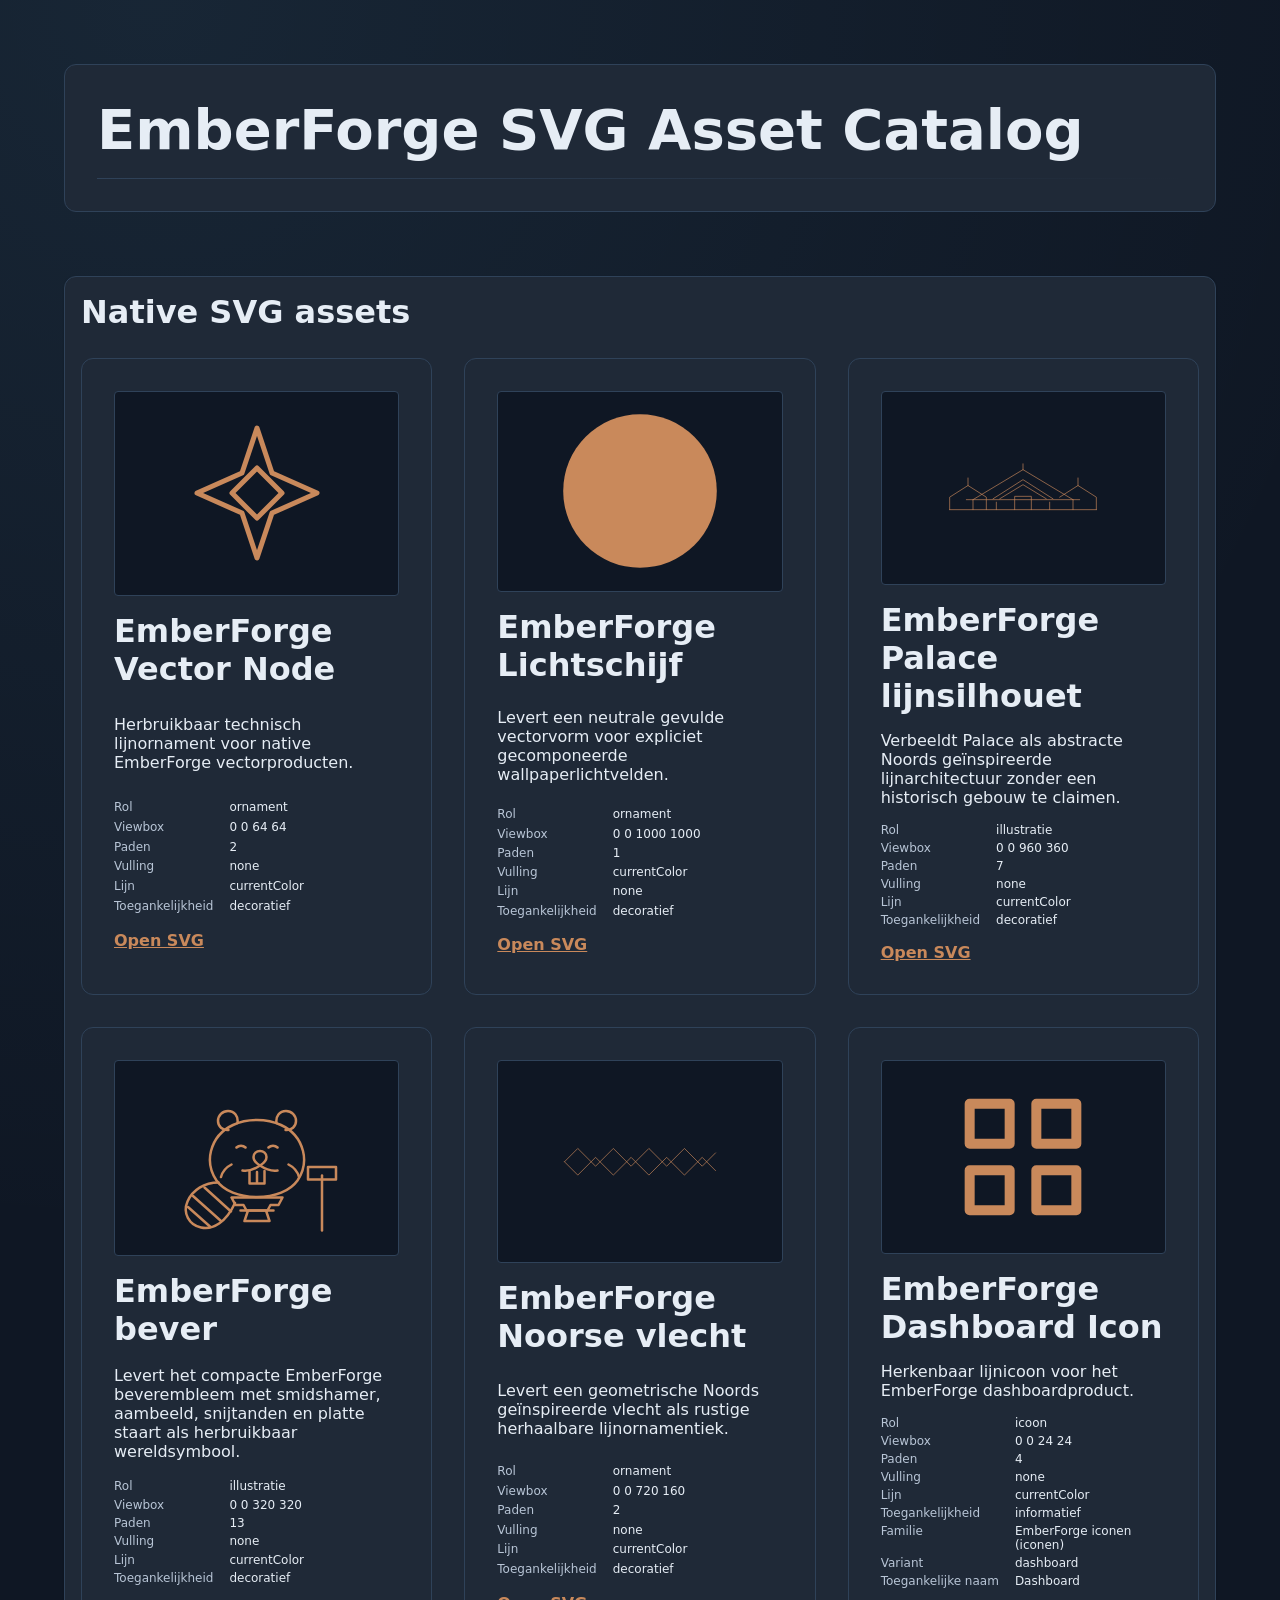
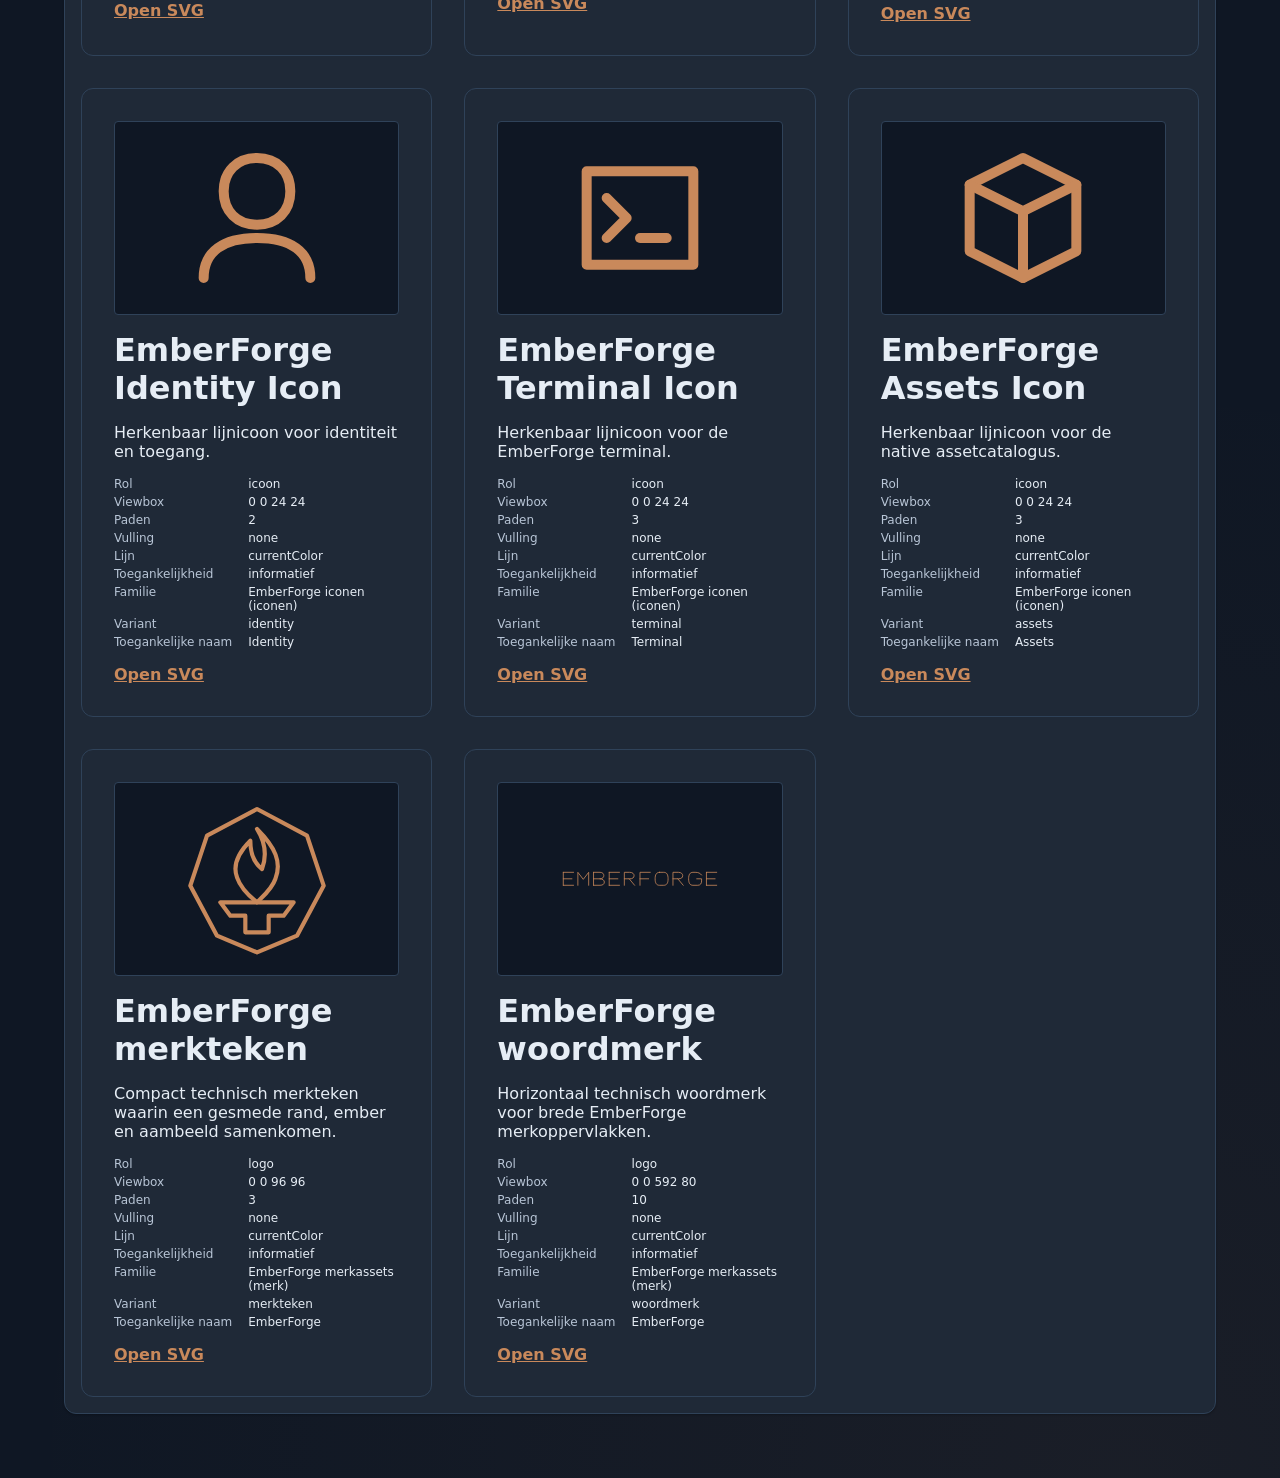
==== commit 9c843c2e: "M11.10a: live Prometheus-telemetrie voor Observatory, plus UI-hygiene Voegt het native object `datab" ====
--- a/output/products/assets.html
+++ b/output/products/assets.html
@@ -199,11 +199,6 @@
       font-weight: 700;
       line-height: 1;
     }
-    .bp-description {
-      margin: var(--bp-spacing-small) 0 0;
-      color: var(--bp-material-muted);
-      font-size: var(--bp-type-body);
-    }
     .bp-metric-details {
       display: grid;
       gap: var(--bp-spacing-xs);
@@ -309,7 +304,7 @@
     .bp-region { box-sizing: border-box; }
   </style>
 </head>
-<body data-world="beckeringh-palace" data-theme="forge" data-art-direction="emberforge-art-direction" data-art-glow="controlled" data-art-ornament="technical-linework" data-art-density="spacious" data-art-imagery="isometric-line-art" data-art-warm-accent-limit="2" data-typography="forge-interface" data-font-delivery="local-only" data-product-mode="static" data-product-content="asset-catalog" data-time-context="none" data-snapshot-id="5f4ff7b57960ef306668746ffa9644eb73ee29ae5901485d051696a3c48705a8" data-snapshot-ref="sha256:5f4ff7b57960ef306668746ffa9644eb73ee29ae5901485d051696a3c48705a8">
+<body data-world="beckeringh-palace" data-theme="forge" data-art-direction="emberforge-art-direction" data-art-glow="controlled" data-art-ornament="technical-linework" data-art-density="spacious" data-art-imagery="isometric-line-art" data-art-warm-accent-limit="2" data-typography="forge-interface" data-font-delivery="local-only" data-product-mode="static" data-product-content="asset-catalog" data-time-context="none" data-snapshot-id="dcd931de48970f0622102d479835d64bd756068cbf75b064f0429237adc9a11f" data-snapshot-ref="sha256:dcd931de48970f0622102d479835d64bd756068cbf75b064f0429237adc9a11f">
   <header class="bp-product-header">
     <h1>EmberForge SVG Asset Catalog</h1>
   </header>
@@ -319,7 +314,7 @@
       <div class="bp-asset-catalog" data-asset-count="11">
         <article class="bp-asset-card" data-asset="emberforge-vector-node" data-asset-role="ornament" data-asset-accessibility="decoratief" aria-labelledby="bp-asset-emberforge-vector-node-title">
           <div class="bp-asset-preview">
-            <svg xmlns="http://www.w3.org/2000/svg" viewBox="0 0 64 64" fill="none" stroke="currentColor" stroke-width="2" stroke-linecap="round" stroke-linejoin="round" focusable="false" data-bp-asset="emberforge-vector-node" data-bp-role="ornament" data-bp-snapshot="sha256:5f4ff7b57960ef306668746ffa9644eb73ee29ae5901485d051696a3c48705a8" class="bp-asset-preview-graphic" data-bp-preview="true" aria-hidden="true">
+            <svg xmlns="http://www.w3.org/2000/svg" viewBox="0 0 64 64" fill="none" stroke="currentColor" stroke-width="2" stroke-linecap="round" stroke-linejoin="round" focusable="false" data-bp-asset="emberforge-vector-node" data-bp-role="ornament" data-bp-snapshot="sha256:dcd931de48970f0622102d479835d64bd756068cbf75b064f0429237adc9a11f" class="bp-asset-preview-graphic" data-bp-preview="true" aria-hidden="true">
               <path d="M32 6 L38 24 L56 32 L38 40 L32 58 L26 40 L8 32 L26 24 Z"/>
               <path d="M32 22 L42 32 L32 42 L22 32 Z"/>
             </svg>
@@ -344,7 +339,7 @@
         </article>
         <article class="bp-asset-card" data-asset="emberforge-light-disc" data-asset-role="ornament" data-asset-accessibility="decoratief" aria-labelledby="bp-asset-emberforge-light-disc-title">
           <div class="bp-asset-preview">
-            <svg xmlns="http://www.w3.org/2000/svg" viewBox="0 0 1000 1000" fill="currentColor" stroke="none" focusable="false" data-bp-asset="emberforge-light-disc" data-bp-role="ornament" data-bp-snapshot="sha256:5f4ff7b57960ef306668746ffa9644eb73ee29ae5901485d051696a3c48705a8" class="bp-asset-preview-graphic" data-bp-preview="true" aria-hidden="true">
+            <svg xmlns="http://www.w3.org/2000/svg" viewBox="0 0 1000 1000" fill="currentColor" stroke="none" focusable="false" data-bp-asset="emberforge-light-disc" data-bp-role="ornament" data-bp-snapshot="sha256:dcd931de48970f0622102d479835d64bd756068cbf75b064f0429237adc9a11f" class="bp-asset-preview-graphic" data-bp-preview="true" aria-hidden="true">
               <path d="M500 20 A480 480 0 1 0 500 980 A480 480 0 1 0 500 20 Z"/>
             </svg>
           </div>
@@ -368,7 +363,7 @@
         </article>
         <article class="bp-asset-card" data-asset="emberforge-palace" data-asset-role="illustratie" data-asset-accessibility="decoratief" aria-labelledby="bp-asset-emberforge-palace-title">
           <div class="bp-asset-preview">
-            <svg xmlns="http://www.w3.org/2000/svg" viewBox="0 0 960 360" fill="none" stroke="currentColor" stroke-width="4" stroke-linecap="round" stroke-linejoin="round" focusable="false" data-bp-asset="emberforge-palace" data-bp-role="illustratie" data-bp-snapshot="sha256:5f4ff7b57960ef306668746ffa9644eb73ee29ae5901485d051696a3c48705a8" class="bp-asset-preview-graphic" data-bp-preview="true" aria-hidden="true">
+            <svg xmlns="http://www.w3.org/2000/svg" viewBox="0 0 960 360" fill="none" stroke="currentColor" stroke-width="4" stroke-linecap="round" stroke-linejoin="round" focusable="false" data-bp-asset="emberforge-palace" data-bp-role="illustratie" data-bp-snapshot="sha256:dcd931de48970f0622102d479835d64bd756068cbf75b064f0429237adc9a11f" class="bp-asset-preview-graphic" data-bp-preview="true" aria-hidden="true">
               <path d="M40 310 H920"/>
               <path d="M180 250 L480 70 L780 250 M140 250 H820 M180 250 V310 M780 250 V310"/>
               <path d="M40 310 V235 L150 165 L260 235 V310 M700 235 L810 165 L920 235 V310"/>
@@ -398,7 +393,7 @@
         </article>
         <article class="bp-asset-card" data-asset="emberforge-beaver" data-asset-role="illustratie" data-asset-accessibility="decoratief" aria-labelledby="bp-asset-emberforge-beaver-title">
           <div class="bp-asset-preview">
-            <svg xmlns="http://www.w3.org/2000/svg" viewBox="0 0 320 320" fill="none" stroke="currentColor" stroke-width="5" stroke-linecap="round" stroke-linejoin="round" focusable="false" data-bp-asset="emberforge-beaver" data-bp-role="illustratie" data-bp-snapshot="sha256:5f4ff7b57960ef306668746ffa9644eb73ee29ae5901485d051696a3c48705a8" class="bp-asset-preview-graphic" data-bp-preview="true" aria-hidden="true">
+            <svg xmlns="http://www.w3.org/2000/svg" viewBox="0 0 320 320" fill="none" stroke="currentColor" stroke-width="5" stroke-linecap="round" stroke-linejoin="round" focusable="false" data-bp-asset="emberforge-beaver" data-bp-role="illustratie" data-bp-snapshot="sha256:dcd931de48970f0622102d479835d64bd756068cbf75b064f0429237adc9a11f" class="bp-asset-preview-graphic" data-bp-preview="true" aria-hidden="true">
               <path d="M79 205 C67 187 63 166 68 146 C74 123 90 104 112 94 C127 87 144 84 160 84 C176 84 193 87 208 94 C230 104 246 123 252 146 C257 166 253 187 241 205 C226 226 196 238 160 238 C124 238 94 226 79 205 Z"/>
               <path d="M103 104 C91 105 82 97 82 86 C82 75 91 66 102 66 C115 66 123 77 121 90 M217 104 C229 105 238 97 238 86 C238 75 229 66 218 66 C205 66 197 77 199 90"/>
               <path d="M119 139 C124 134 132 134 137 139 M183 139 C188 134 196 134 201 139"/>
@@ -434,7 +429,7 @@
         </article>
         <article class="bp-asset-card" data-asset="emberforge-nordic-weave" data-asset-role="ornament" data-asset-accessibility="decoratief" aria-labelledby="bp-asset-emberforge-nordic-weave-title">
           <div class="bp-asset-preview">
-            <svg xmlns="http://www.w3.org/2000/svg" viewBox="0 0 720 160" fill="none" stroke="currentColor" stroke-width="3" stroke-linecap="round" stroke-linejoin="round" focusable="false" data-bp-asset="emberforge-nordic-weave" data-bp-role="ornament" data-bp-snapshot="sha256:5f4ff7b57960ef306668746ffa9644eb73ee29ae5901485d051696a3c48705a8" class="bp-asset-preview-graphic" data-bp-preview="true" aria-hidden="true">
+            <svg xmlns="http://www.w3.org/2000/svg" viewBox="0 0 720 160" fill="none" stroke="currentColor" stroke-width="3" stroke-linecap="round" stroke-linejoin="round" focusable="false" data-bp-asset="emberforge-nordic-weave" data-bp-role="ornament" data-bp-snapshot="sha256:dcd931de48970f0622102d479835d64bd756068cbf75b064f0429237adc9a11f" class="bp-asset-preview-graphic" data-bp-preview="true" aria-hidden="true">
               <path d="M20 80 L80 20 L160 100 L240 20 L320 100 L400 20 L480 100 L560 20 L640 100 L700 40"/>
               <path d="M20 80 L80 140 L160 60 L240 140 L320 60 L400 140 L480 60 L560 140 L640 60 L700 120"/>
             </svg>
@@ -459,7 +454,7 @@
         </article>
         <article class="bp-asset-card" data-asset="emberforge-icon-dashboard" data-asset-role="icoon" data-asset-family="emberforge-iconen" data-asset-variant="dashboard" data-asset-accessibility="informatief" aria-labelledby="bp-asset-emberforge-icon-dashboard-title">
           <div class="bp-asset-preview">
-            <svg xmlns="http://www.w3.org/2000/svg" viewBox="0 0 24 24" fill="none" stroke="currentColor" stroke-width="1.5" stroke-linecap="round" stroke-linejoin="round" focusable="false" data-bp-asset="emberforge-icon-dashboard" data-bp-role="icoon" data-bp-family="emberforge-iconen" data-bp-variant="dashboard" data-bp-snapshot="sha256:5f4ff7b57960ef306668746ffa9644eb73ee29ae5901485d051696a3c48705a8" class="bp-asset-preview-graphic" data-bp-preview="true" aria-hidden="true">
+            <svg xmlns="http://www.w3.org/2000/svg" viewBox="0 0 24 24" fill="none" stroke="currentColor" stroke-width="1.5" stroke-linecap="round" stroke-linejoin="round" focusable="false" data-bp-asset="emberforge-icon-dashboard" data-bp-role="icoon" data-bp-family="emberforge-iconen" data-bp-variant="dashboard" data-bp-snapshot="sha256:dcd931de48970f0622102d479835d64bd756068cbf75b064f0429237adc9a11f" class="bp-asset-preview-graphic" data-bp-preview="true" aria-hidden="true">
               <path d="M4 4 L10 4 L10 10 L4 10 Z"/>
               <path d="M14 4 L20 4 L20 10 L14 10 Z"/>
               <path d="M4 14 L10 14 L10 20 L4 20 Z"/>
@@ -492,7 +487,7 @@
         </article>
         <article class="bp-asset-card" data-asset="emberforge-icon-identity" data-asset-role="icoon" data-asset-family="emberforge-iconen" data-asset-variant="identity" data-asset-accessibility="informatief" aria-labelledby="bp-asset-emberforge-icon-identity-title">
           <div class="bp-asset-preview">
-            <svg xmlns="http://www.w3.org/2000/svg" viewBox="0 0 24 24" fill="none" stroke="currentColor" stroke-width="1.5" stroke-linecap="round" stroke-linejoin="round" focusable="false" data-bp-asset="emberforge-icon-identity" data-bp-role="icoon" data-bp-family="emberforge-iconen" data-bp-variant="identity" data-bp-snapshot="sha256:5f4ff7b57960ef306668746ffa9644eb73ee29ae5901485d051696a3c48705a8" class="bp-asset-preview-graphic" data-bp-preview="true" aria-hidden="true">
+            <svg xmlns="http://www.w3.org/2000/svg" viewBox="0 0 24 24" fill="none" stroke="currentColor" stroke-width="1.5" stroke-linecap="round" stroke-linejoin="round" focusable="false" data-bp-asset="emberforge-icon-identity" data-bp-role="icoon" data-bp-family="emberforge-iconen" data-bp-variant="identity" data-bp-snapshot="sha256:dcd931de48970f0622102d479835d64bd756068cbf75b064f0429237adc9a11f" class="bp-asset-preview-graphic" data-bp-preview="true" aria-hidden="true">
               <path d="M12 3 C15 3 17 5 17 8 C17 11 15 13 12 13 C9 13 7 11 7 8 C7 5 9 3 12 3 Z"/>
               <path d="M4 21 C4 17 7 15 12 15 C17 15 20 17 20 21"/>
             </svg>
@@ -523,7 +518,7 @@
         </article>
         <article class="bp-asset-card" data-asset="emberforge-icon-terminal" data-asset-role="icoon" data-asset-family="emberforge-iconen" data-asset-variant="terminal" data-asset-accessibility="informatief" aria-labelledby="bp-asset-emberforge-icon-terminal-title">
           <div class="bp-asset-preview">
-            <svg xmlns="http://www.w3.org/2000/svg" viewBox="0 0 24 24" fill="none" stroke="currentColor" stroke-width="1.5" stroke-linecap="round" stroke-linejoin="round" focusable="false" data-bp-asset="emberforge-icon-terminal" data-bp-role="icoon" data-bp-family="emberforge-iconen" data-bp-variant="terminal" data-bp-snapshot="sha256:5f4ff7b57960ef306668746ffa9644eb73ee29ae5901485d051696a3c48705a8" class="bp-asset-preview-graphic" data-bp-preview="true" aria-hidden="true">
+            <svg xmlns="http://www.w3.org/2000/svg" viewBox="0 0 24 24" fill="none" stroke="currentColor" stroke-width="1.5" stroke-linecap="round" stroke-linejoin="round" focusable="false" data-bp-asset="emberforge-icon-terminal" data-bp-role="icoon" data-bp-family="emberforge-iconen" data-bp-variant="terminal" data-bp-snapshot="sha256:dcd931de48970f0622102d479835d64bd756068cbf75b064f0429237adc9a11f" class="bp-asset-preview-graphic" data-bp-preview="true" aria-hidden="true">
               <path d="M4 5 L20 5 L20 19 L4 19 Z"/>
               <path d="M7 9 L10 12 L7 15"/>
               <path d="M12 15 L16 15"/>
@@ -555,7 +550,7 @@
         </article>
         <article class="bp-asset-card" data-asset="emberforge-icon-assets" data-asset-role="icoon" data-asset-family="emberforge-iconen" data-asset-variant="assets" data-asset-accessibility="informatief" aria-labelledby="bp-asset-emberforge-icon-assets-title">
           <div class="bp-asset-preview">
-            <svg xmlns="http://www.w3.org/2000/svg" viewBox="0 0 24 24" fill="none" stroke="currentColor" stroke-width="1.5" stroke-linecap="round" stroke-linejoin="round" focusable="false" data-bp-asset="emberforge-icon-assets" data-bp-role="icoon" data-bp-family="emberforge-iconen" data-bp-variant="assets" data-bp-snapshot="sha256:5f4ff7b57960ef306668746ffa9644eb73ee29ae5901485d051696a3c48705a8" class="bp-asset-preview-graphic" data-bp-preview="true" aria-hidden="true">
+            <svg xmlns="http://www.w3.org/2000/svg" viewBox="0 0 24 24" fill="none" stroke="currentColor" stroke-width="1.5" stroke-linecap="round" stroke-linejoin="round" focusable="false" data-bp-asset="emberforge-icon-assets" data-bp-role="icoon" data-bp-family="emberforge-iconen" data-bp-variant="assets" data-bp-snapshot="sha256:dcd931de48970f0622102d479835d64bd756068cbf75b064f0429237adc9a11f" class="bp-asset-preview-graphic" data-bp-preview="true" aria-hidden="true">
               <path d="M12 3 L20 7 L20 17 L12 21 L4 17 L4 7 Z"/>
               <path d="M4 7 L12 11 L20 7"/>
               <path d="M12 11 L12 21"/>
@@ -587,7 +582,7 @@
         </article>
         <article class="bp-asset-card" data-asset="emberforge-merkteken" data-asset-role="logo" data-asset-family="emberforge-merkassets" data-asset-variant="merkteken" data-asset-accessibility="informatief" aria-labelledby="bp-asset-emberforge-merkteken-title">
           <div class="bp-asset-preview">
-            <svg xmlns="http://www.w3.org/2000/svg" viewBox="0 0 96 96" fill="none" stroke="currentColor" stroke-width="2.5" stroke-linecap="round" stroke-linejoin="round" focusable="false" data-bp-asset="emberforge-merkteken" data-bp-role="logo" data-bp-family="emberforge-merkassets" data-bp-variant="merkteken" data-bp-snapshot="sha256:5f4ff7b57960ef306668746ffa9644eb73ee29ae5901485d051696a3c48705a8" class="bp-asset-preview-graphic" data-bp-preview="true" aria-hidden="true">
+            <svg xmlns="http://www.w3.org/2000/svg" viewBox="0 0 96 96" fill="none" stroke="currentColor" stroke-width="2.5" stroke-linecap="round" stroke-linejoin="round" focusable="false" data-bp-asset="emberforge-merkteken" data-bp-role="logo" data-bp-family="emberforge-merkassets" data-bp-variant="merkteken" data-bp-snapshot="sha256:dcd931de48970f0622102d479835d64bd756068cbf75b064f0429237adc9a11f" class="bp-asset-preview-graphic" data-bp-preview="true" aria-hidden="true">
               <path d="M48 6 L78 22 L88 52 L72 82 L48 92 L24 82 L8 52 L18 22 Z"/>
               <path d="M48 18 C59 29 63 38 59 48 C57 54 52 58 48 62 C43 58 38 53 36 47 C33 39 38 31 44 25 C44 34 47 39 51 42 C54 34 53 26 48 18 Z"/>
               <path d="M26 62 H70 L64 70 H55 V80 H41 V70 H32 Z"/>
@@ -619,7 +614,7 @@
         </article>
         <article class="bp-asset-card" data-asset="emberforge-woordmerk" data-asset-role="logo" data-asset-family="emberforge-merkassets" data-asset-variant="woordmerk" data-asset-accessibility="informatief" aria-labelledby="bp-asset-emberforge-woordmerk-title">
           <div class="bp-asset-preview">
-            <svg xmlns="http://www.w3.org/2000/svg" viewBox="0 0 592 80" fill="none" stroke="currentColor" stroke-width="3" stroke-linecap="round" stroke-linejoin="round" focusable="false" data-bp-asset="emberforge-woordmerk" data-bp-role="logo" data-bp-family="emberforge-merkassets" data-bp-variant="woordmerk" data-bp-snapshot="sha256:5f4ff7b57960ef306668746ffa9644eb73ee29ae5901485d051696a3c48705a8" class="bp-asset-preview-graphic" data-bp-preview="true" aria-hidden="true">
+            <svg xmlns="http://www.w3.org/2000/svg" viewBox="0 0 592 80" fill="none" stroke="currentColor" stroke-width="3" stroke-linecap="round" stroke-linejoin="round" focusable="false" data-bp-asset="emberforge-woordmerk" data-bp-role="logo" data-bp-family="emberforge-merkassets" data-bp-variant="woordmerk" data-bp-snapshot="sha256:dcd931de48970f0622102d479835d64bd756068cbf75b064f0429237adc9a11f" class="bp-asset-preview-graphic" data-bp-preview="true" aria-hidden="true">
               <path d="M12 16 V64 M12 16 H50 M12 40 H44 M12 64 H50"/>
               <path d="M66 64 V16 L86 42 L106 16 V64"/>
               <path d="M124 16 V64 M124 16 H148 C158 16 162 22 162 28 C162 34 158 40 148 40 H124 M148 40 C158 40 164 46 164 52 C164 59 159 64 148 64 H124"/>
@@ -657,7 +652,6 @@
           <a class="bp-asset-link" href="emberforge-woordmerk.svg" data-asset-product="emberforge-woordmerk-svg">Open SVG</a>
         </article>
       </div>
-      <p class="bp-description">Navigeerbare previews en contractmetadata van alle getypeerde SVG assets.</p>
     </section>
   </main>
 </body>
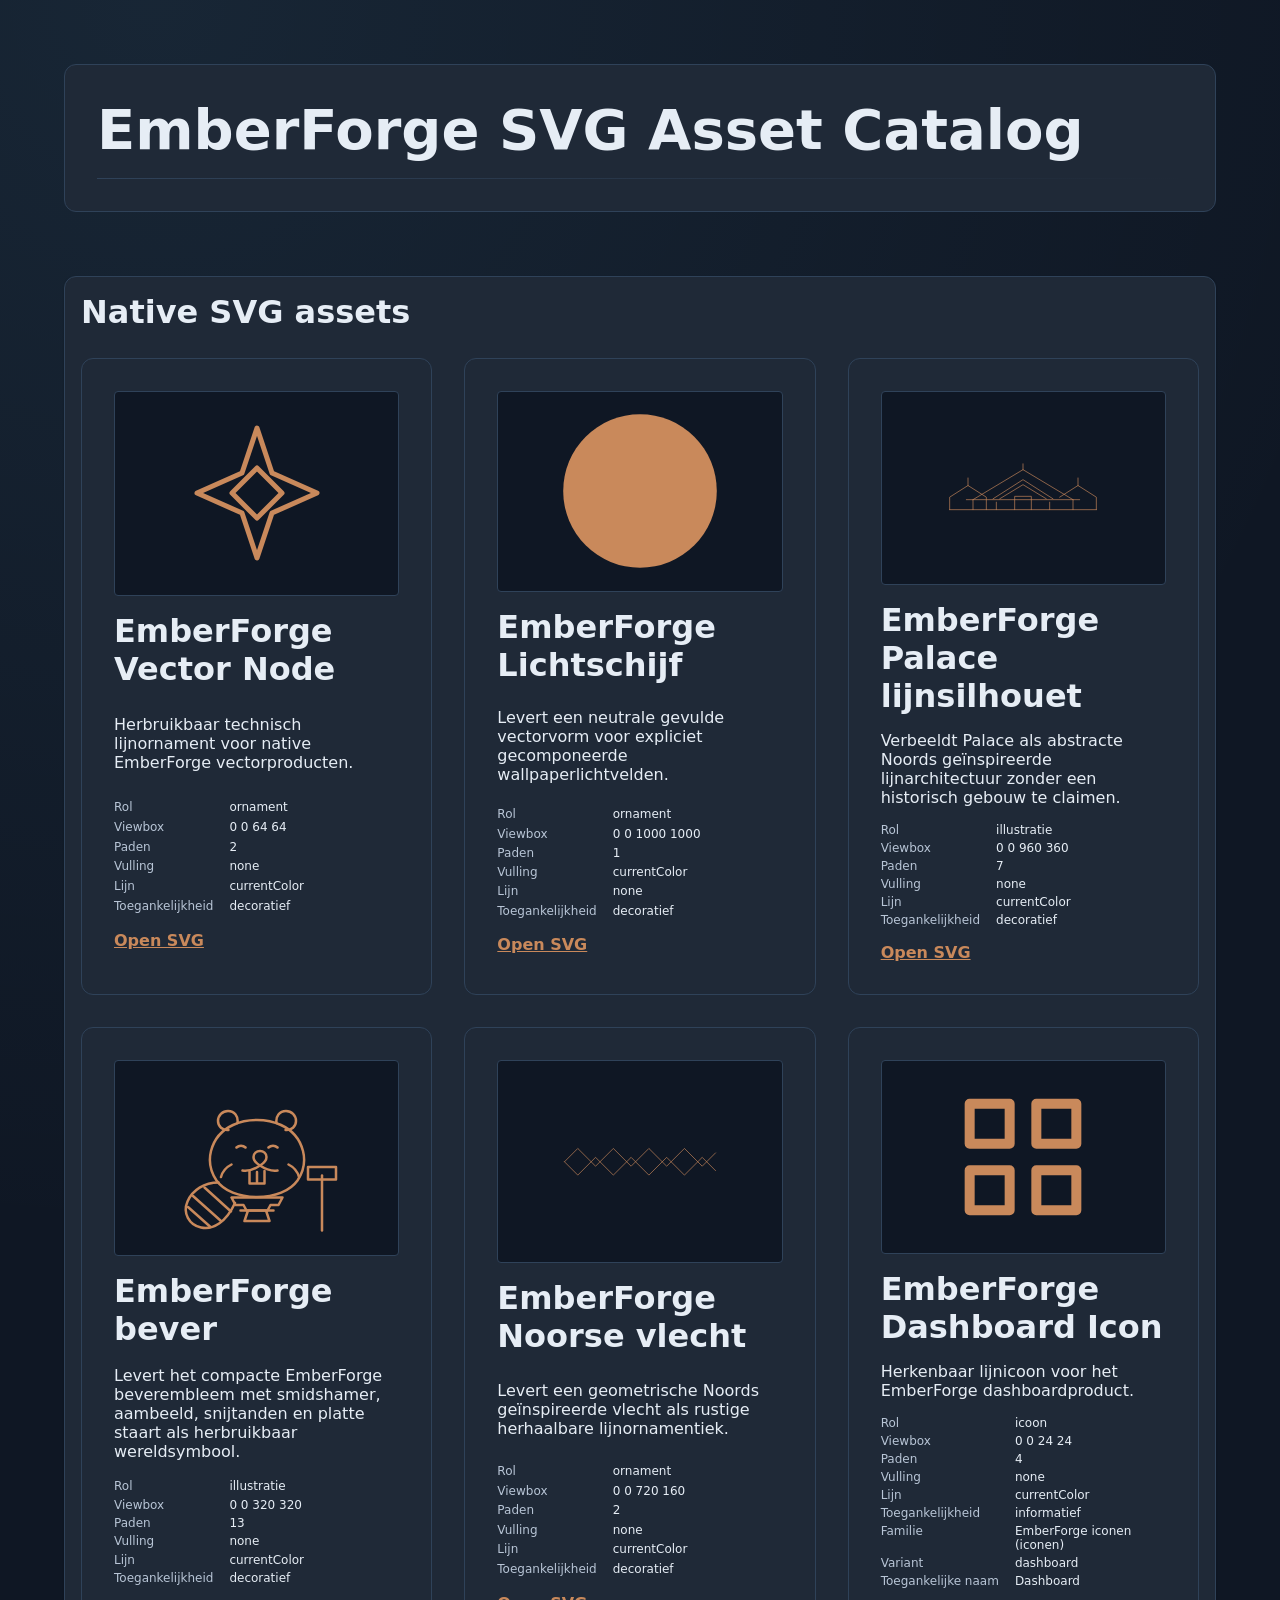
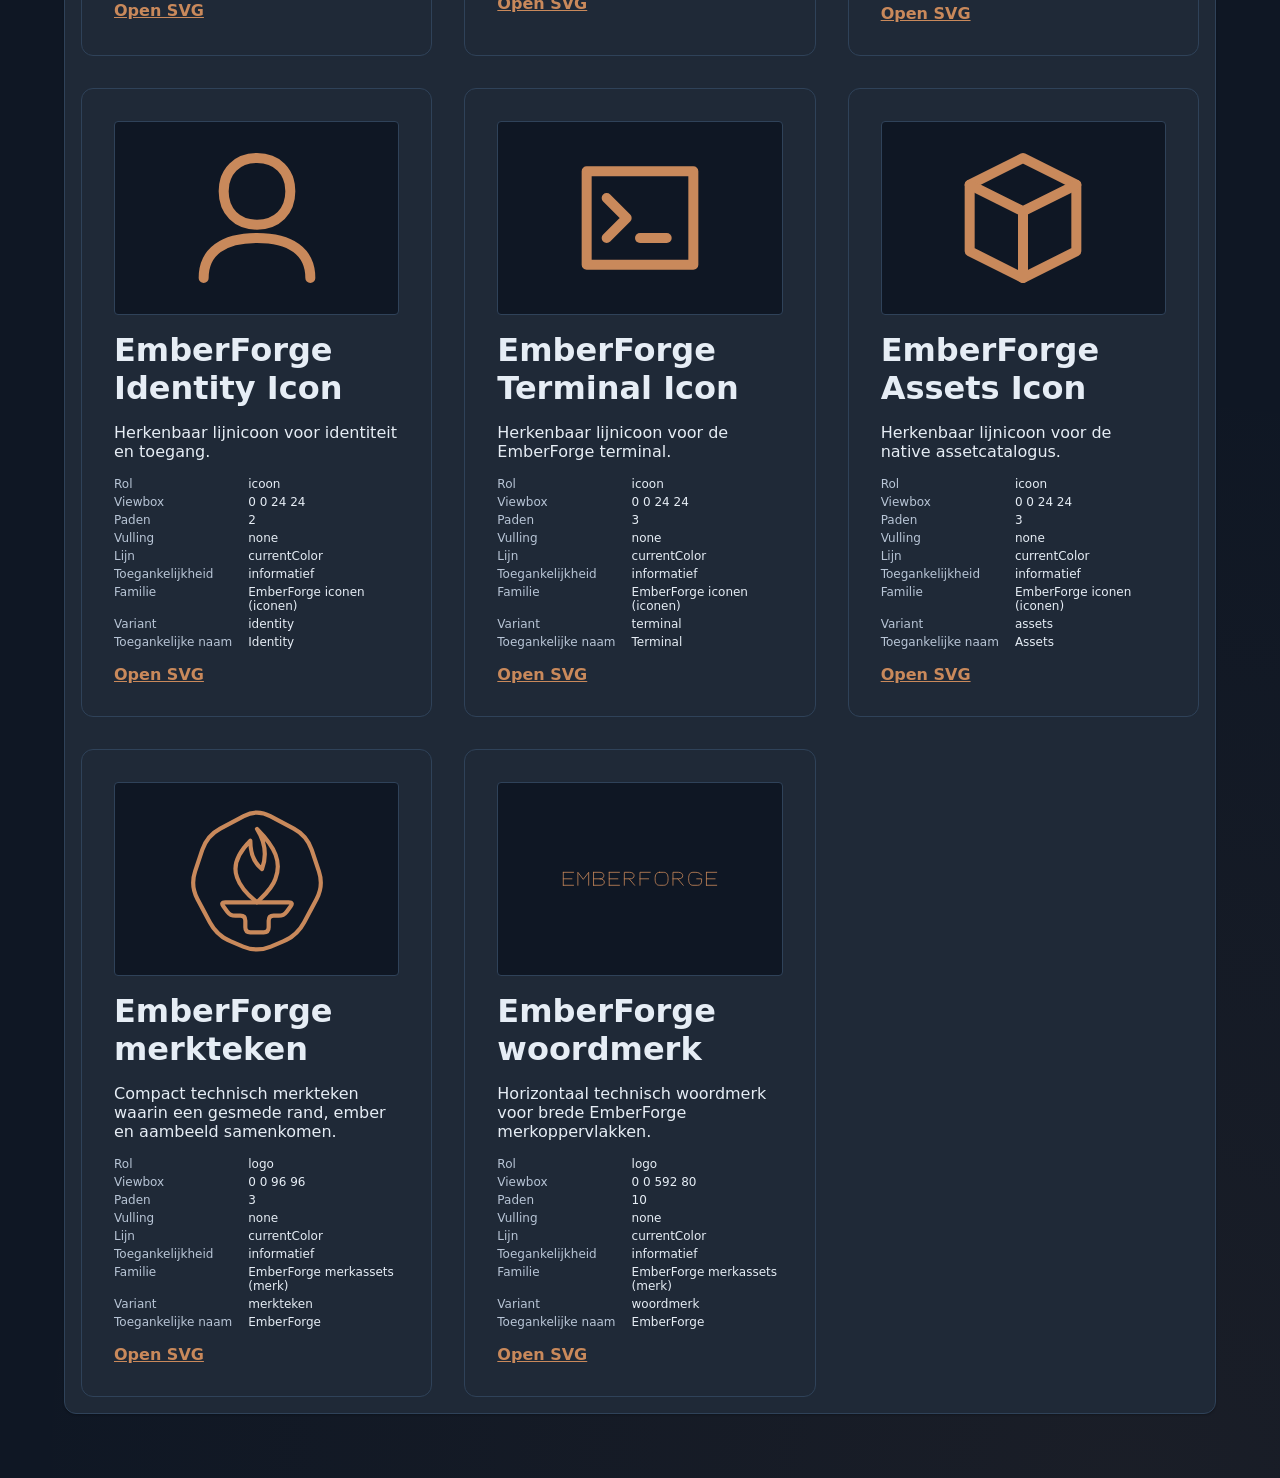
==== commit c200b3d5: "fix: EmberForge-merkteken hoeken afgerond (fillet r=9 / r=3) Erik Post ervoer het merkteken als hoek" ====
--- a/output/products/assets.html
+++ b/output/products/assets.html
@@ -304,7 +304,7 @@
     .bp-region { box-sizing: border-box; }
   </style>
 </head>
-<body data-world="beckeringh-palace" data-theme="forge" data-art-direction="emberforge-art-direction" data-art-glow="controlled" data-art-ornament="technical-linework" data-art-density="spacious" data-art-imagery="isometric-line-art" data-art-warm-accent-limit="2" data-typography="forge-interface" data-font-delivery="local-only" data-product-mode="static" data-product-content="asset-catalog" data-time-context="none" data-snapshot-id="dcd931de48970f0622102d479835d64bd756068cbf75b064f0429237adc9a11f" data-snapshot-ref="sha256:dcd931de48970f0622102d479835d64bd756068cbf75b064f0429237adc9a11f">
+<body data-world="beckeringh-palace" data-theme="forge" data-art-direction="emberforge-art-direction" data-art-glow="controlled" data-art-ornament="technical-linework" data-art-density="spacious" data-art-imagery="isometric-line-art" data-art-warm-accent-limit="2" data-typography="forge-interface" data-font-delivery="local-only" data-product-mode="static" data-product-content="asset-catalog" data-time-context="none" data-snapshot-id="85f42cdccaf229a30942ed876d434e6015a4a2424b21d4ab79e5517ac0282547" data-snapshot-ref="sha256:85f42cdccaf229a30942ed876d434e6015a4a2424b21d4ab79e5517ac0282547">
   <header class="bp-product-header">
     <h1>EmberForge SVG Asset Catalog</h1>
   </header>
@@ -314,7 +314,7 @@
       <div class="bp-asset-catalog" data-asset-count="11">
         <article class="bp-asset-card" data-asset="emberforge-vector-node" data-asset-role="ornament" data-asset-accessibility="decoratief" aria-labelledby="bp-asset-emberforge-vector-node-title">
           <div class="bp-asset-preview">
-            <svg xmlns="http://www.w3.org/2000/svg" viewBox="0 0 64 64" fill="none" stroke="currentColor" stroke-width="2" stroke-linecap="round" stroke-linejoin="round" focusable="false" data-bp-asset="emberforge-vector-node" data-bp-role="ornament" data-bp-snapshot="sha256:dcd931de48970f0622102d479835d64bd756068cbf75b064f0429237adc9a11f" class="bp-asset-preview-graphic" data-bp-preview="true" aria-hidden="true">
+            <svg xmlns="http://www.w3.org/2000/svg" viewBox="0 0 64 64" fill="none" stroke="currentColor" stroke-width="2" stroke-linecap="round" stroke-linejoin="round" focusable="false" data-bp-asset="emberforge-vector-node" data-bp-role="ornament" data-bp-snapshot="sha256:85f42cdccaf229a30942ed876d434e6015a4a2424b21d4ab79e5517ac0282547" class="bp-asset-preview-graphic" data-bp-preview="true" aria-hidden="true">
               <path d="M32 6 L38 24 L56 32 L38 40 L32 58 L26 40 L8 32 L26 24 Z"/>
               <path d="M32 22 L42 32 L32 42 L22 32 Z"/>
             </svg>
@@ -339,7 +339,7 @@
         </article>
         <article class="bp-asset-card" data-asset="emberforge-light-disc" data-asset-role="ornament" data-asset-accessibility="decoratief" aria-labelledby="bp-asset-emberforge-light-disc-title">
           <div class="bp-asset-preview">
-            <svg xmlns="http://www.w3.org/2000/svg" viewBox="0 0 1000 1000" fill="currentColor" stroke="none" focusable="false" data-bp-asset="emberforge-light-disc" data-bp-role="ornament" data-bp-snapshot="sha256:dcd931de48970f0622102d479835d64bd756068cbf75b064f0429237adc9a11f" class="bp-asset-preview-graphic" data-bp-preview="true" aria-hidden="true">
+            <svg xmlns="http://www.w3.org/2000/svg" viewBox="0 0 1000 1000" fill="currentColor" stroke="none" focusable="false" data-bp-asset="emberforge-light-disc" data-bp-role="ornament" data-bp-snapshot="sha256:85f42cdccaf229a30942ed876d434e6015a4a2424b21d4ab79e5517ac0282547" class="bp-asset-preview-graphic" data-bp-preview="true" aria-hidden="true">
               <path d="M500 20 A480 480 0 1 0 500 980 A480 480 0 1 0 500 20 Z"/>
             </svg>
           </div>
@@ -363,7 +363,7 @@
         </article>
         <article class="bp-asset-card" data-asset="emberforge-palace" data-asset-role="illustratie" data-asset-accessibility="decoratief" aria-labelledby="bp-asset-emberforge-palace-title">
           <div class="bp-asset-preview">
-            <svg xmlns="http://www.w3.org/2000/svg" viewBox="0 0 960 360" fill="none" stroke="currentColor" stroke-width="4" stroke-linecap="round" stroke-linejoin="round" focusable="false" data-bp-asset="emberforge-palace" data-bp-role="illustratie" data-bp-snapshot="sha256:dcd931de48970f0622102d479835d64bd756068cbf75b064f0429237adc9a11f" class="bp-asset-preview-graphic" data-bp-preview="true" aria-hidden="true">
+            <svg xmlns="http://www.w3.org/2000/svg" viewBox="0 0 960 360" fill="none" stroke="currentColor" stroke-width="4" stroke-linecap="round" stroke-linejoin="round" focusable="false" data-bp-asset="emberforge-palace" data-bp-role="illustratie" data-bp-snapshot="sha256:85f42cdccaf229a30942ed876d434e6015a4a2424b21d4ab79e5517ac0282547" class="bp-asset-preview-graphic" data-bp-preview="true" aria-hidden="true">
               <path d="M40 310 H920"/>
               <path d="M180 250 L480 70 L780 250 M140 250 H820 M180 250 V310 M780 250 V310"/>
               <path d="M40 310 V235 L150 165 L260 235 V310 M700 235 L810 165 L920 235 V310"/>
@@ -393,7 +393,7 @@
         </article>
         <article class="bp-asset-card" data-asset="emberforge-beaver" data-asset-role="illustratie" data-asset-accessibility="decoratief" aria-labelledby="bp-asset-emberforge-beaver-title">
           <div class="bp-asset-preview">
-            <svg xmlns="http://www.w3.org/2000/svg" viewBox="0 0 320 320" fill="none" stroke="currentColor" stroke-width="5" stroke-linecap="round" stroke-linejoin="round" focusable="false" data-bp-asset="emberforge-beaver" data-bp-role="illustratie" data-bp-snapshot="sha256:dcd931de48970f0622102d479835d64bd756068cbf75b064f0429237adc9a11f" class="bp-asset-preview-graphic" data-bp-preview="true" aria-hidden="true">
+            <svg xmlns="http://www.w3.org/2000/svg" viewBox="0 0 320 320" fill="none" stroke="currentColor" stroke-width="5" stroke-linecap="round" stroke-linejoin="round" focusable="false" data-bp-asset="emberforge-beaver" data-bp-role="illustratie" data-bp-snapshot="sha256:85f42cdccaf229a30942ed876d434e6015a4a2424b21d4ab79e5517ac0282547" class="bp-asset-preview-graphic" data-bp-preview="true" aria-hidden="true">
               <path d="M79 205 C67 187 63 166 68 146 C74 123 90 104 112 94 C127 87 144 84 160 84 C176 84 193 87 208 94 C230 104 246 123 252 146 C257 166 253 187 241 205 C226 226 196 238 160 238 C124 238 94 226 79 205 Z"/>
               <path d="M103 104 C91 105 82 97 82 86 C82 75 91 66 102 66 C115 66 123 77 121 90 M217 104 C229 105 238 97 238 86 C238 75 229 66 218 66 C205 66 197 77 199 90"/>
               <path d="M119 139 C124 134 132 134 137 139 M183 139 C188 134 196 134 201 139"/>
@@ -429,7 +429,7 @@
         </article>
         <article class="bp-asset-card" data-asset="emberforge-nordic-weave" data-asset-role="ornament" data-asset-accessibility="decoratief" aria-labelledby="bp-asset-emberforge-nordic-weave-title">
           <div class="bp-asset-preview">
-            <svg xmlns="http://www.w3.org/2000/svg" viewBox="0 0 720 160" fill="none" stroke="currentColor" stroke-width="3" stroke-linecap="round" stroke-linejoin="round" focusable="false" data-bp-asset="emberforge-nordic-weave" data-bp-role="ornament" data-bp-snapshot="sha256:dcd931de48970f0622102d479835d64bd756068cbf75b064f0429237adc9a11f" class="bp-asset-preview-graphic" data-bp-preview="true" aria-hidden="true">
+            <svg xmlns="http://www.w3.org/2000/svg" viewBox="0 0 720 160" fill="none" stroke="currentColor" stroke-width="3" stroke-linecap="round" stroke-linejoin="round" focusable="false" data-bp-asset="emberforge-nordic-weave" data-bp-role="ornament" data-bp-snapshot="sha256:85f42cdccaf229a30942ed876d434e6015a4a2424b21d4ab79e5517ac0282547" class="bp-asset-preview-graphic" data-bp-preview="true" aria-hidden="true">
               <path d="M20 80 L80 20 L160 100 L240 20 L320 100 L400 20 L480 100 L560 20 L640 100 L700 40"/>
               <path d="M20 80 L80 140 L160 60 L240 140 L320 60 L400 140 L480 60 L560 140 L640 60 L700 120"/>
             </svg>
@@ -454,7 +454,7 @@
         </article>
         <article class="bp-asset-card" data-asset="emberforge-icon-dashboard" data-asset-role="icoon" data-asset-family="emberforge-iconen" data-asset-variant="dashboard" data-asset-accessibility="informatief" aria-labelledby="bp-asset-emberforge-icon-dashboard-title">
           <div class="bp-asset-preview">
-            <svg xmlns="http://www.w3.org/2000/svg" viewBox="0 0 24 24" fill="none" stroke="currentColor" stroke-width="1.5" stroke-linecap="round" stroke-linejoin="round" focusable="false" data-bp-asset="emberforge-icon-dashboard" data-bp-role="icoon" data-bp-family="emberforge-iconen" data-bp-variant="dashboard" data-bp-snapshot="sha256:dcd931de48970f0622102d479835d64bd756068cbf75b064f0429237adc9a11f" class="bp-asset-preview-graphic" data-bp-preview="true" aria-hidden="true">
+            <svg xmlns="http://www.w3.org/2000/svg" viewBox="0 0 24 24" fill="none" stroke="currentColor" stroke-width="1.5" stroke-linecap="round" stroke-linejoin="round" focusable="false" data-bp-asset="emberforge-icon-dashboard" data-bp-role="icoon" data-bp-family="emberforge-iconen" data-bp-variant="dashboard" data-bp-snapshot="sha256:85f42cdccaf229a30942ed876d434e6015a4a2424b21d4ab79e5517ac0282547" class="bp-asset-preview-graphic" data-bp-preview="true" aria-hidden="true">
               <path d="M4 4 L10 4 L10 10 L4 10 Z"/>
               <path d="M14 4 L20 4 L20 10 L14 10 Z"/>
               <path d="M4 14 L10 14 L10 20 L4 20 Z"/>
@@ -487,7 +487,7 @@
         </article>
         <article class="bp-asset-card" data-asset="emberforge-icon-identity" data-asset-role="icoon" data-asset-family="emberforge-iconen" data-asset-variant="identity" data-asset-accessibility="informatief" aria-labelledby="bp-asset-emberforge-icon-identity-title">
           <div class="bp-asset-preview">
-            <svg xmlns="http://www.w3.org/2000/svg" viewBox="0 0 24 24" fill="none" stroke="currentColor" stroke-width="1.5" stroke-linecap="round" stroke-linejoin="round" focusable="false" data-bp-asset="emberforge-icon-identity" data-bp-role="icoon" data-bp-family="emberforge-iconen" data-bp-variant="identity" data-bp-snapshot="sha256:dcd931de48970f0622102d479835d64bd756068cbf75b064f0429237adc9a11f" class="bp-asset-preview-graphic" data-bp-preview="true" aria-hidden="true">
+            <svg xmlns="http://www.w3.org/2000/svg" viewBox="0 0 24 24" fill="none" stroke="currentColor" stroke-width="1.5" stroke-linecap="round" stroke-linejoin="round" focusable="false" data-bp-asset="emberforge-icon-identity" data-bp-role="icoon" data-bp-family="emberforge-iconen" data-bp-variant="identity" data-bp-snapshot="sha256:85f42cdccaf229a30942ed876d434e6015a4a2424b21d4ab79e5517ac0282547" class="bp-asset-preview-graphic" data-bp-preview="true" aria-hidden="true">
               <path d="M12 3 C15 3 17 5 17 8 C17 11 15 13 12 13 C9 13 7 11 7 8 C7 5 9 3 12 3 Z"/>
               <path d="M4 21 C4 17 7 15 12 15 C17 15 20 17 20 21"/>
             </svg>
@@ -518,7 +518,7 @@
         </article>
         <article class="bp-asset-card" data-asset="emberforge-icon-terminal" data-asset-role="icoon" data-asset-family="emberforge-iconen" data-asset-variant="terminal" data-asset-accessibility="informatief" aria-labelledby="bp-asset-emberforge-icon-terminal-title">
           <div class="bp-asset-preview">
-            <svg xmlns="http://www.w3.org/2000/svg" viewBox="0 0 24 24" fill="none" stroke="currentColor" stroke-width="1.5" stroke-linecap="round" stroke-linejoin="round" focusable="false" data-bp-asset="emberforge-icon-terminal" data-bp-role="icoon" data-bp-family="emberforge-iconen" data-bp-variant="terminal" data-bp-snapshot="sha256:dcd931de48970f0622102d479835d64bd756068cbf75b064f0429237adc9a11f" class="bp-asset-preview-graphic" data-bp-preview="true" aria-hidden="true">
+            <svg xmlns="http://www.w3.org/2000/svg" viewBox="0 0 24 24" fill="none" stroke="currentColor" stroke-width="1.5" stroke-linecap="round" stroke-linejoin="round" focusable="false" data-bp-asset="emberforge-icon-terminal" data-bp-role="icoon" data-bp-family="emberforge-iconen" data-bp-variant="terminal" data-bp-snapshot="sha256:85f42cdccaf229a30942ed876d434e6015a4a2424b21d4ab79e5517ac0282547" class="bp-asset-preview-graphic" data-bp-preview="true" aria-hidden="true">
               <path d="M4 5 L20 5 L20 19 L4 19 Z"/>
               <path d="M7 9 L10 12 L7 15"/>
               <path d="M12 15 L16 15"/>
@@ -550,7 +550,7 @@
         </article>
         <article class="bp-asset-card" data-asset="emberforge-icon-assets" data-asset-role="icoon" data-asset-family="emberforge-iconen" data-asset-variant="assets" data-asset-accessibility="informatief" aria-labelledby="bp-asset-emberforge-icon-assets-title">
           <div class="bp-asset-preview">
-            <svg xmlns="http://www.w3.org/2000/svg" viewBox="0 0 24 24" fill="none" stroke="currentColor" stroke-width="1.5" stroke-linecap="round" stroke-linejoin="round" focusable="false" data-bp-asset="emberforge-icon-assets" data-bp-role="icoon" data-bp-family="emberforge-iconen" data-bp-variant="assets" data-bp-snapshot="sha256:dcd931de48970f0622102d479835d64bd756068cbf75b064f0429237adc9a11f" class="bp-asset-preview-graphic" data-bp-preview="true" aria-hidden="true">
+            <svg xmlns="http://www.w3.org/2000/svg" viewBox="0 0 24 24" fill="none" stroke="currentColor" stroke-width="1.5" stroke-linecap="round" stroke-linejoin="round" focusable="false" data-bp-asset="emberforge-icon-assets" data-bp-role="icoon" data-bp-family="emberforge-iconen" data-bp-variant="assets" data-bp-snapshot="sha256:85f42cdccaf229a30942ed876d434e6015a4a2424b21d4ab79e5517ac0282547" class="bp-asset-preview-graphic" data-bp-preview="true" aria-hidden="true">
               <path d="M12 3 L20 7 L20 17 L12 21 L4 17 L4 7 Z"/>
               <path d="M4 7 L12 11 L20 7"/>
               <path d="M12 11 L12 21"/>
@@ -582,10 +582,10 @@
         </article>
         <article class="bp-asset-card" data-asset="emberforge-merkteken" data-asset-role="logo" data-asset-family="emberforge-merkassets" data-asset-variant="merkteken" data-asset-accessibility="informatief" aria-labelledby="bp-asset-emberforge-merkteken-title">
           <div class="bp-asset-preview">
-            <svg xmlns="http://www.w3.org/2000/svg" viewBox="0 0 96 96" fill="none" stroke="currentColor" stroke-width="2.5" stroke-linecap="round" stroke-linejoin="round" focusable="false" data-bp-asset="emberforge-merkteken" data-bp-role="logo" data-bp-family="emberforge-merkassets" data-bp-variant="merkteken" data-bp-snapshot="sha256:dcd931de48970f0622102d479835d64bd756068cbf75b064f0429237adc9a11f" class="bp-asset-preview-graphic" data-bp-preview="true" aria-hidden="true">
-              <path d="M48 6 L78 22 L88 52 L72 82 L48 92 L24 82 L8 52 L18 22 Z"/>
+            <svg xmlns="http://www.w3.org/2000/svg" viewBox="0 0 96 96" fill="none" stroke="currentColor" stroke-width="2.5" stroke-linecap="round" stroke-linejoin="round" focusable="false" data-bp-asset="emberforge-merkteken" data-bp-role="logo" data-bp-family="emberforge-merkassets" data-bp-variant="merkteken" data-bp-snapshot="sha256:85f42cdccaf229a30942ed876d434e6015a4a2424b21d4ab79e5517ac0282547" class="bp-asset-preview-graphic" data-bp-preview="true" aria-hidden="true">
+              <path d="M 40.06 10.24 Q 48 6 55.94 10.24 L 70.06 17.76 Q 78 22 80.85 30.54 L 85.15 43.46 Q 88 52 83.76 59.94 L 76.24 74.06 Q 72 82 63.69 85.46 L 56.31 88.54 Q 48 92 39.69 88.54 L 32.31 85.46 Q 24 82 19.76 74.06 L 12.24 59.94 Q 8 52 10.85 43.46 L 15.15 30.54 Q 18 22 25.94 17.76 L 40.06 10.24 Z"/>
               <path d="M48 18 C59 29 63 38 59 48 C57 54 52 58 48 62 C43 58 38 53 36 47 C33 39 38 31 44 25 C44 34 47 39 51 42 C54 34 53 26 48 18 Z"/>
-              <path d="M26 62 H70 L64 70 H55 V80 H41 V70 H32 Z"/>
+              <path d="M 27.8 64.4 Q 26 62 29 62 L 67 62 Q 70 62 68.2 64.4 L 65.8 67.6 Q 64 70 61 70 L 58 70 Q 55 70 55 73 L 55 77 Q 55 80 52 80 L 44 80 Q 41 80 41 77 L 41 73 Q 41 70 38 70 L 35 70 Q 32 70 30.2 67.6 L 27.8 64.4 Z"/>
             </svg>
           </div>
           <h3 id="bp-asset-emberforge-merkteken-title">EmberForge merkteken</h3>
@@ -614,7 +614,7 @@
         </article>
         <article class="bp-asset-card" data-asset="emberforge-woordmerk" data-asset-role="logo" data-asset-family="emberforge-merkassets" data-asset-variant="woordmerk" data-asset-accessibility="informatief" aria-labelledby="bp-asset-emberforge-woordmerk-title">
           <div class="bp-asset-preview">
-            <svg xmlns="http://www.w3.org/2000/svg" viewBox="0 0 592 80" fill="none" stroke="currentColor" stroke-width="3" stroke-linecap="round" stroke-linejoin="round" focusable="false" data-bp-asset="emberforge-woordmerk" data-bp-role="logo" data-bp-family="emberforge-merkassets" data-bp-variant="woordmerk" data-bp-snapshot="sha256:dcd931de48970f0622102d479835d64bd756068cbf75b064f0429237adc9a11f" class="bp-asset-preview-graphic" data-bp-preview="true" aria-hidden="true">
+            <svg xmlns="http://www.w3.org/2000/svg" viewBox="0 0 592 80" fill="none" stroke="currentColor" stroke-width="3" stroke-linecap="round" stroke-linejoin="round" focusable="false" data-bp-asset="emberforge-woordmerk" data-bp-role="logo" data-bp-family="emberforge-merkassets" data-bp-variant="woordmerk" data-bp-snapshot="sha256:85f42cdccaf229a30942ed876d434e6015a4a2424b21d4ab79e5517ac0282547" class="bp-asset-preview-graphic" data-bp-preview="true" aria-hidden="true">
               <path d="M12 16 V64 M12 16 H50 M12 40 H44 M12 64 H50"/>
               <path d="M66 64 V16 L86 42 L106 16 V64"/>
               <path d="M124 16 V64 M124 16 H148 C158 16 162 22 162 28 C162 34 158 40 148 40 H124 M148 40 C158 40 164 46 164 52 C164 59 159 64 148 64 H124"/>
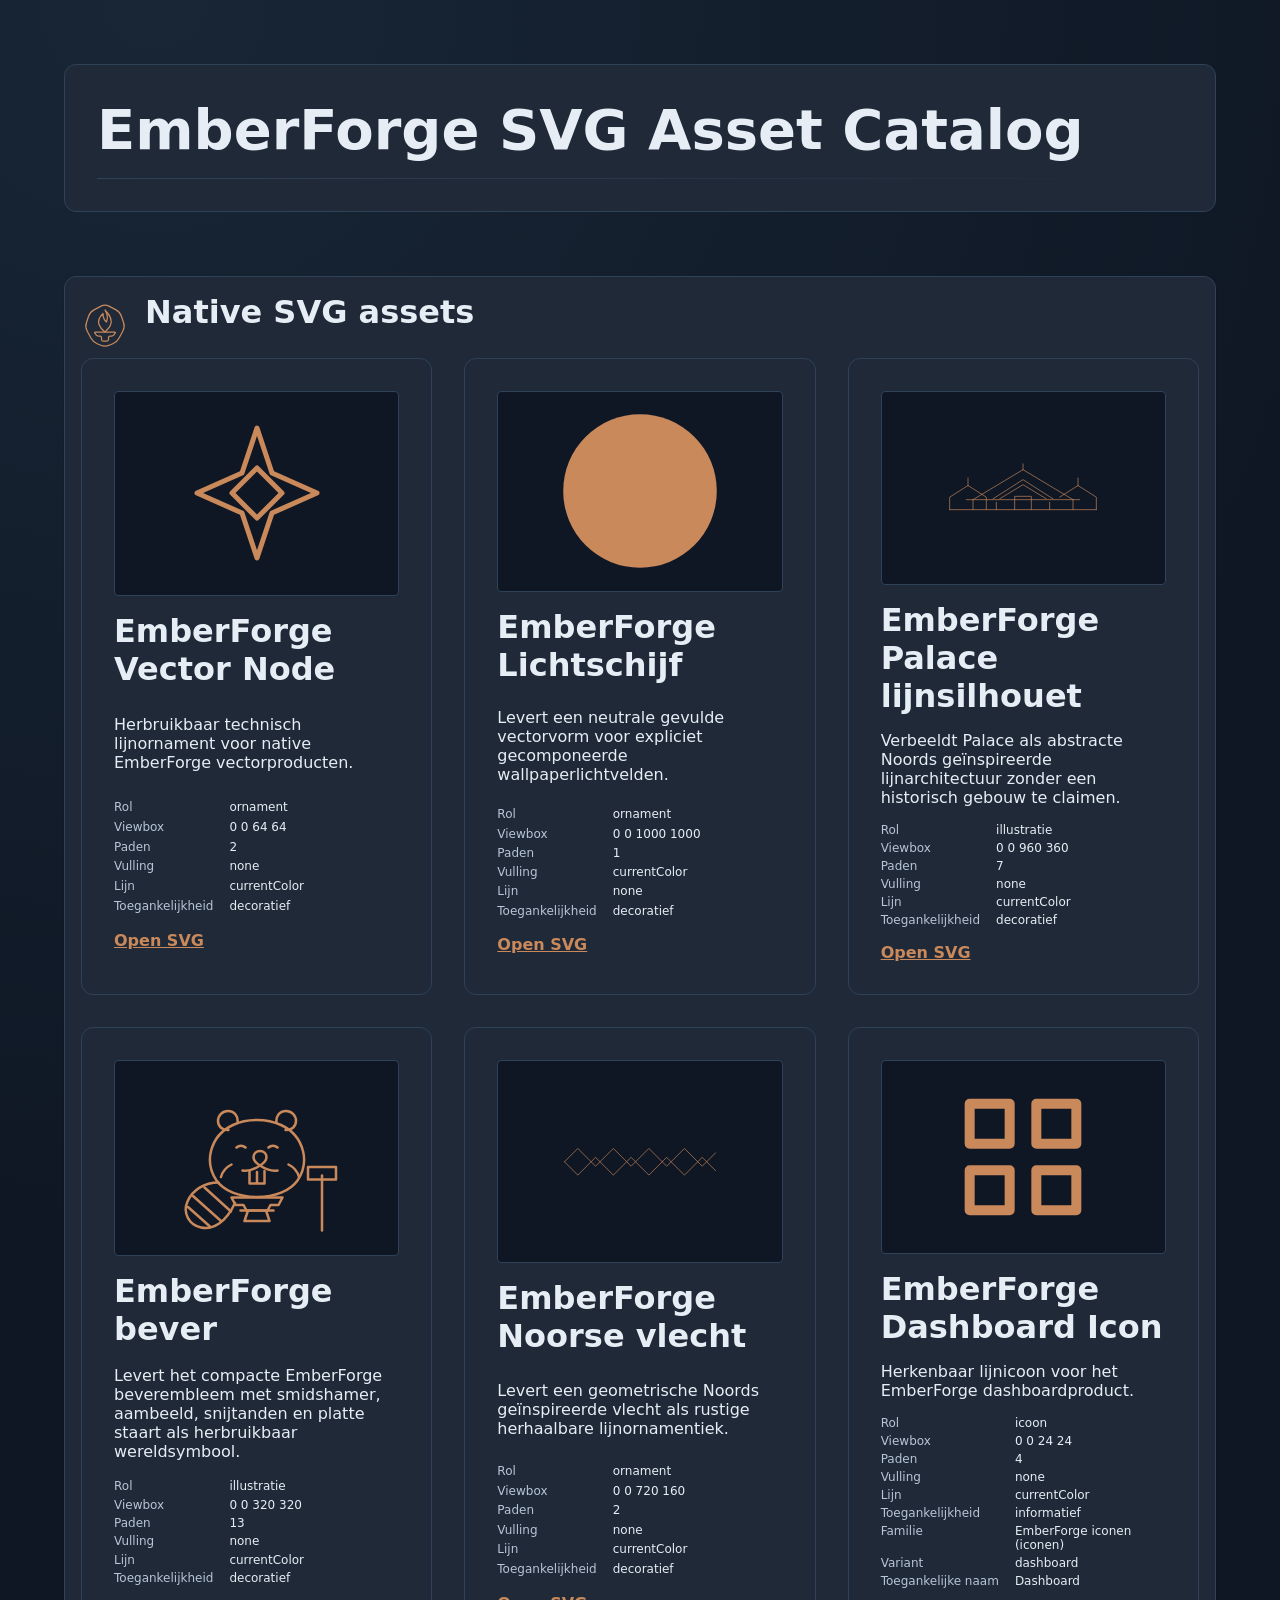
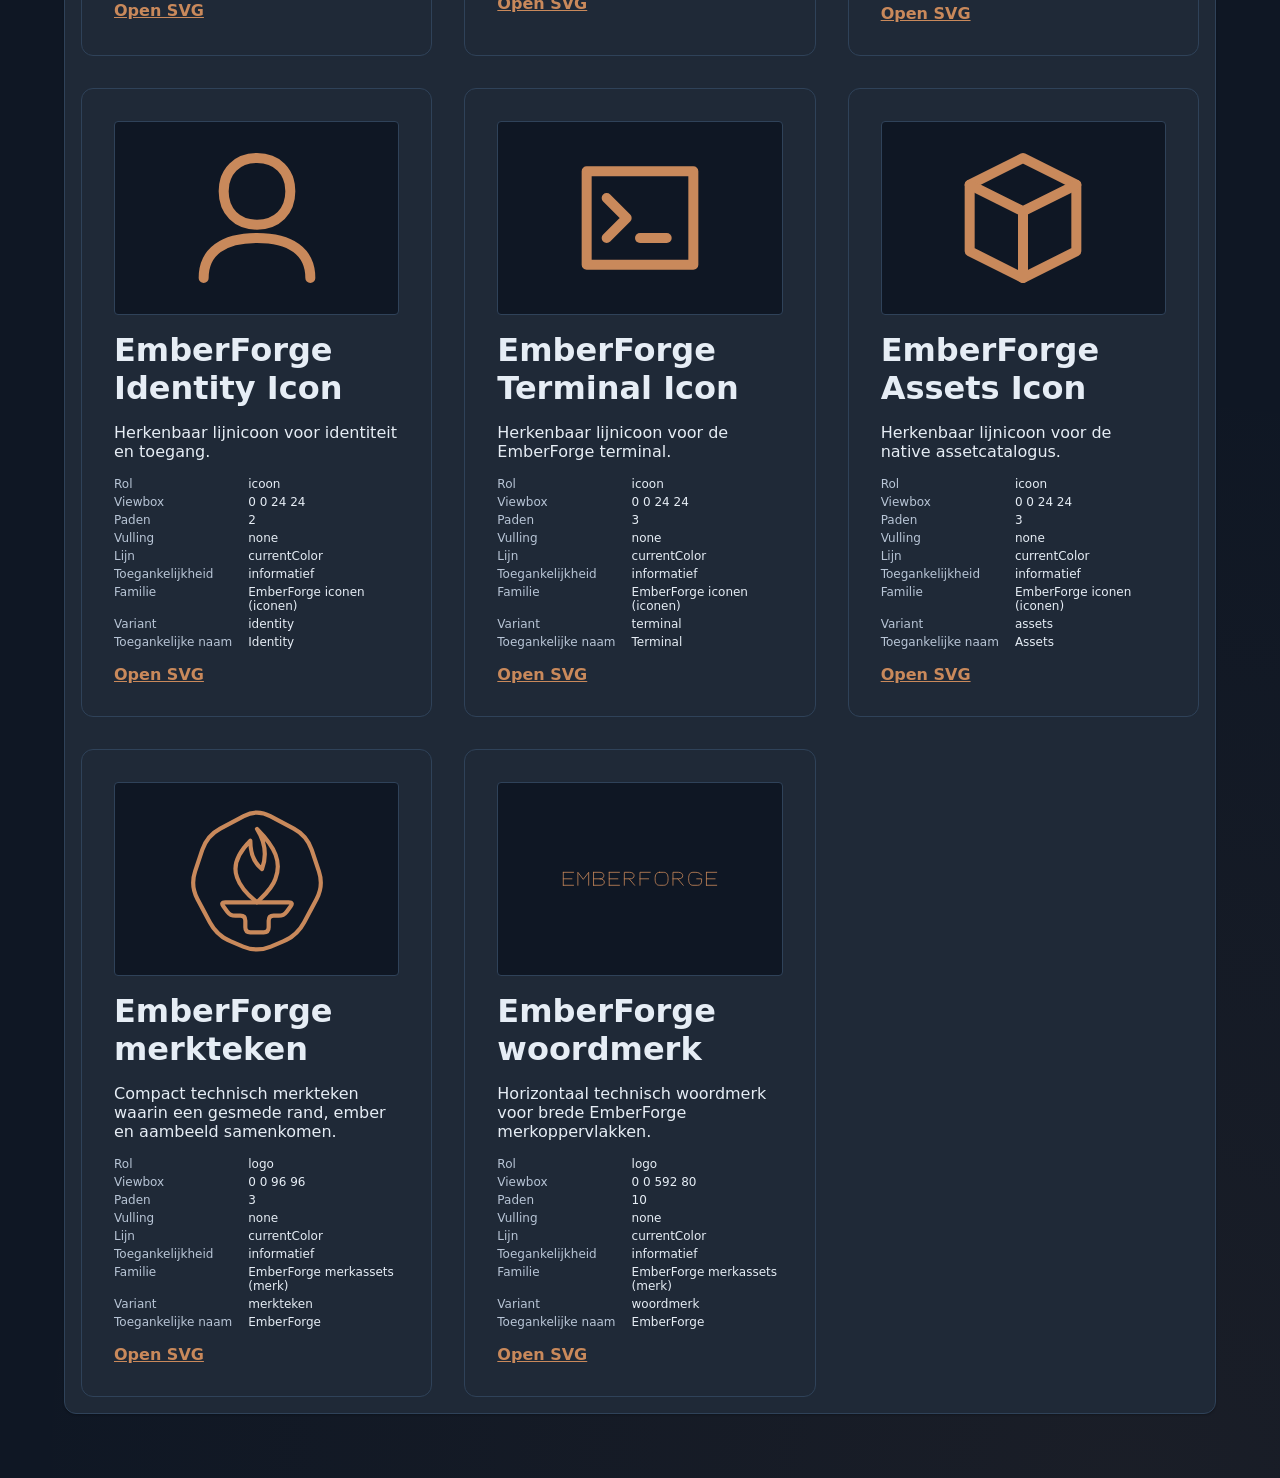
==== commit 1600d1ee: "M11.15a: EmberForge-merkteken in de SVG Assetcatalogus Hergebruikt het merkasset-veld en de BP3724-c" ====
--- a/output/products/assets.html
+++ b/output/products/assets.html
@@ -159,6 +159,18 @@
     .bp-layout { gap: var(--bp-spacing-medium); }
     .bp-region { padding: var(--bp-spacing-large); }
     .bp-region h2 { margin-top: 0; }
+    .bp-lockup {
+      display: flex;
+      align-items: center;
+      gap: var(--bp-spacing-medium);
+    }
+    .bp-lockup h2 { margin-top: 0; }
+    .bp-brand-mark {
+      flex: none;
+      width: 3rem;
+      height: 3rem;
+      color: var(--bp-material-accent);
+    }
     @media (max-width: 960px) {
       body { padding: var(--bp-spacing-large); }
     }
@@ -304,17 +316,24 @@
     .bp-region { box-sizing: border-box; }
   </style>
 </head>
-<body data-world="beckeringh-palace" data-theme="forge" data-art-direction="emberforge-art-direction" data-art-glow="controlled" data-art-ornament="technical-linework" data-art-density="spacious" data-art-imagery="isometric-line-art" data-art-warm-accent-limit="2" data-typography="forge-interface" data-font-delivery="local-only" data-product-mode="static" data-product-content="asset-catalog" data-time-context="none" data-snapshot-id="85f42cdccaf229a30942ed876d434e6015a4a2424b21d4ab79e5517ac0282547" data-snapshot-ref="sha256:85f42cdccaf229a30942ed876d434e6015a4a2424b21d4ab79e5517ac0282547">
+<body data-world="beckeringh-palace" data-theme="forge" data-art-direction="emberforge-art-direction" data-art-glow="controlled" data-art-ornament="technical-linework" data-art-density="spacious" data-art-imagery="isometric-line-art" data-art-warm-accent-limit="2" data-typography="forge-interface" data-font-delivery="local-only" data-product-mode="static" data-product-content="asset-catalog" data-time-context="none" data-snapshot-id="9ef87cf17043d402edfe72f504be04fcdbddb6193abe734819b54e5c33842fa3" data-snapshot-ref="sha256:9ef87cf17043d402edfe72f504be04fcdbddb6193abe734819b54e5c33842fa3">
   <header class="bp-product-header">
     <h1>EmberForge SVG Asset Catalog</h1>
   </header>
   <main class="bp-layout bp-layout-emberforge-svg-asset-catalog-stack" data-layout-type="stack" data-responsive-breakpoint="" data-compact-columns="" style="display:flex;flex-direction:column">
     <section class="bp-region bp-forge-panel bp-variant-forge-panel-compact" data-region="emberforge-svg-asset-catalog-region" data-instance="emberforge-svg-asset-catalog-content" data-component="forge-panel" data-variant="forge-panel-compact" data-appearance="forge-panel-card-rest-appearance" data-component-states="rest hover focus pressed disabled" data-state-rest-appearance="forge-panel-card-rest-appearance" data-state-hover-appearance="forge-panel-card-hover-appearance" data-state-focus-appearance="forge-panel-card-focus-appearance" data-state-pressed-appearance="forge-panel-card-pressed-appearance" data-state-disabled-appearance="forge-panel-card-disabled-appearance" data-accessibility-contract="forge-panel-accessibility" data-accessibility-role="groep" data-accessibility-name-source="titel" data-accessibility-disabled="niet-van-toepassing" data-accessibility-focus="geen" data-accessibility-keyboard="geen" aria-labelledby="bp-instance-emberforge-svg-asset-catalog-content-title">
-      <h2 id="bp-instance-emberforge-svg-asset-catalog-content-title">Native SVG assets</h2>
+      <div class="bp-lockup">
+        <svg xmlns="http://www.w3.org/2000/svg" viewBox="0 0 96 96" fill="none" stroke="currentColor" stroke-width="2.5" stroke-linecap="round" stroke-linejoin="round" focusable="false" data-bp-asset="emberforge-merkteken" data-bp-role="logo" data-bp-family="emberforge-merkassets" data-bp-variant="merkteken" data-bp-snapshot="sha256:9ef87cf17043d402edfe72f504be04fcdbddb6193abe734819b54e5c33842fa3" class="bp-brand-mark" aria-hidden="true">
+          <path d="M 40.06 10.24 Q 48 6 55.94 10.24 L 70.06 17.76 Q 78 22 80.85 30.54 L 85.15 43.46 Q 88 52 83.76 59.94 L 76.24 74.06 Q 72 82 63.69 85.46 L 56.31 88.54 Q 48 92 39.69 88.54 L 32.31 85.46 Q 24 82 19.76 74.06 L 12.24 59.94 Q 8 52 10.85 43.46 L 15.15 30.54 Q 18 22 25.94 17.76 L 40.06 10.24 Z"/>
+          <path d="M48 18 C59 29 63 38 59 48 C57 54 52 58 48 62 C43 58 38 53 36 47 C33 39 38 31 44 25 C44 34 47 39 51 42 C54 34 53 26 48 18 Z"/>
+          <path d="M 27.8 64.4 Q 26 62 29 62 L 67 62 Q 70 62 68.2 64.4 L 65.8 67.6 Q 64 70 61 70 L 58 70 Q 55 70 55 73 L 55 77 Q 55 80 52 80 L 44 80 Q 41 80 41 77 L 41 73 Q 41 70 38 70 L 35 70 Q 32 70 30.2 67.6 L 27.8 64.4 Z"/>
+        </svg>
+        <h2 id="bp-instance-emberforge-svg-asset-catalog-content-title">Native SVG assets</h2>
+      </div>
       <div class="bp-asset-catalog" data-asset-count="11">
         <article class="bp-asset-card" data-asset="emberforge-vector-node" data-asset-role="ornament" data-asset-accessibility="decoratief" aria-labelledby="bp-asset-emberforge-vector-node-title">
           <div class="bp-asset-preview">
-            <svg xmlns="http://www.w3.org/2000/svg" viewBox="0 0 64 64" fill="none" stroke="currentColor" stroke-width="2" stroke-linecap="round" stroke-linejoin="round" focusable="false" data-bp-asset="emberforge-vector-node" data-bp-role="ornament" data-bp-snapshot="sha256:85f42cdccaf229a30942ed876d434e6015a4a2424b21d4ab79e5517ac0282547" class="bp-asset-preview-graphic" data-bp-preview="true" aria-hidden="true">
+            <svg xmlns="http://www.w3.org/2000/svg" viewBox="0 0 64 64" fill="none" stroke="currentColor" stroke-width="2" stroke-linecap="round" stroke-linejoin="round" focusable="false" data-bp-asset="emberforge-vector-node" data-bp-role="ornament" data-bp-snapshot="sha256:9ef87cf17043d402edfe72f504be04fcdbddb6193abe734819b54e5c33842fa3" class="bp-asset-preview-graphic" data-bp-preview="true" aria-hidden="true">
               <path d="M32 6 L38 24 L56 32 L38 40 L32 58 L26 40 L8 32 L26 24 Z"/>
               <path d="M32 22 L42 32 L32 42 L22 32 Z"/>
             </svg>
@@ -339,7 +358,7 @@
         </article>
         <article class="bp-asset-card" data-asset="emberforge-light-disc" data-asset-role="ornament" data-asset-accessibility="decoratief" aria-labelledby="bp-asset-emberforge-light-disc-title">
           <div class="bp-asset-preview">
-            <svg xmlns="http://www.w3.org/2000/svg" viewBox="0 0 1000 1000" fill="currentColor" stroke="none" focusable="false" data-bp-asset="emberforge-light-disc" data-bp-role="ornament" data-bp-snapshot="sha256:85f42cdccaf229a30942ed876d434e6015a4a2424b21d4ab79e5517ac0282547" class="bp-asset-preview-graphic" data-bp-preview="true" aria-hidden="true">
+            <svg xmlns="http://www.w3.org/2000/svg" viewBox="0 0 1000 1000" fill="currentColor" stroke="none" focusable="false" data-bp-asset="emberforge-light-disc" data-bp-role="ornament" data-bp-snapshot="sha256:9ef87cf17043d402edfe72f504be04fcdbddb6193abe734819b54e5c33842fa3" class="bp-asset-preview-graphic" data-bp-preview="true" aria-hidden="true">
               <path d="M500 20 A480 480 0 1 0 500 980 A480 480 0 1 0 500 20 Z"/>
             </svg>
           </div>
@@ -363,7 +382,7 @@
         </article>
         <article class="bp-asset-card" data-asset="emberforge-palace" data-asset-role="illustratie" data-asset-accessibility="decoratief" aria-labelledby="bp-asset-emberforge-palace-title">
           <div class="bp-asset-preview">
-            <svg xmlns="http://www.w3.org/2000/svg" viewBox="0 0 960 360" fill="none" stroke="currentColor" stroke-width="4" stroke-linecap="round" stroke-linejoin="round" focusable="false" data-bp-asset="emberforge-palace" data-bp-role="illustratie" data-bp-snapshot="sha256:85f42cdccaf229a30942ed876d434e6015a4a2424b21d4ab79e5517ac0282547" class="bp-asset-preview-graphic" data-bp-preview="true" aria-hidden="true">
+            <svg xmlns="http://www.w3.org/2000/svg" viewBox="0 0 960 360" fill="none" stroke="currentColor" stroke-width="4" stroke-linecap="round" stroke-linejoin="round" focusable="false" data-bp-asset="emberforge-palace" data-bp-role="illustratie" data-bp-snapshot="sha256:9ef87cf17043d402edfe72f504be04fcdbddb6193abe734819b54e5c33842fa3" class="bp-asset-preview-graphic" data-bp-preview="true" aria-hidden="true">
               <path d="M40 310 H920"/>
               <path d="M180 250 L480 70 L780 250 M140 250 H820 M180 250 V310 M780 250 V310"/>
               <path d="M40 310 V235 L150 165 L260 235 V310 M700 235 L810 165 L920 235 V310"/>
@@ -393,7 +412,7 @@
         </article>
         <article class="bp-asset-card" data-asset="emberforge-beaver" data-asset-role="illustratie" data-asset-accessibility="decoratief" aria-labelledby="bp-asset-emberforge-beaver-title">
           <div class="bp-asset-preview">
-            <svg xmlns="http://www.w3.org/2000/svg" viewBox="0 0 320 320" fill="none" stroke="currentColor" stroke-width="5" stroke-linecap="round" stroke-linejoin="round" focusable="false" data-bp-asset="emberforge-beaver" data-bp-role="illustratie" data-bp-snapshot="sha256:85f42cdccaf229a30942ed876d434e6015a4a2424b21d4ab79e5517ac0282547" class="bp-asset-preview-graphic" data-bp-preview="true" aria-hidden="true">
+            <svg xmlns="http://www.w3.org/2000/svg" viewBox="0 0 320 320" fill="none" stroke="currentColor" stroke-width="5" stroke-linecap="round" stroke-linejoin="round" focusable="false" data-bp-asset="emberforge-beaver" data-bp-role="illustratie" data-bp-snapshot="sha256:9ef87cf17043d402edfe72f504be04fcdbddb6193abe734819b54e5c33842fa3" class="bp-asset-preview-graphic" data-bp-preview="true" aria-hidden="true">
               <path d="M79 205 C67 187 63 166 68 146 C74 123 90 104 112 94 C127 87 144 84 160 84 C176 84 193 87 208 94 C230 104 246 123 252 146 C257 166 253 187 241 205 C226 226 196 238 160 238 C124 238 94 226 79 205 Z"/>
               <path d="M103 104 C91 105 82 97 82 86 C82 75 91 66 102 66 C115 66 123 77 121 90 M217 104 C229 105 238 97 238 86 C238 75 229 66 218 66 C205 66 197 77 199 90"/>
               <path d="M119 139 C124 134 132 134 137 139 M183 139 C188 134 196 134 201 139"/>
@@ -429,7 +448,7 @@
         </article>
         <article class="bp-asset-card" data-asset="emberforge-nordic-weave" data-asset-role="ornament" data-asset-accessibility="decoratief" aria-labelledby="bp-asset-emberforge-nordic-weave-title">
           <div class="bp-asset-preview">
-            <svg xmlns="http://www.w3.org/2000/svg" viewBox="0 0 720 160" fill="none" stroke="currentColor" stroke-width="3" stroke-linecap="round" stroke-linejoin="round" focusable="false" data-bp-asset="emberforge-nordic-weave" data-bp-role="ornament" data-bp-snapshot="sha256:85f42cdccaf229a30942ed876d434e6015a4a2424b21d4ab79e5517ac0282547" class="bp-asset-preview-graphic" data-bp-preview="true" aria-hidden="true">
+            <svg xmlns="http://www.w3.org/2000/svg" viewBox="0 0 720 160" fill="none" stroke="currentColor" stroke-width="3" stroke-linecap="round" stroke-linejoin="round" focusable="false" data-bp-asset="emberforge-nordic-weave" data-bp-role="ornament" data-bp-snapshot="sha256:9ef87cf17043d402edfe72f504be04fcdbddb6193abe734819b54e5c33842fa3" class="bp-asset-preview-graphic" data-bp-preview="true" aria-hidden="true">
               <path d="M20 80 L80 20 L160 100 L240 20 L320 100 L400 20 L480 100 L560 20 L640 100 L700 40"/>
               <path d="M20 80 L80 140 L160 60 L240 140 L320 60 L400 140 L480 60 L560 140 L640 60 L700 120"/>
             </svg>
@@ -454,7 +473,7 @@
         </article>
         <article class="bp-asset-card" data-asset="emberforge-icon-dashboard" data-asset-role="icoon" data-asset-family="emberforge-iconen" data-asset-variant="dashboard" data-asset-accessibility="informatief" aria-labelledby="bp-asset-emberforge-icon-dashboard-title">
           <div class="bp-asset-preview">
-            <svg xmlns="http://www.w3.org/2000/svg" viewBox="0 0 24 24" fill="none" stroke="currentColor" stroke-width="1.5" stroke-linecap="round" stroke-linejoin="round" focusable="false" data-bp-asset="emberforge-icon-dashboard" data-bp-role="icoon" data-bp-family="emberforge-iconen" data-bp-variant="dashboard" data-bp-snapshot="sha256:85f42cdccaf229a30942ed876d434e6015a4a2424b21d4ab79e5517ac0282547" class="bp-asset-preview-graphic" data-bp-preview="true" aria-hidden="true">
+            <svg xmlns="http://www.w3.org/2000/svg" viewBox="0 0 24 24" fill="none" stroke="currentColor" stroke-width="1.5" stroke-linecap="round" stroke-linejoin="round" focusable="false" data-bp-asset="emberforge-icon-dashboard" data-bp-role="icoon" data-bp-family="emberforge-iconen" data-bp-variant="dashboard" data-bp-snapshot="sha256:9ef87cf17043d402edfe72f504be04fcdbddb6193abe734819b54e5c33842fa3" class="bp-asset-preview-graphic" data-bp-preview="true" aria-hidden="true">
               <path d="M4 4 L10 4 L10 10 L4 10 Z"/>
               <path d="M14 4 L20 4 L20 10 L14 10 Z"/>
               <path d="M4 14 L10 14 L10 20 L4 20 Z"/>
@@ -487,7 +506,7 @@
         </article>
         <article class="bp-asset-card" data-asset="emberforge-icon-identity" data-asset-role="icoon" data-asset-family="emberforge-iconen" data-asset-variant="identity" data-asset-accessibility="informatief" aria-labelledby="bp-asset-emberforge-icon-identity-title">
           <div class="bp-asset-preview">
-            <svg xmlns="http://www.w3.org/2000/svg" viewBox="0 0 24 24" fill="none" stroke="currentColor" stroke-width="1.5" stroke-linecap="round" stroke-linejoin="round" focusable="false" data-bp-asset="emberforge-icon-identity" data-bp-role="icoon" data-bp-family="emberforge-iconen" data-bp-variant="identity" data-bp-snapshot="sha256:85f42cdccaf229a30942ed876d434e6015a4a2424b21d4ab79e5517ac0282547" class="bp-asset-preview-graphic" data-bp-preview="true" aria-hidden="true">
+            <svg xmlns="http://www.w3.org/2000/svg" viewBox="0 0 24 24" fill="none" stroke="currentColor" stroke-width="1.5" stroke-linecap="round" stroke-linejoin="round" focusable="false" data-bp-asset="emberforge-icon-identity" data-bp-role="icoon" data-bp-family="emberforge-iconen" data-bp-variant="identity" data-bp-snapshot="sha256:9ef87cf17043d402edfe72f504be04fcdbddb6193abe734819b54e5c33842fa3" class="bp-asset-preview-graphic" data-bp-preview="true" aria-hidden="true">
               <path d="M12 3 C15 3 17 5 17 8 C17 11 15 13 12 13 C9 13 7 11 7 8 C7 5 9 3 12 3 Z"/>
               <path d="M4 21 C4 17 7 15 12 15 C17 15 20 17 20 21"/>
             </svg>
@@ -518,7 +537,7 @@
         </article>
         <article class="bp-asset-card" data-asset="emberforge-icon-terminal" data-asset-role="icoon" data-asset-family="emberforge-iconen" data-asset-variant="terminal" data-asset-accessibility="informatief" aria-labelledby="bp-asset-emberforge-icon-terminal-title">
           <div class="bp-asset-preview">
-            <svg xmlns="http://www.w3.org/2000/svg" viewBox="0 0 24 24" fill="none" stroke="currentColor" stroke-width="1.5" stroke-linecap="round" stroke-linejoin="round" focusable="false" data-bp-asset="emberforge-icon-terminal" data-bp-role="icoon" data-bp-family="emberforge-iconen" data-bp-variant="terminal" data-bp-snapshot="sha256:85f42cdccaf229a30942ed876d434e6015a4a2424b21d4ab79e5517ac0282547" class="bp-asset-preview-graphic" data-bp-preview="true" aria-hidden="true">
+            <svg xmlns="http://www.w3.org/2000/svg" viewBox="0 0 24 24" fill="none" stroke="currentColor" stroke-width="1.5" stroke-linecap="round" stroke-linejoin="round" focusable="false" data-bp-asset="emberforge-icon-terminal" data-bp-role="icoon" data-bp-family="emberforge-iconen" data-bp-variant="terminal" data-bp-snapshot="sha256:9ef87cf17043d402edfe72f504be04fcdbddb6193abe734819b54e5c33842fa3" class="bp-asset-preview-graphic" data-bp-preview="true" aria-hidden="true">
               <path d="M4 5 L20 5 L20 19 L4 19 Z"/>
               <path d="M7 9 L10 12 L7 15"/>
               <path d="M12 15 L16 15"/>
@@ -550,7 +569,7 @@
         </article>
         <article class="bp-asset-card" data-asset="emberforge-icon-assets" data-asset-role="icoon" data-asset-family="emberforge-iconen" data-asset-variant="assets" data-asset-accessibility="informatief" aria-labelledby="bp-asset-emberforge-icon-assets-title">
           <div class="bp-asset-preview">
-            <svg xmlns="http://www.w3.org/2000/svg" viewBox="0 0 24 24" fill="none" stroke="currentColor" stroke-width="1.5" stroke-linecap="round" stroke-linejoin="round" focusable="false" data-bp-asset="emberforge-icon-assets" data-bp-role="icoon" data-bp-family="emberforge-iconen" data-bp-variant="assets" data-bp-snapshot="sha256:85f42cdccaf229a30942ed876d434e6015a4a2424b21d4ab79e5517ac0282547" class="bp-asset-preview-graphic" data-bp-preview="true" aria-hidden="true">
+            <svg xmlns="http://www.w3.org/2000/svg" viewBox="0 0 24 24" fill="none" stroke="currentColor" stroke-width="1.5" stroke-linecap="round" stroke-linejoin="round" focusable="false" data-bp-asset="emberforge-icon-assets" data-bp-role="icoon" data-bp-family="emberforge-iconen" data-bp-variant="assets" data-bp-snapshot="sha256:9ef87cf17043d402edfe72f504be04fcdbddb6193abe734819b54e5c33842fa3" class="bp-asset-preview-graphic" data-bp-preview="true" aria-hidden="true">
               <path d="M12 3 L20 7 L20 17 L12 21 L4 17 L4 7 Z"/>
               <path d="M4 7 L12 11 L20 7"/>
               <path d="M12 11 L12 21"/>
@@ -582,7 +601,7 @@
         </article>
         <article class="bp-asset-card" data-asset="emberforge-merkteken" data-asset-role="logo" data-asset-family="emberforge-merkassets" data-asset-variant="merkteken" data-asset-accessibility="informatief" aria-labelledby="bp-asset-emberforge-merkteken-title">
           <div class="bp-asset-preview">
-            <svg xmlns="http://www.w3.org/2000/svg" viewBox="0 0 96 96" fill="none" stroke="currentColor" stroke-width="2.5" stroke-linecap="round" stroke-linejoin="round" focusable="false" data-bp-asset="emberforge-merkteken" data-bp-role="logo" data-bp-family="emberforge-merkassets" data-bp-variant="merkteken" data-bp-snapshot="sha256:85f42cdccaf229a30942ed876d434e6015a4a2424b21d4ab79e5517ac0282547" class="bp-asset-preview-graphic" data-bp-preview="true" aria-hidden="true">
+            <svg xmlns="http://www.w3.org/2000/svg" viewBox="0 0 96 96" fill="none" stroke="currentColor" stroke-width="2.5" stroke-linecap="round" stroke-linejoin="round" focusable="false" data-bp-asset="emberforge-merkteken" data-bp-role="logo" data-bp-family="emberforge-merkassets" data-bp-variant="merkteken" data-bp-snapshot="sha256:9ef87cf17043d402edfe72f504be04fcdbddb6193abe734819b54e5c33842fa3" class="bp-asset-preview-graphic" data-bp-preview="true" aria-hidden="true">
               <path d="M 40.06 10.24 Q 48 6 55.94 10.24 L 70.06 17.76 Q 78 22 80.85 30.54 L 85.15 43.46 Q 88 52 83.76 59.94 L 76.24 74.06 Q 72 82 63.69 85.46 L 56.31 88.54 Q 48 92 39.69 88.54 L 32.31 85.46 Q 24 82 19.76 74.06 L 12.24 59.94 Q 8 52 10.85 43.46 L 15.15 30.54 Q 18 22 25.94 17.76 L 40.06 10.24 Z"/>
               <path d="M48 18 C59 29 63 38 59 48 C57 54 52 58 48 62 C43 58 38 53 36 47 C33 39 38 31 44 25 C44 34 47 39 51 42 C54 34 53 26 48 18 Z"/>
               <path d="M 27.8 64.4 Q 26 62 29 62 L 67 62 Q 70 62 68.2 64.4 L 65.8 67.6 Q 64 70 61 70 L 58 70 Q 55 70 55 73 L 55 77 Q 55 80 52 80 L 44 80 Q 41 80 41 77 L 41 73 Q 41 70 38 70 L 35 70 Q 32 70 30.2 67.6 L 27.8 64.4 Z"/>
@@ -614,7 +633,7 @@
         </article>
         <article class="bp-asset-card" data-asset="emberforge-woordmerk" data-asset-role="logo" data-asset-family="emberforge-merkassets" data-asset-variant="woordmerk" data-asset-accessibility="informatief" aria-labelledby="bp-asset-emberforge-woordmerk-title">
           <div class="bp-asset-preview">
-            <svg xmlns="http://www.w3.org/2000/svg" viewBox="0 0 592 80" fill="none" stroke="currentColor" stroke-width="3" stroke-linecap="round" stroke-linejoin="round" focusable="false" data-bp-asset="emberforge-woordmerk" data-bp-role="logo" data-bp-family="emberforge-merkassets" data-bp-variant="woordmerk" data-bp-snapshot="sha256:85f42cdccaf229a30942ed876d434e6015a4a2424b21d4ab79e5517ac0282547" class="bp-asset-preview-graphic" data-bp-preview="true" aria-hidden="true">
+            <svg xmlns="http://www.w3.org/2000/svg" viewBox="0 0 592 80" fill="none" stroke="currentColor" stroke-width="3" stroke-linecap="round" stroke-linejoin="round" focusable="false" data-bp-asset="emberforge-woordmerk" data-bp-role="logo" data-bp-family="emberforge-merkassets" data-bp-variant="woordmerk" data-bp-snapshot="sha256:9ef87cf17043d402edfe72f504be04fcdbddb6193abe734819b54e5c33842fa3" class="bp-asset-preview-graphic" data-bp-preview="true" aria-hidden="true">
               <path d="M12 16 V64 M12 16 H50 M12 40 H44 M12 64 H50"/>
               <path d="M66 64 V16 L86 42 L106 16 V64"/>
               <path d="M124 16 V64 M124 16 H148 C158 16 162 22 162 28 C162 34 158 40 148 40 H124 M148 40 C158 40 164 46 164 52 C164 59 159 64 148 64 H124"/>
